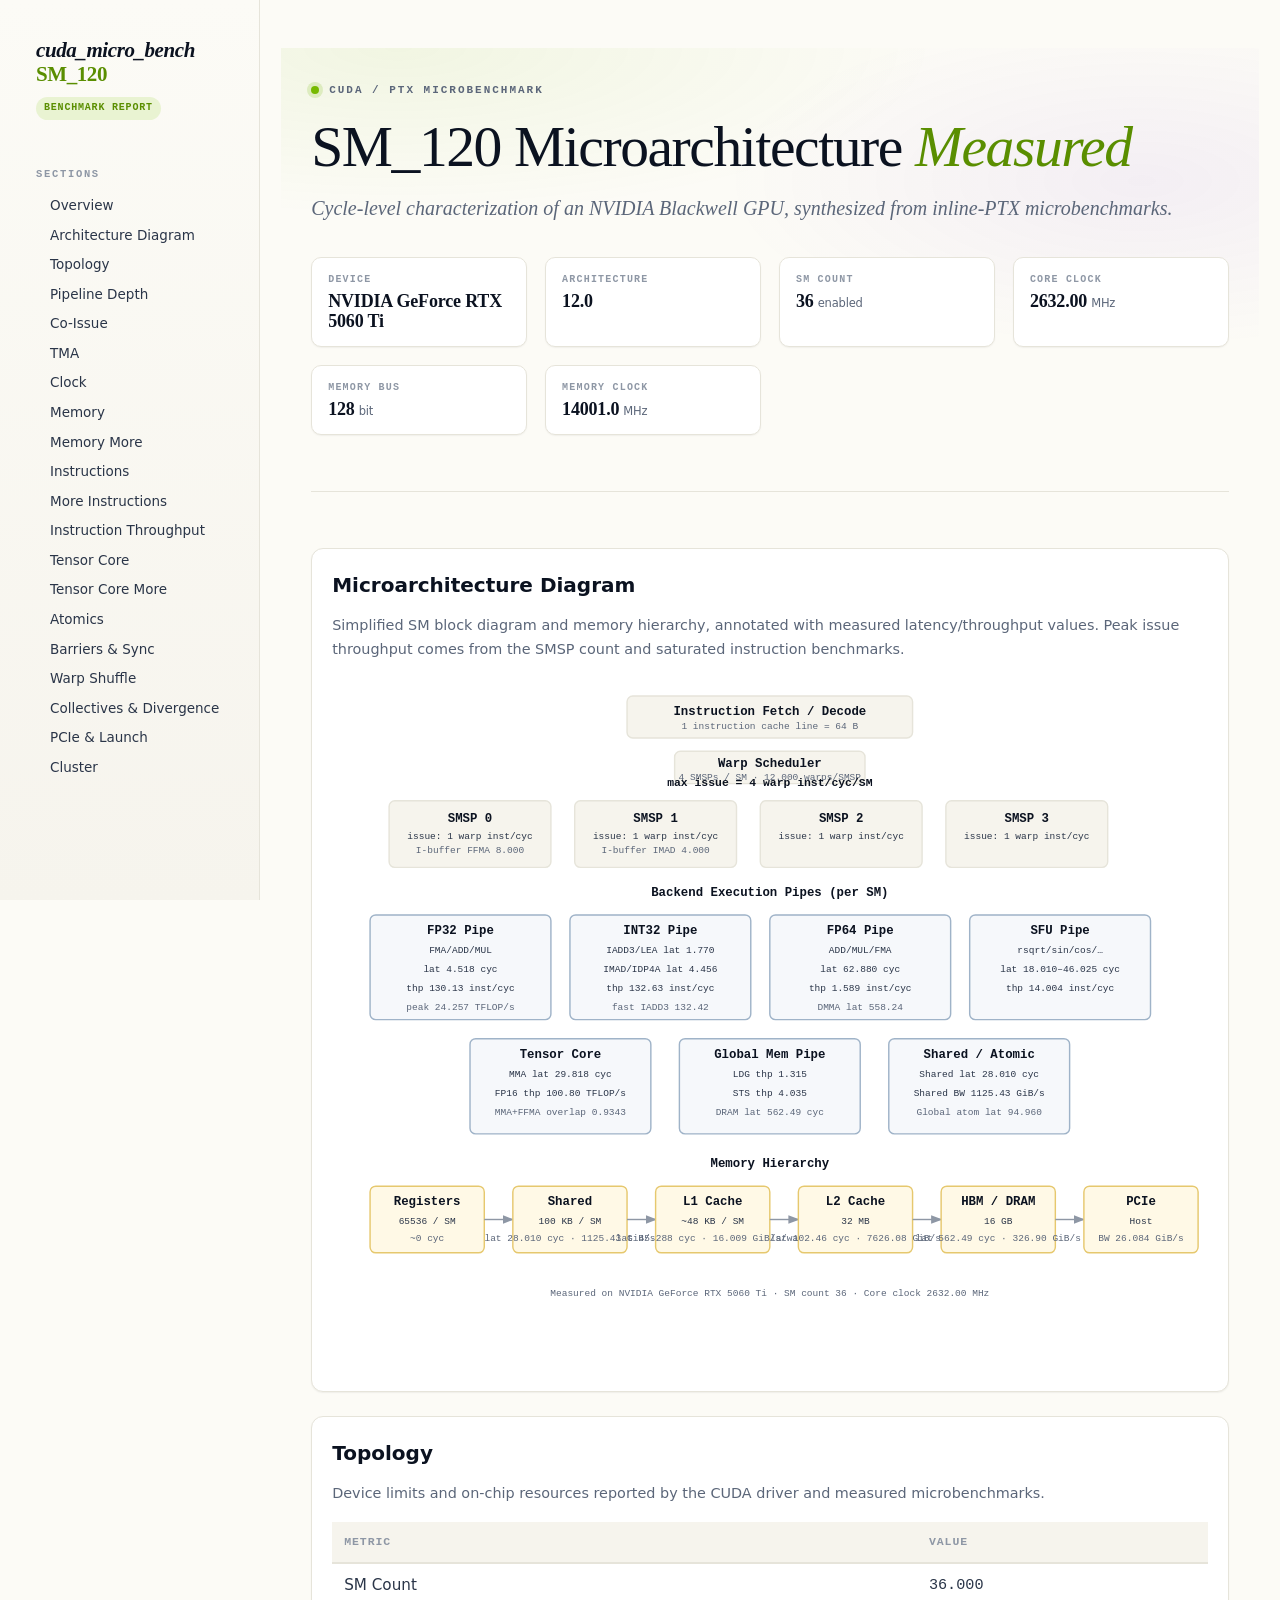
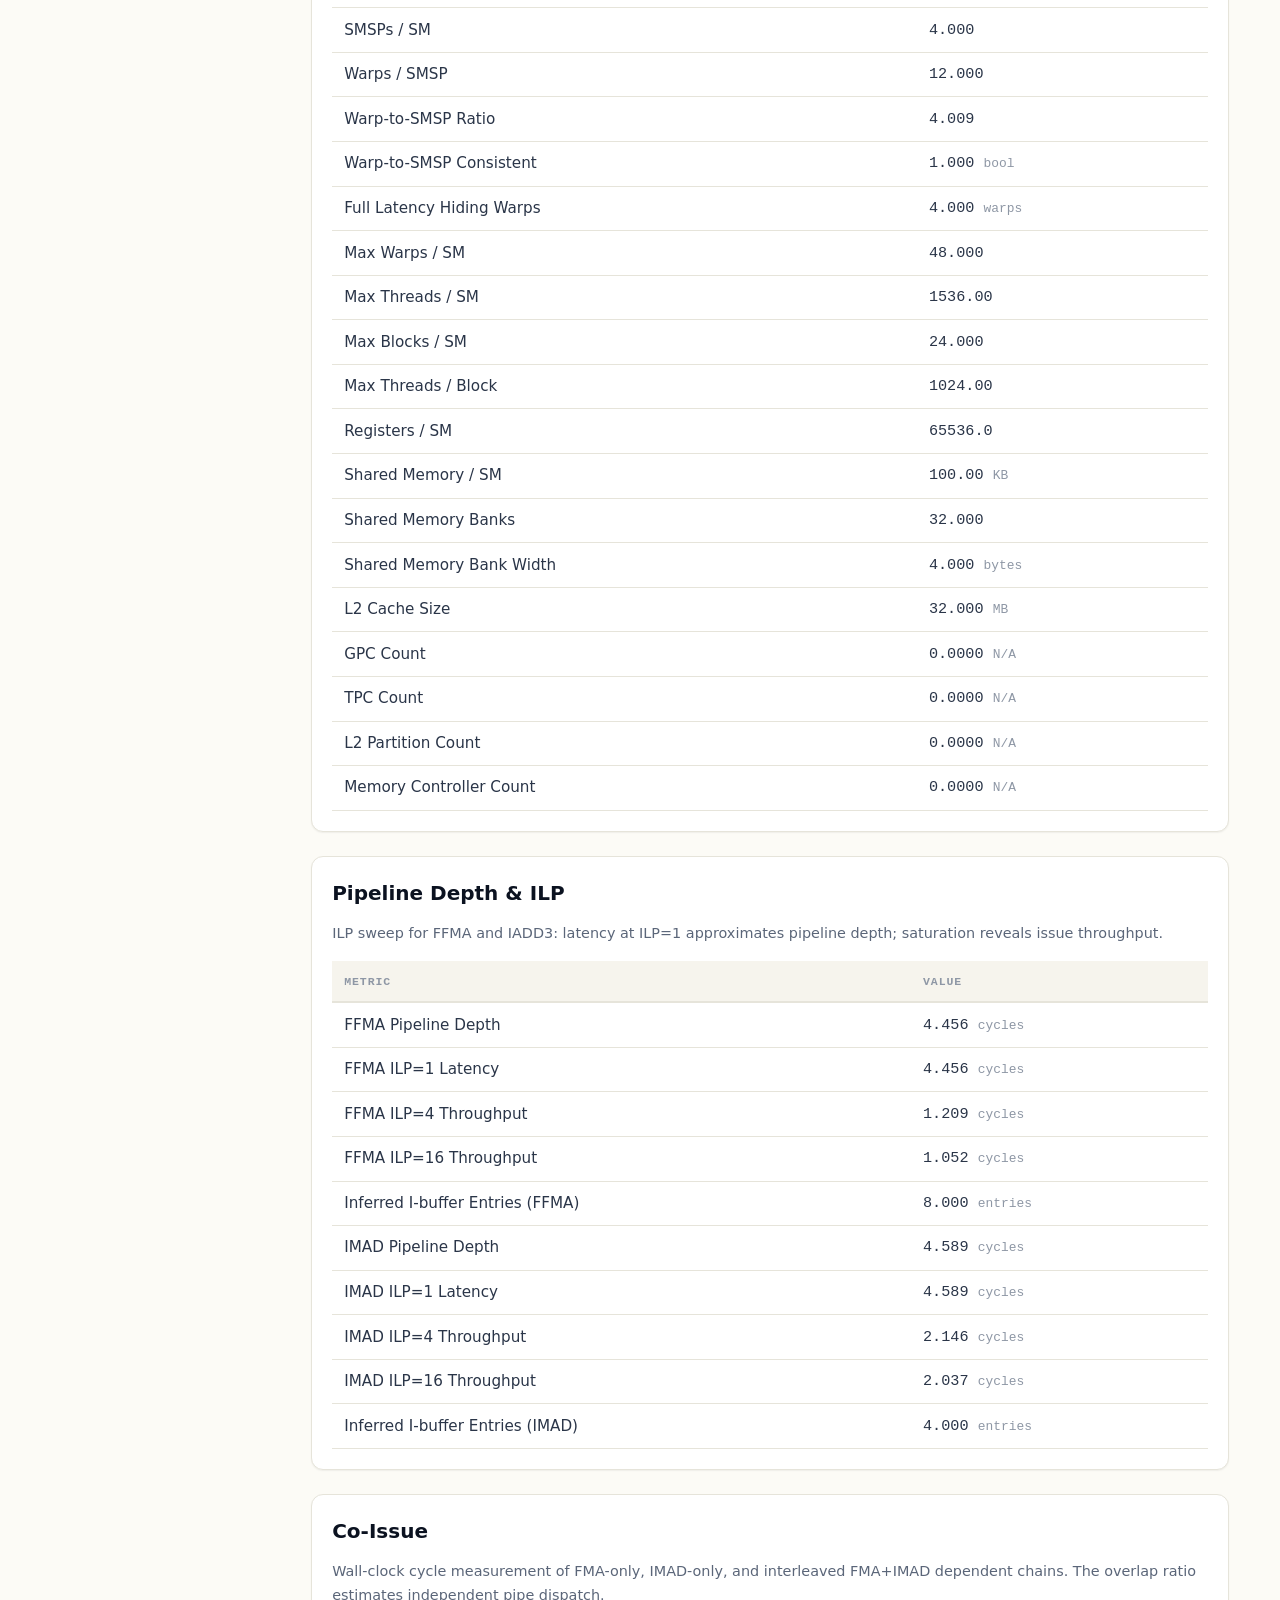
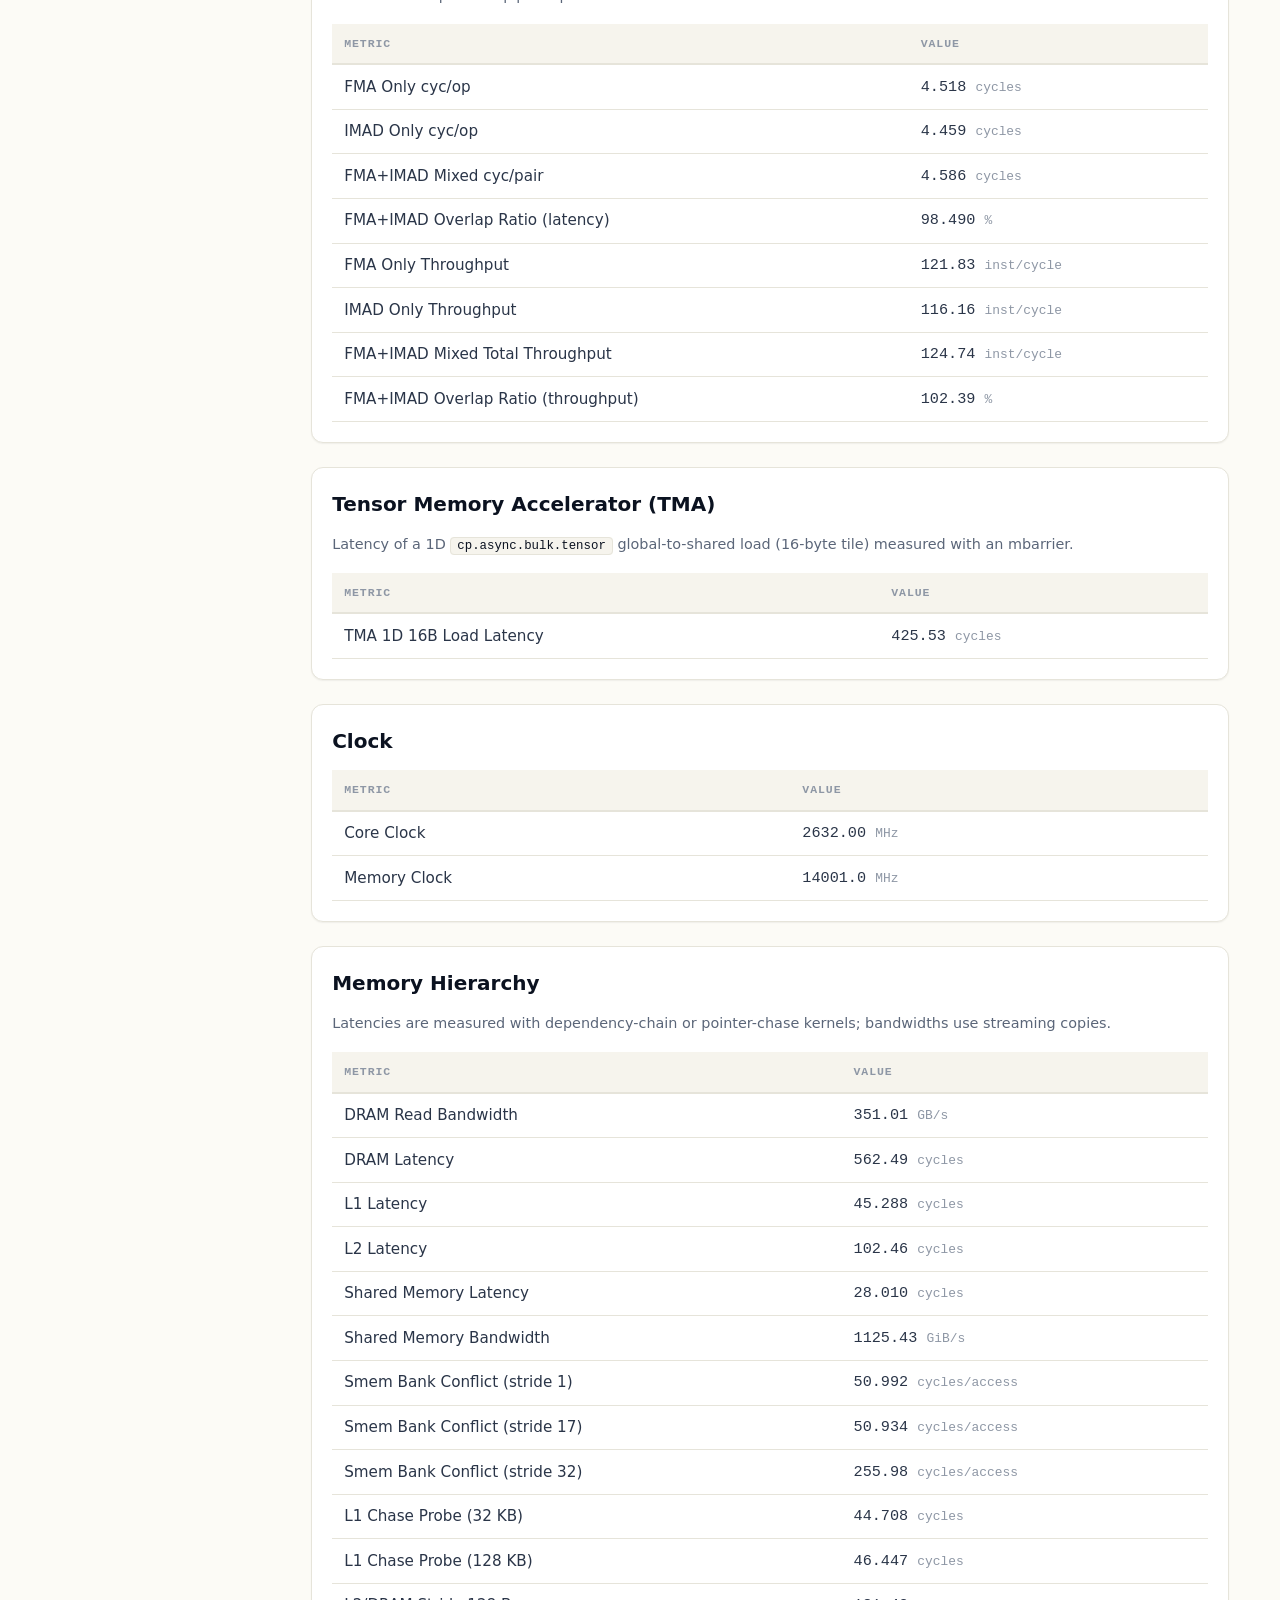
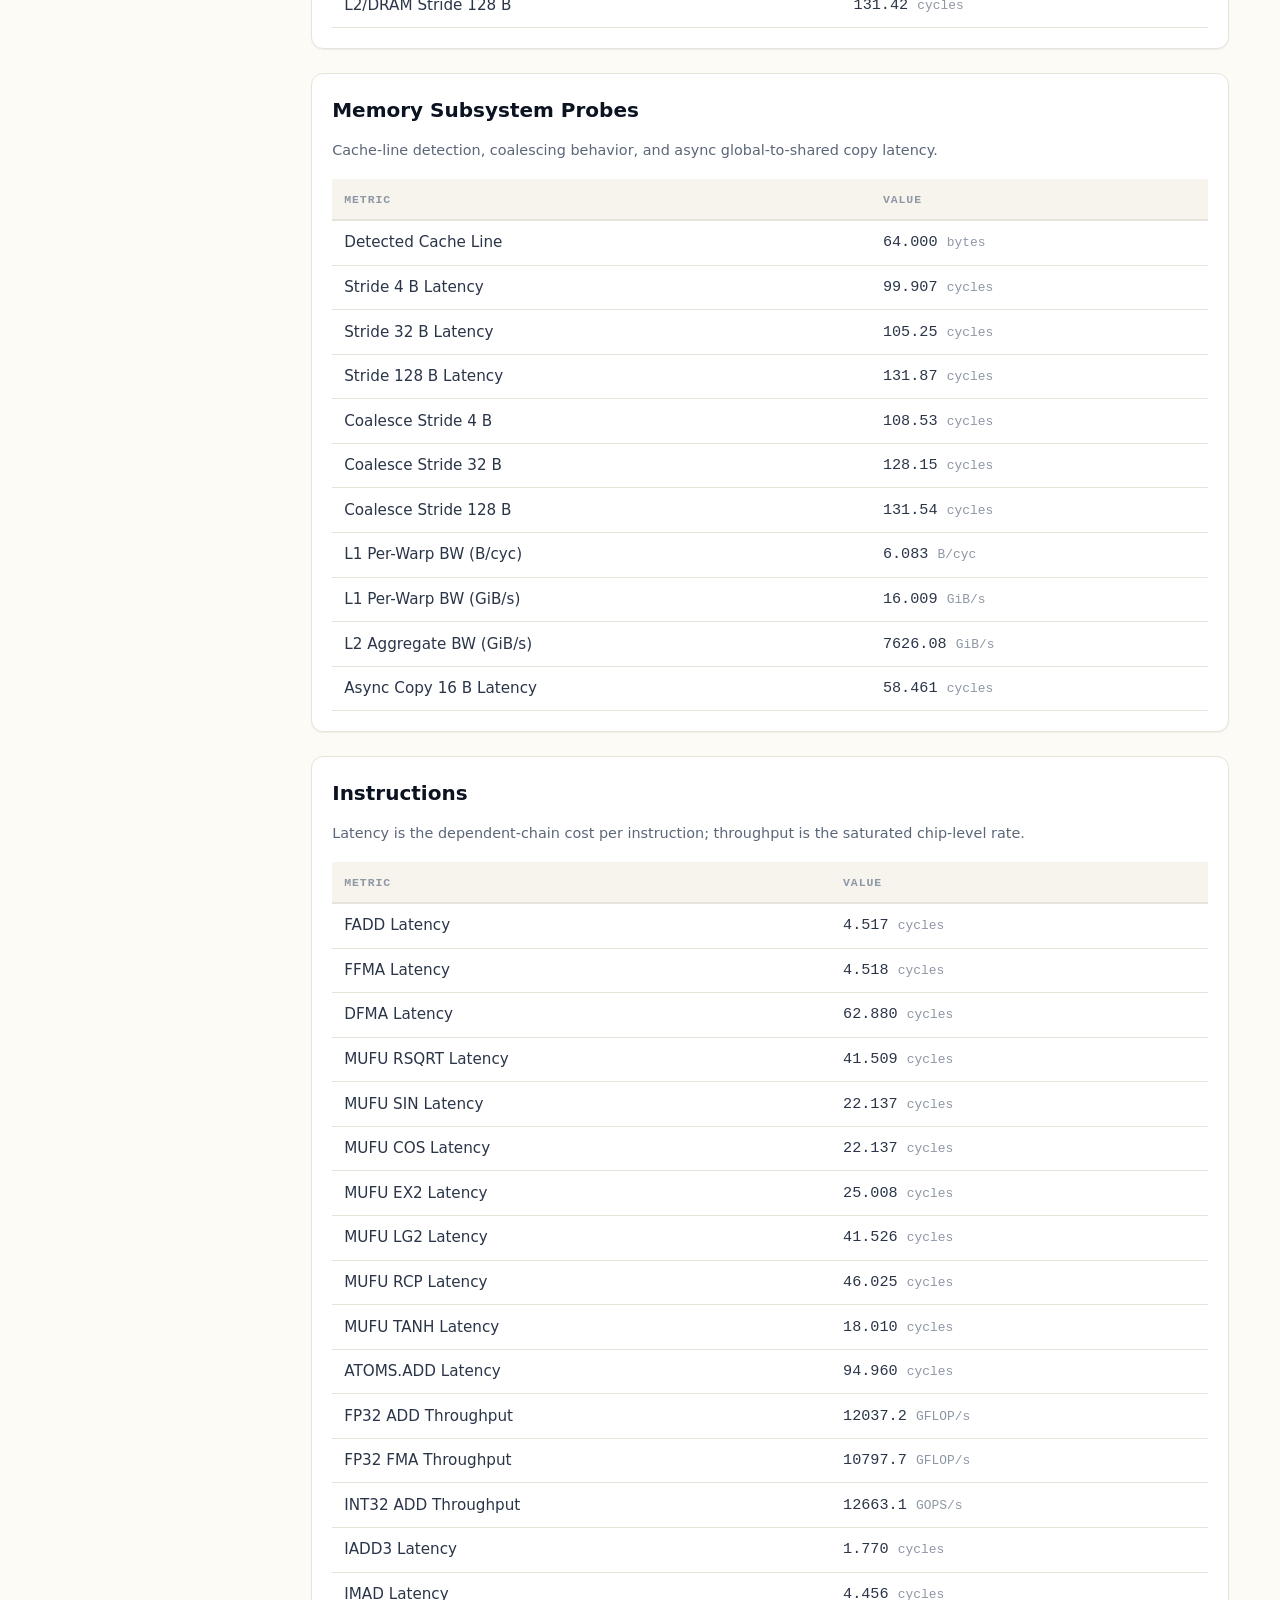
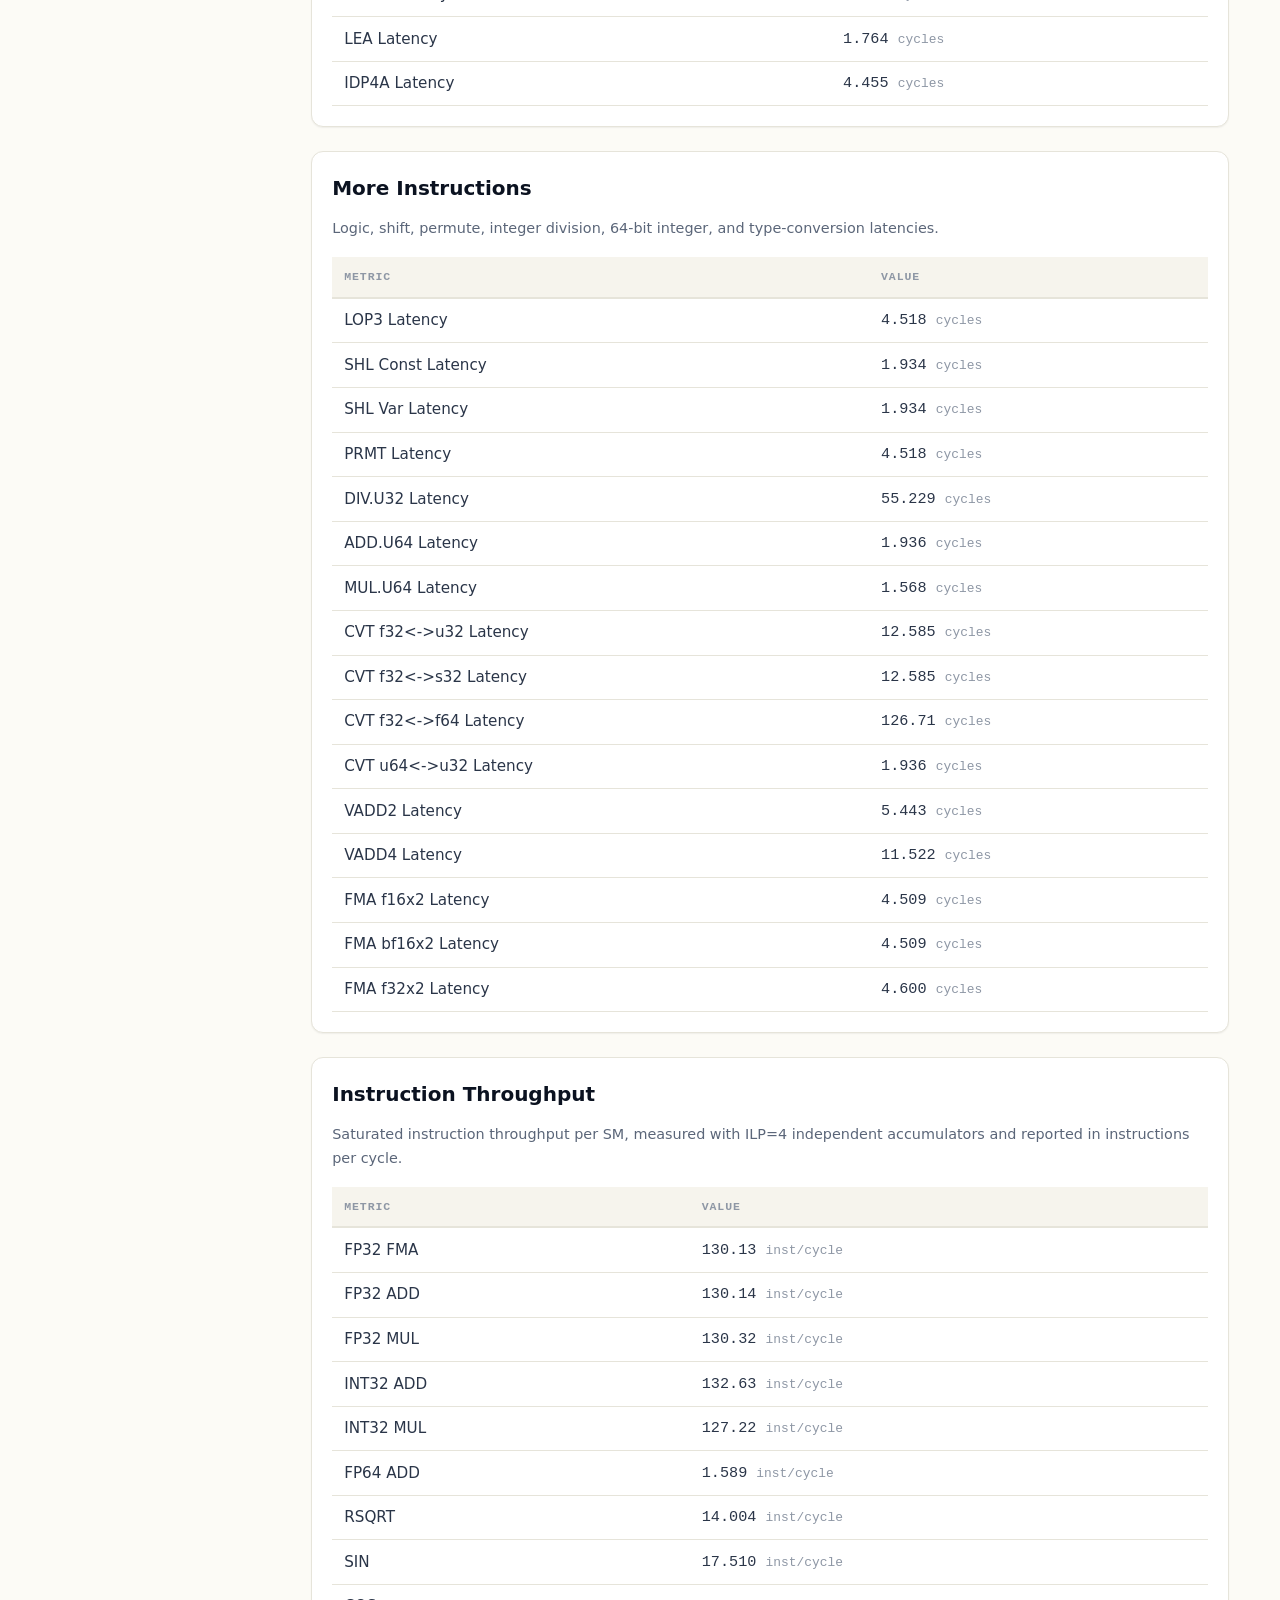
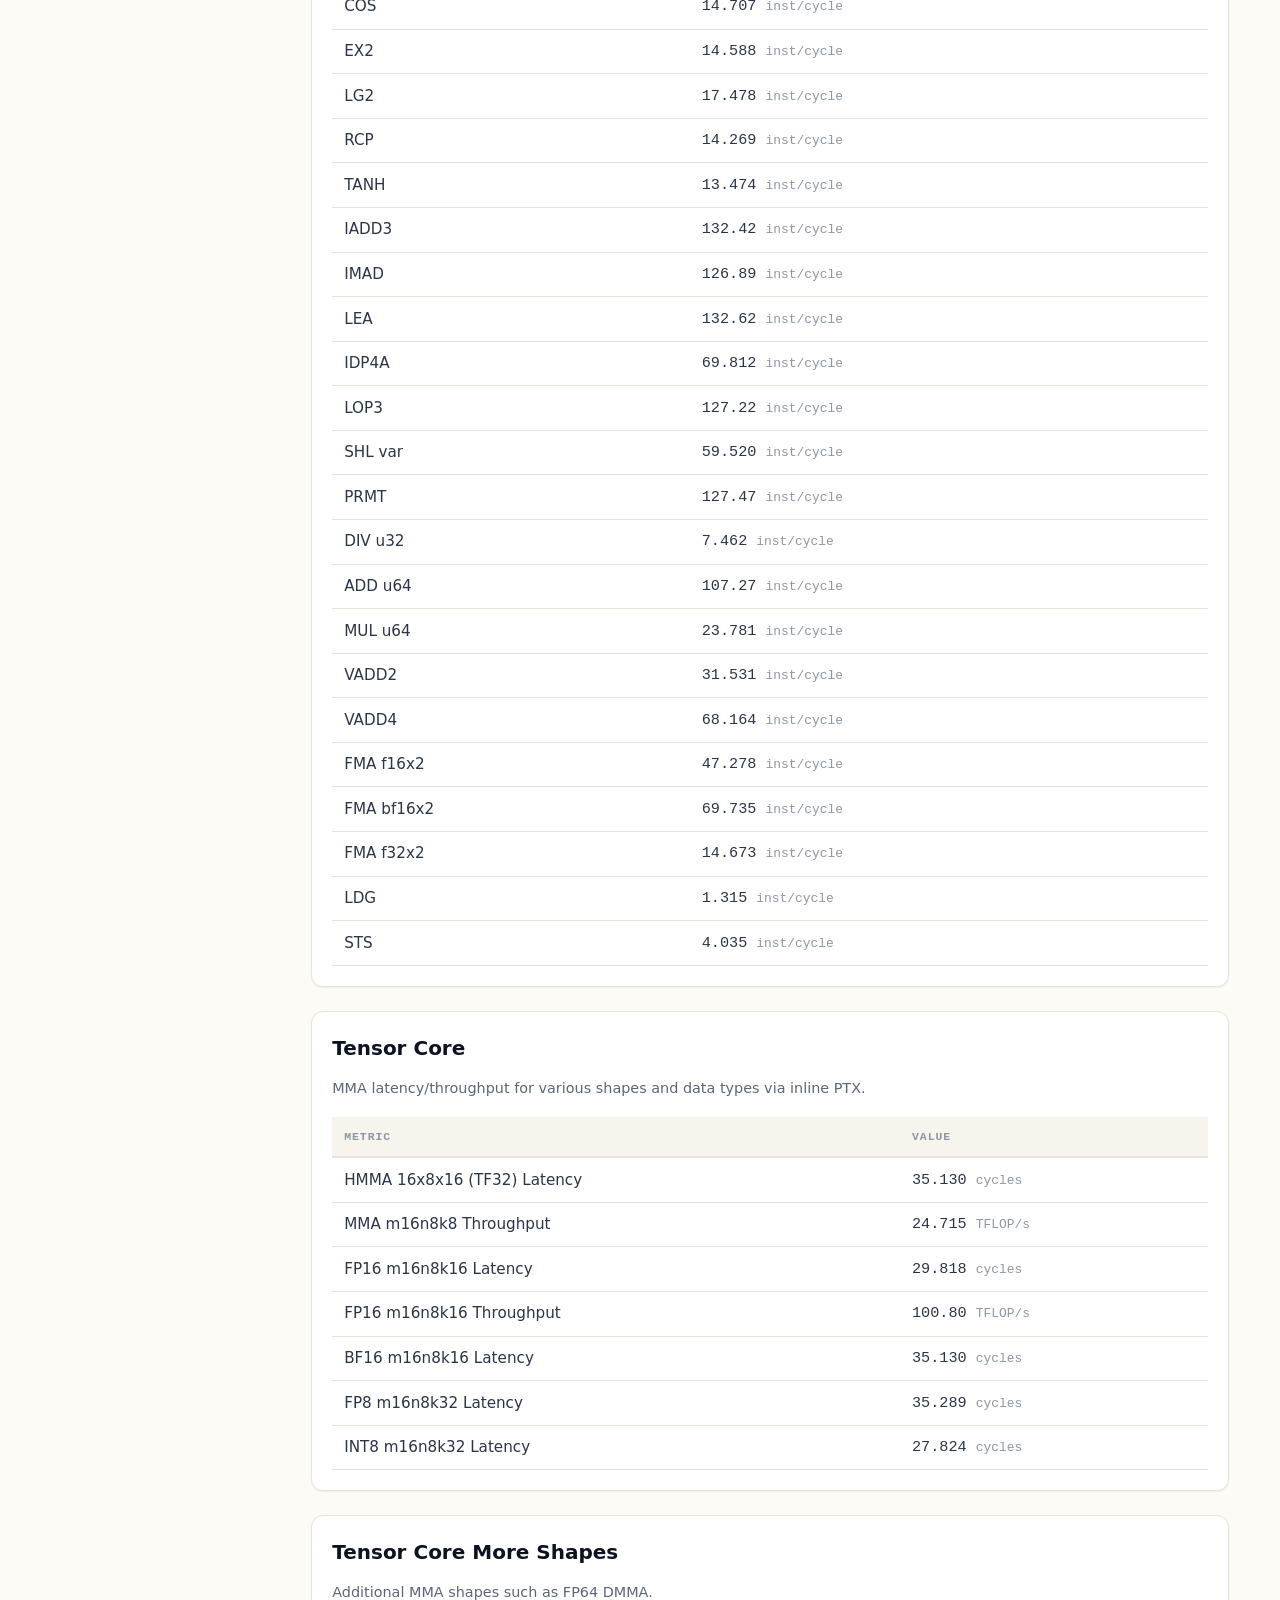
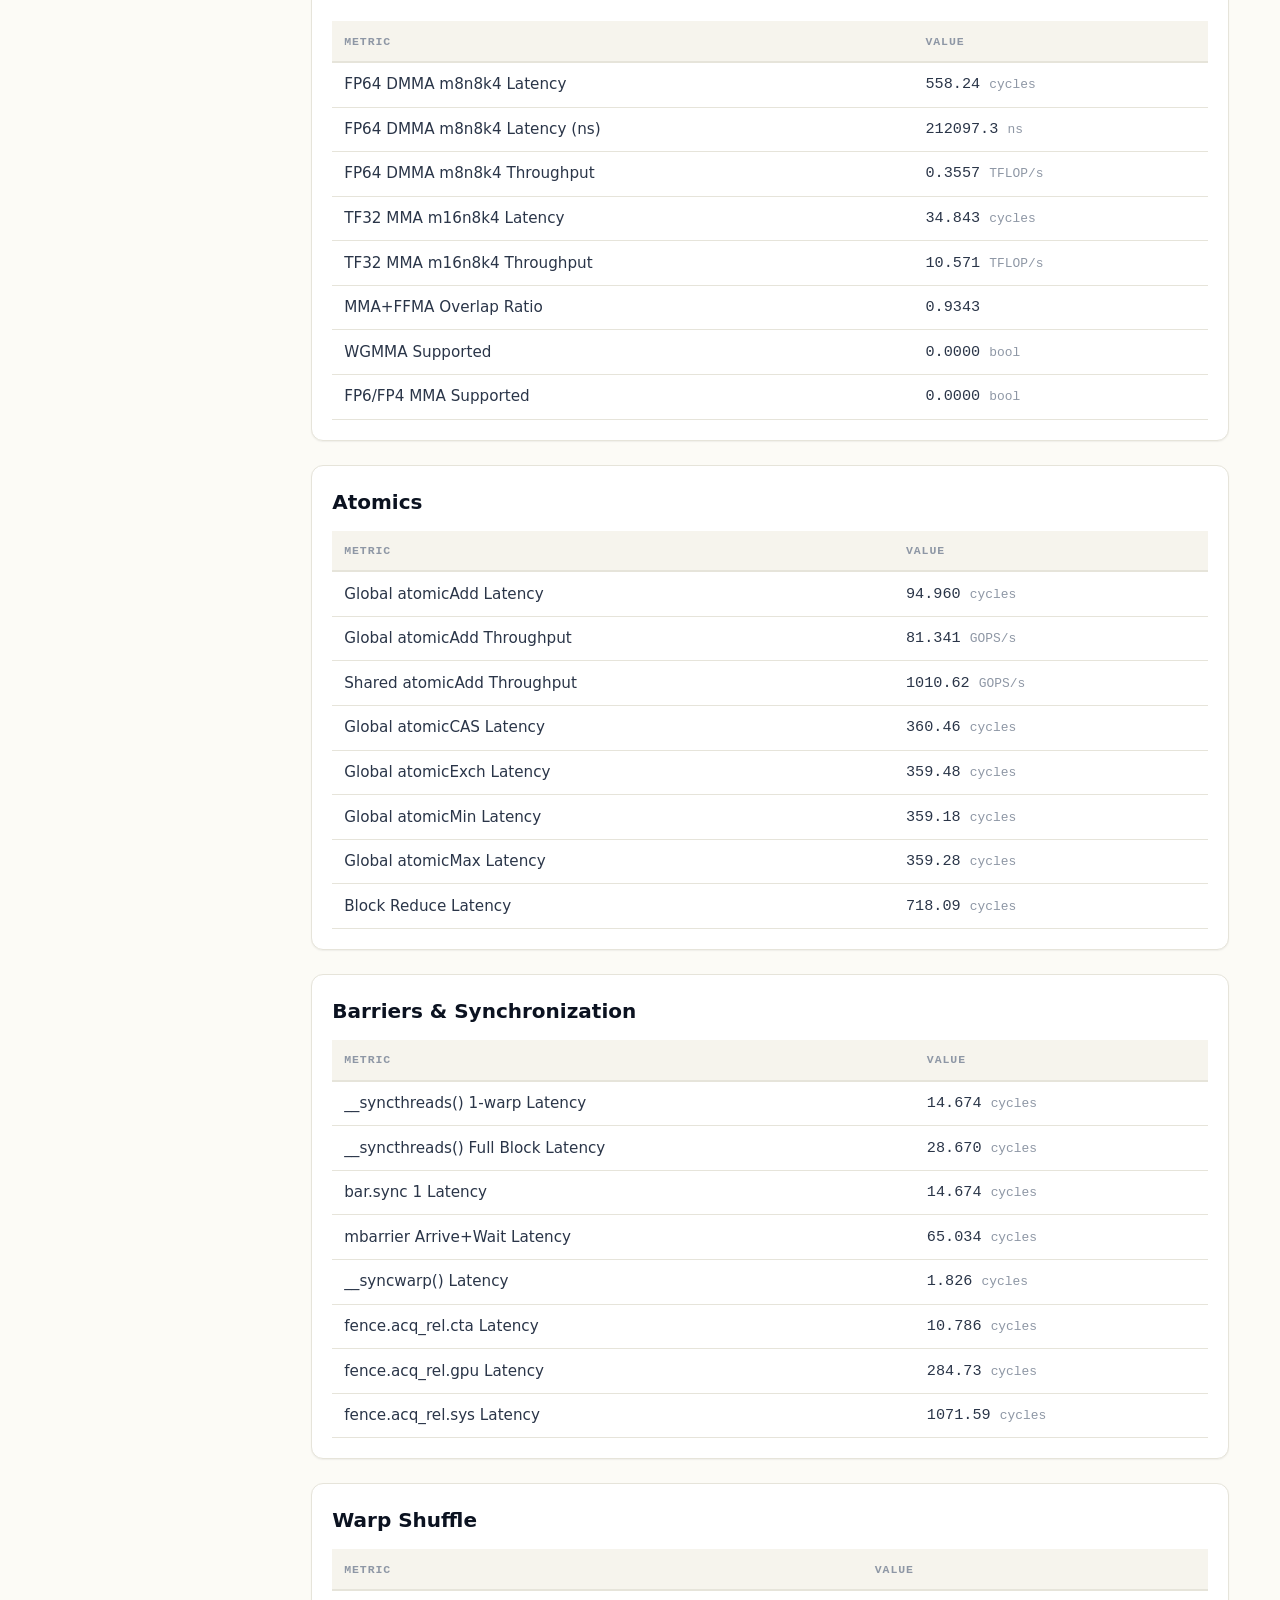
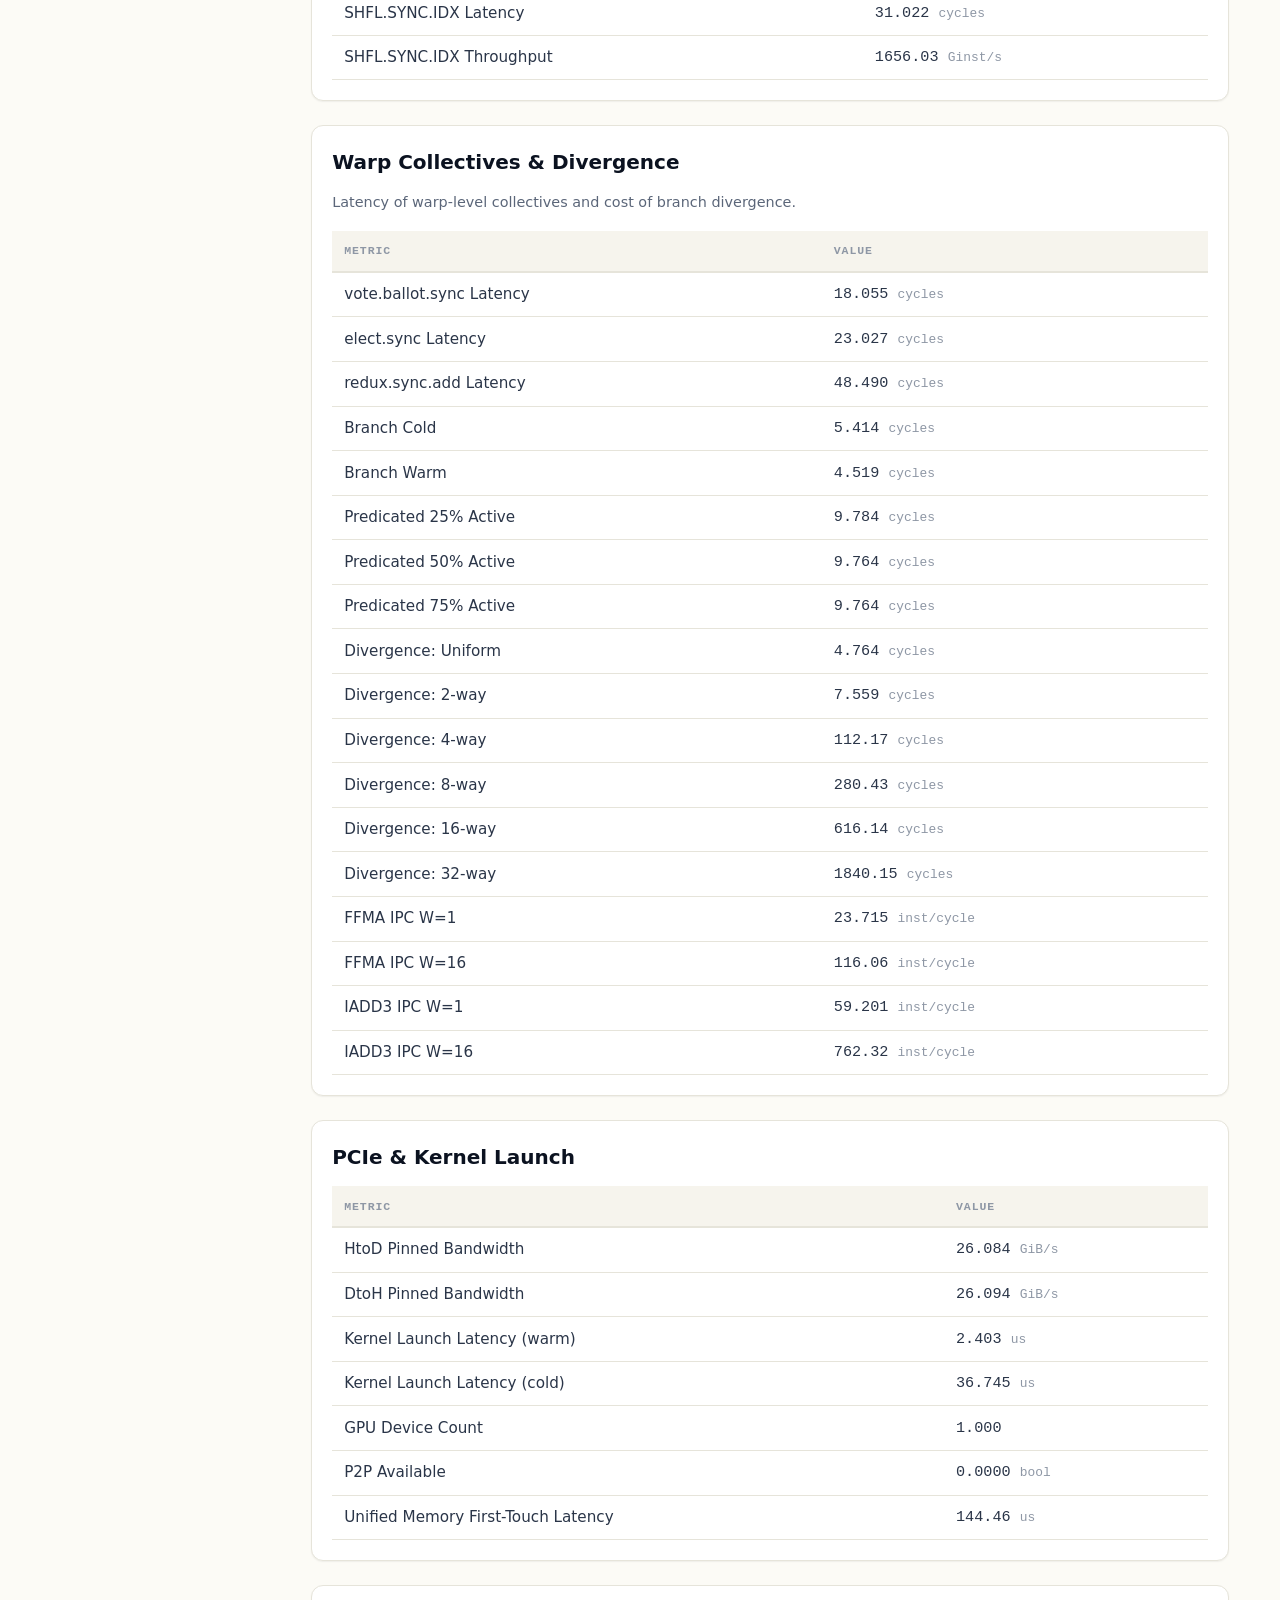
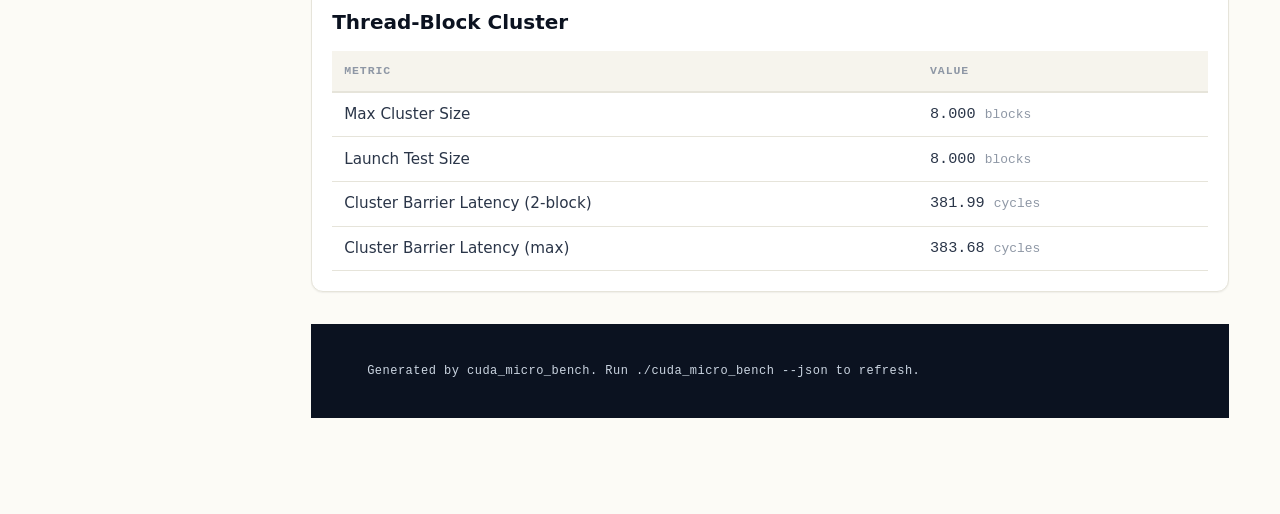
==== docs/index.html @ 26fd05ee "Add docs/ for GitHub Pages" ====
<!DOCTYPE html>
<html lang="en">
<head>
  <meta charset="UTF-8" />
  <meta name="viewport" content="width=device-width, initial-scale=1.0" />
  <title>CUDA Micro-benchmark Report · cuda_micro_bench</title>
  <link rel="stylesheet" href="assets/css/style.css" />
  <style>
    .metric-table { width: 100%; border-collapse: collapse; font-size: 0.95rem; }
    .metric-table th, .metric-table td { padding: 0.65rem 0.75rem; border-bottom: 1px solid var(--rule); }
    .metric-table th { text-align: left; color: var(--ink-4); font-weight: 600; text-transform: uppercase; font-size: 0.72rem; letter-spacing: 0.08em; }
    .metric-table td { color: var(--ink-2); }
    .metric-table tr:hover { background: var(--bg-2); }
    .metric-name { font-weight: 500; color: var(--ink); }
    .unit { color: var(--ink-4); font-size: 0.85em; }
    .value-mono { font-family: var(--mono); font-variant-numeric: tabular-nums; }
    .section-card { background: var(--paper); border: 1px solid var(--rule); border-radius: 12px; padding: 1.25rem; margin-bottom: 1.5rem; box-shadow: var(--shadow-sm); }
    .section-card h2 { margin: 0 0 0.75rem; font-size: 1.25rem; color: var(--ink); }
    .section-card p.note { margin: 0 0 1rem; color: var(--ink-3); font-size: 0.9rem; }
    #status .error { background: var(--rose-soft); color: var(--rose); padding: 1rem; border-radius: 8px; margin-bottom: 1rem; }
    .arch-svg { width: 100%; height: auto; font-family: var(--mono); }
    .arch-box { fill: var(--bg-2); stroke: var(--rule); stroke-width: 1.5; }
    .arch-pipe { fill: #f6f8fb; stroke: #9fb3c8; stroke-width: 1.5; }
    .arch-mem { fill: #fff9e6; stroke: #e6c86e; stroke-width: 1.5; }
    .arch-label { font-size: 12px; fill: var(--ink); font-weight: 600; }
    .arch-sub { font-size: 10px; fill: var(--ink-3); }
    .arch-value { font-size: 10px; fill: var(--ink-2); }
    .arch-title { font-size: 13px; fill: var(--ink); font-weight: 700; }
    .arch-arrow { stroke: var(--ink-4); stroke-width: 1.5; fill: none; marker-end: url(#arrowhead); }
    .arch-line { stroke: var(--rule); stroke-width: 1.5; }
  </style>
</head>
<body>
  <div class="shell">
    <aside class="toc">
      <div class="toc-brand">cuda_micro_bench <span class="accent">SM_120</span></div>
      <span class="toc-tag">BENCHMARK REPORT</span>
      <h4>Sections</h4>
      <a href="#hero">Overview</a>
      <a href="#arch-diagram">Architecture Diagram</a>
      <a href="#topology">Topology</a>
      <a href="#pipeline">Pipeline Depth</a>
      <a href="#coissue">Co-Issue</a>
      <a href="#tma">TMA</a>
      <a href="#clock">Clock</a>
      <a href="#memory">Memory</a>
      <a href="#memory-more">Memory More</a>
      <a href="#instructions">Instructions</a>
      <a href="#more-instructions">More Instructions</a>
      <a href="#instruction-throughput">Instruction Throughput</a>
      <a href="#tensor">Tensor Core</a>
      <a href="#tensor-more">Tensor Core More</a>
      <a href="#atomics">Atomics</a>
      <a href="#barriers">Barriers &amp; Sync</a>
      <a href="#shuffle">Warp Shuffle</a>
      <a href="#collectives">Collectives &amp; Divergence</a>
      <a href="#pcie">PCIe &amp; Launch</a>
      <a href="#cluster">Cluster</a>
    </aside>

    <main class="content">
      <header class="hero" id="hero">
        <div class="hero-eyebrow"><span class="pulse"></span>CUDA / PTX Microbenchmark</div>
        <h1 class="hero-title">SM_120 Microarchitecture <em>Measured</em></h1>
        <p class="hero-sub">Cycle-level characterization of an NVIDIA Blackwell GPU, synthesized from inline-PTX microbenchmarks.</p>
        <div class="hero-meta" id="hero-meta"></div>
      </header>

      <div id="status"></div>

      <section class="section-card" id="arch-diagram">
        <h2>Microarchitecture Diagram</h2>
        <p class="note">Simplified SM block diagram and memory hierarchy, annotated with measured latency/throughput values. Peak issue throughput comes from the SMSP count and saturated instruction benchmarks.</p>
        <svg class="arch-svg" viewBox="0 0 920 720" xmlns="http://www.w3.org/2000/svg">
          <defs>
            <marker id="arrowhead" markerWidth="8" markerHeight="6" refX="7" refY="3" orient="auto">
              <polygon points="0 0, 8 3, 0 6" fill="var(--ink-4)" />
            </marker>
          </defs>

          <!-- Front end -->
          <rect x="310" y="20" width="300" height="44" rx="6" class="arch-box" />
          <text x="460" y="40" text-anchor="middle" class="arch-title">Instruction Fetch / Decode</text>
          <text x="460" y="55" text-anchor="middle" class="arch-sub">1 instruction cache line = 64 B</text>

          <rect x="360" y="78" width="200" height="34" rx="6" class="arch-box" />
          <text x="460" y="95" text-anchor="middle" class="arch-title">Warp Scheduler</text>
          <text x="460" y="108" text-anchor="middle" class="arch-sub">4 SMSPs / SM · <tspan id="arch-warps-per-smsp">12</tspan> warps/SMSP</text>

          <!-- SMSPs -->
          <g id="smsp-group">
            <rect x="60" y="130" width="170" height="70" rx="6" class="arch-box" />
            <text x="145" y="152" text-anchor="middle" class="arch-title">SMSP 0</text>
            <text x="145" y="170" text-anchor="middle" class="arch-value">issue: 1 warp inst/cyc</text>
            <text x="145" y="185" text-anchor="middle" class="arch-sub">I-buffer FFMA <tspan id="arch-ibuffer-ffma">8</tspan></text>

            <rect x="255" y="130" width="170" height="70" rx="6" class="arch-box" />
            <text x="340" y="152" text-anchor="middle" class="arch-title">SMSP 1</text>
            <text x="340" y="170" text-anchor="middle" class="arch-value">issue: 1 warp inst/cyc</text>
            <text x="340" y="185" text-anchor="middle" class="arch-sub">I-buffer IMAD <tspan id="arch-ibuffer-imad">4</tspan></text>

            <rect x="450" y="130" width="170" height="70" rx="6" class="arch-box" />
            <text x="535" y="152" text-anchor="middle" class="arch-title">SMSP 2</text>
            <text x="535" y="170" text-anchor="middle" class="arch-value">issue: 1 warp inst/cyc</text>

            <rect x="645" y="130" width="170" height="70" rx="6" class="arch-box" />
            <text x="730" y="152" text-anchor="middle" class="arch-title">SMSP 3</text>
            <text x="730" y="170" text-anchor="middle" class="arch-value">issue: 1 warp inst/cyc</text>
          </g>

          <text x="460" y="115" text-anchor="middle" class="arch-label" fill="var(--ink-3)">max issue = 4 warp inst/cyc/SM</text>

          <!-- Backend execution pipes -->
          <text x="460" y="230" text-anchor="middle" class="arch-title">Backend Execution Pipes (per SM)</text>

          <rect x="40" y="250" width="190" height="110" rx="6" class="arch-pipe" />
          <text x="135" y="270" text-anchor="middle" class="arch-title">FP32 Pipe</text>
          <text x="135" y="290" text-anchor="middle" class="arch-value">FMA/ADD/MUL</text>
          <text x="135" y="310" text-anchor="middle" class="arch-value">lat <tspan id="arch-fp32-lat">4.5</tspan> cyc</text>
          <text x="135" y="330" text-anchor="middle" class="arch-value">thp <tspan id="arch-fp32-thp">—</tspan> inst/cyc</text>
          <text x="135" y="350" text-anchor="middle" class="arch-sub">peak <tspan id="arch-fp32-peak">—</tspan> TFLOP/s</text>

          <rect x="250" y="250" width="190" height="110" rx="6" class="arch-pipe" />
          <text x="345" y="270" text-anchor="middle" class="arch-title">INT32 Pipe</text>
          <text x="345" y="290" text-anchor="middle" class="arch-value">IADD3/LEA lat <tspan id="arch-int32-fast-lat">1.8</tspan></text>
          <text x="345" y="310" text-anchor="middle" class="arch-value">IMAD/IDP4A lat <tspan id="arch-int32-slow-lat">4.5</tspan></text>
          <text x="345" y="330" text-anchor="middle" class="arch-value">thp <tspan id="arch-int32-thp">—</tspan> inst/cyc</text>
          <text x="345" y="350" text-anchor="middle" class="arch-sub">fast IADD3 <tspan id="arch-iadd3-thp">—</tspan></text>

          <rect x="460" y="250" width="190" height="110" rx="6" class="arch-pipe" />
          <text x="555" y="270" text-anchor="middle" class="arch-title">FP64 Pipe</text>
          <text x="555" y="290" text-anchor="middle" class="arch-value">ADD/MUL/FMA</text>
          <text x="555" y="310" text-anchor="middle" class="arch-value">lat <tspan id="arch-fp64-lat">62.9</tspan> cyc</text>
          <text x="555" y="330" text-anchor="middle" class="arch-value">thp <tspan id="arch-fp64-thp">—</tspan> inst/cyc</text>
          <text x="555" y="350" text-anchor="middle" class="arch-sub">DMMA lat <tspan id="arch-dmma-lat">558</tspan></text>

          <rect x="670" y="250" width="190" height="110" rx="6" class="arch-pipe" />
          <text x="765" y="270" text-anchor="middle" class="arch-title">SFU Pipe</text>
          <text x="765" y="290" text-anchor="middle" class="arch-value">rsqrt/sin/cos/…</text>
          <text x="765" y="310" text-anchor="middle" class="arch-value">lat <tspan id="arch-sfu-lat">18–46</tspan> cyc</text>
          <text x="765" y="330" text-anchor="middle" class="arch-value">thp <tspan id="arch-sfu-thp">—</tspan> inst/cyc</text>

          <rect x="145" y="380" width="190" height="100" rx="6" class="arch-pipe" />
          <text x="240" y="400" text-anchor="middle" class="arch-title">Tensor Core</text>
          <text x="240" y="420" text-anchor="middle" class="arch-value">MMA lat <tspan id="arch-tensor-lat">—</tspan> cyc</text>
          <text x="240" y="440" text-anchor="middle" class="arch-value">FP16 thp <tspan id="arch-tensor-thp">—</tspan> TFLOP/s</text>
          <text x="240" y="460" text-anchor="middle" class="arch-sub">MMA+FFMA overlap <tspan id="arch-tensor-overlap">—</tspan></text>

          <rect x="365" y="380" width="190" height="100" rx="6" class="arch-pipe" />
          <text x="460" y="400" text-anchor="middle" class="arch-title">Global Mem Pipe</text>
          <text x="460" y="420" text-anchor="middle" class="arch-value">LDG thp <tspan id="arch-ldg-thp">—</tspan></text>
          <text x="460" y="440" text-anchor="middle" class="arch-value">STS thp <tspan id="arch-sts-thp">—</tspan></text>
          <text x="460" y="460" text-anchor="middle" class="arch-sub">DRAM lat <tspan id="arch-dram-lat">—</tspan> cyc</text>

          <rect x="585" y="380" width="190" height="100" rx="6" class="arch-pipe" />
          <text x="680" y="400" text-anchor="middle" class="arch-title">Shared / Atomic</text>
          <text x="680" y="420" text-anchor="middle" class="arch-value">Shared lat <tspan id="arch-shared-lat">—</tspan> cyc</text>
          <text x="680" y="440" text-anchor="middle" class="arch-value">Shared BW <tspan id="arch-shared-bw">—</tspan></text>
          <text x="680" y="460" text-anchor="middle" class="arch-sub">Global atom lat <tspan id="arch-atom-lat">—</tspan></text>

          <!-- Memory hierarchy -->
          <text x="460" y="515" text-anchor="middle" class="arch-title">Memory Hierarchy</text>

          <rect x="40" y="535" width="120" height="70" rx="6" class="arch-mem" />
          <text x="100" y="555" text-anchor="middle" class="arch-title">Registers</text>
          <text x="100" y="575" text-anchor="middle" class="arch-value">65536 / SM</text>
          <text x="100" y="593" text-anchor="middle" class="arch-sub">~0 cyc</text>

          <line x1="160" y1="570" x2="190" y2="570" class="arch-arrow" />
          <rect x="190" y="535" width="120" height="70" rx="6" class="arch-mem" />
          <text x="250" y="555" text-anchor="middle" class="arch-title">Shared</text>
          <text x="250" y="575" text-anchor="middle" class="arch-value">100 KB / SM</text>
          <text x="250" y="593" text-anchor="middle" class="arch-sub" id="arch-shared-box">lat — · BW —</text>

          <line x1="310" y1="570" x2="340" y2="570" class="arch-arrow" />
          <rect x="340" y="535" width="120" height="70" rx="6" class="arch-mem" />
          <text x="400" y="555" text-anchor="middle" class="arch-title">L1 Cache</text>
          <text x="400" y="575" text-anchor="middle" class="arch-value">~48 KB / SM</text>
          <text x="400" y="593" text-anchor="middle" class="arch-sub" id="arch-l1-box">lat — · BW —</text>

          <line x1="460" y1="570" x2="490" y2="570" class="arch-arrow" />
          <rect x="490" y="535" width="120" height="70" rx="6" class="arch-mem" />
          <text x="550" y="555" text-anchor="middle" class="arch-title">L2 Cache</text>
          <text x="550" y="575" text-anchor="middle" class="arch-value">32 MB</text>
          <text x="550" y="593" text-anchor="middle" class="arch-sub" id="arch-l2-box">lat — · BW —</text>

          <line x1="610" y1="570" x2="640" y2="570" class="arch-arrow" />
          <rect x="640" y="535" width="120" height="70" rx="6" class="arch-mem" />
          <text x="700" y="555" text-anchor="middle" class="arch-title">HBM / DRAM</text>
          <text x="700" y="575" text-anchor="middle" class="arch-value">16 GB</text>
          <text x="700" y="593" text-anchor="middle" class="arch-sub" id="arch-hbm-box">lat — · BW —</text>

          <line x1="760" y1="570" x2="790" y2="570" class="arch-arrow" />
          <rect x="790" y="535" width="120" height="70" rx="6" class="arch-mem" />
          <text x="850" y="555" text-anchor="middle" class="arch-title">PCIe</text>
          <text x="850" y="575" text-anchor="middle" class="arch-value">Host</text>
          <text x="850" y="593" text-anchor="middle" class="arch-sub" id="arch-pcie-box">BW —</text>

          <!-- Footnote -->
          <text x="460" y="650" text-anchor="middle" class="arch-sub">Measured on <tspan id="arch-device">—</tspan> · SM count <tspan id="arch-sm-count">—</tspan> · Core clock <tspan id="arch-clock">—</tspan> MHz</text>
        </svg>
      </section>

      <section class="section-card" id="topology">
        <h2>Topology</h2>
        <p class="note">Device limits and on-chip resources reported by the CUDA driver and measured microbenchmarks.</p>
        <table class="metric-table" id="topology-table"></table>
      </section>

      <section class="section-card" id="pipeline">
        <h2>Pipeline Depth &amp; ILP</h2>
        <p class="note">ILP sweep for FFMA and IADD3: latency at ILP=1 approximates pipeline depth; saturation reveals issue throughput.</p>
        <table class="metric-table" id="pipeline-table"></table>
      </section>

      <section class="section-card" id="coissue">
        <h2>Co-Issue</h2>
        <p class="note">Wall-clock cycle measurement of FMA-only, IMAD-only, and interleaved FMA+IMAD dependent chains. The overlap ratio estimates independent pipe dispatch.</p>
        <table class="metric-table" id="coissue-table"></table>
      </section>

      <section class="section-card" id="tma">
        <h2>Tensor Memory Accelerator (TMA)</h2>
        <p class="note">Latency of a 1D <code>cp.async.bulk.tensor</code> global-to-shared load (16-byte tile) measured with an mbarrier.</p>
        <table class="metric-table" id="tma-table"></table>
      </section>

      <section class="section-card" id="clock">
        <h2>Clock</h2>
        <table class="metric-table" id="clock-table"></table>
      </section>

      <section class="section-card" id="memory">
        <h2>Memory Hierarchy</h2>
        <p class="note">Latencies are measured with dependency-chain or pointer-chase kernels; bandwidths use streaming copies.</p>
        <table class="metric-table" id="memory-table"></table>
      </section>

      <section class="section-card" id="memory-more">
        <h2>Memory Subsystem Probes</h2>
        <p class="note">Cache-line detection, coalescing behavior, and async global-to-shared copy latency.</p>
        <table class="metric-table" id="memory-more-table"></table>
      </section>

      <section class="section-card" id="instructions">
        <h2>Instructions</h2>
        <p class="note">Latency is the dependent-chain cost per instruction; throughput is the saturated chip-level rate.</p>
        <table class="metric-table" id="instructions-table"></table>
      </section>

      <section class="section-card" id="more-instructions">
        <h2>More Instructions</h2>
        <p class="note">Logic, shift, permute, integer division, 64-bit integer, and type-conversion latencies.</p>
        <table class="metric-table" id="more-instructions-table"></table>
      </section>

      <section class="section-card" id="instruction-throughput">
        <h2>Instruction Throughput</h2>
        <p class="note">Saturated instruction throughput per SM, measured with ILP=4 independent accumulators and reported in instructions per cycle.</p>
        <table class="metric-table" id="instruction-throughput-table"></table>
      </section>

      <section class="section-card" id="tensor">
        <h2>Tensor Core</h2>
        <p class="note">MMA latency/throughput for various shapes and data types via inline PTX.</p>
        <table class="metric-table" id="tensor-table"></table>
      </section>

      <section class="section-card" id="tensor-more">
        <h2>Tensor Core More Shapes</h2>
        <p class="note">Additional MMA shapes such as FP64 DMMA.</p>
        <table class="metric-table" id="tensor-more-table"></table>
      </section>

      <section class="section-card" id="atomics">
        <h2>Atomics</h2>
        <table class="metric-table" id="atomics-table"></table>
      </section>

      <section class="section-card" id="barriers">
        <h2>Barriers &amp; Synchronization</h2>
        <table class="metric-table" id="barriers-table"></table>
      </section>

      <section class="section-card" id="shuffle">
        <h2>Warp Shuffle</h2>
        <table class="metric-table" id="shuffle-table"></table>
      </section>

      <section class="section-card" id="collectives">
        <h2>Warp Collectives &amp; Divergence</h2>
        <p class="note">Latency of warp-level collectives and cost of branch divergence.</p>
        <table class="metric-table" id="collectives-table"></table>
      </section>

      <section class="section-card" id="pcie">
        <h2>PCIe &amp; Kernel Launch</h2>
        <table class="metric-table" id="pcie-table"></table>
      </section>

      <section class="section-card" id="cluster">
        <h2>Thread-Block Cluster</h2>
        <table class="metric-table" id="cluster-table"></table>
      </section>

      <footer class="page-footer" style="margin-top: 2rem;">
        Generated by <code>cuda_micro_bench</code>. Run <code>./cuda_micro_bench --json</code> to refresh.
      </footer>
    </main>
  </div>

  <script>
    const SECTIONS = {
      topology: [
        { key: ['results','topology','sm_count'], name: 'SM Count' },
        { key: ['results','topology','smsps_per_sm'], name: 'SMSPs / SM' },
        { key: ['results','topology','warps_per_smsp'], name: 'Warps / SMSP' },
        { key: ['results','topology','warp_to_smsp_round_robin_ratio'], name: 'Warp-to-SMSP Ratio' },
        { key: ['results','topology','warp_to_smsp_consistent'], name: 'Warp-to-SMSP Consistent' },
        { key: ['results','topology','full_latency_hiding_warps'], name: 'Full Latency Hiding Warps' },
        { key: ['results','topology','max_warps_per_sm'], name: 'Max Warps / SM' },
        { key: ['results','topology','max_threads_per_sm'], name: 'Max Threads / SM' },
        { key: ['results','topology','max_blocks_per_sm'], name: 'Max Blocks / SM' },
        { key: ['results','topology','max_threads_per_block'], name: 'Max Threads / Block' },
        { key: ['results','topology','registers_per_sm'], name: 'Registers / SM' },
        { key: ['results','topology','shared_memory_per_sm_kb'], name: 'Shared Memory / SM' },
        { key: ['results','topology','shared_memory_banks'], name: 'Shared Memory Banks' },
        { key: ['results','topology','shared_memory_bank_width_bytes'], name: 'Shared Memory Bank Width' },
        { key: ['results','topology','l2_cache_size_mb'], name: 'L2 Cache Size' },
        { key: ['results','topology','gpc_count'], name: 'GPC Count' },
        { key: ['results','topology','tpc_count'], name: 'TPC Count' },
        { key: ['results','topology','l2_partition_count'], name: 'L2 Partition Count' },
        { key: ['results','topology','memory_controller_count'], name: 'Memory Controller Count' },
      ],
      pipeline: [
        { key: ['results','pipeline_depth','ffma_pipeline_depth_cycles'], name: 'FFMA Pipeline Depth' },
        { key: ['results','pipeline_depth','ffma_ilp1_cyc_per_op'], name: 'FFMA ILP=1 Latency' },
        { key: ['results','pipeline_depth','ffma_ilp4_cyc_per_op'], name: 'FFMA ILP=4 Throughput' },
        { key: ['results','pipeline_depth','ffma_ilp16_cyc_per_op'], name: 'FFMA ILP=16 Throughput' },
        { key: ['results','pipeline_depth','inferred_ibuffer_entries_ffma'], name: 'Inferred I-buffer Entries (FFMA)' },
        { key: ['results','pipeline_depth','imad_pipeline_depth_cycles'], name: 'IMAD Pipeline Depth' },
        { key: ['results','pipeline_depth','imad_ilp1_cyc_per_op'], name: 'IMAD ILP=1 Latency' },
        { key: ['results','pipeline_depth','imad_ilp4_cyc_per_op'], name: 'IMAD ILP=4 Throughput' },
        { key: ['results','pipeline_depth','imad_ilp16_cyc_per_op'], name: 'IMAD ILP=16 Throughput' },
        { key: ['results','pipeline_depth','inferred_ibuffer_entries_imad'], name: 'Inferred I-buffer Entries (IMAD)' },
      ],
      coissue: [
        { key: ['results','coissue','fma_only_cyc_per_op'], name: 'FMA Only cyc/op' },
        { key: ['results','coissue','imad_only_cyc_per_op'], name: 'IMAD Only cyc/op' },
        { key: ['results','coissue','fma_imad_mixed_cyc_per_pair'], name: 'FMA+IMAD Mixed cyc/pair' },
        { key: ['results','coissue','fma_imad_overlap_ratio'], name: 'FMA+IMAD Overlap Ratio (latency)' },
        { key: ['results','coissue','fma_only_throughput_ipc'], name: 'FMA Only Throughput' },
        { key: ['results','coissue','imad_only_throughput_ipc'], name: 'IMAD Only Throughput' },
        { key: ['results','coissue','fma_imad_mixed_total_throughput_ipc'], name: 'FMA+IMAD Mixed Total Throughput' },
        { key: ['results','coissue','fma_imad_throughput_overlap_ratio'], name: 'FMA+IMAD Overlap Ratio (throughput)' },
      ],
      tma: [
        { key: ['results','tma','tma_1d_load_latency_cyc'], name: 'TMA 1D 16B Load Latency' },
      ],
      clock: [
        { key: ['results','clock','core_clock_mhz'], name: 'Core Clock' },
        { key: ['results','clock','memory_clock_mhz'], name: 'Memory Clock' },
      ],
      memory: [
        { key: ['results','memory','dram_read_bw_gbps'], name: 'DRAM Read Bandwidth' },
        { key: ['results','memory','dram_latency_cyc'], name: 'DRAM Latency' },
        { key: ['results','memory','l1_latency_cyc'], name: 'L1 Latency' },
        { key: ['results','memory','l2_latency_cyc'], name: 'L2 Latency' },
        { key: ['results','memory','shared_memory_latency_cyc'], name: 'Shared Memory Latency' },
        { key: ['results','memory_shared','bandwidth_gibps'], name: 'Shared Memory Bandwidth' },
        { key: ['results','memory_shared','bank_conflict_stride_1_cycles'], name: 'Smem Bank Conflict (stride 1)' },
        { key: ['results','memory_shared','bank_conflict_stride_17_cycles'], name: 'Smem Bank Conflict (stride 17)' },
        { key: ['results','memory_shared','bank_conflict_stride_32_cycles'], name: 'Smem Bank Conflict (stride 32)' },
        { key: ['results','memory_cache','l1_chase_32_kb_cycles'], name: 'L1 Chase Probe (32 KB)' },
        { key: ['results','memory_cache','l1_chase_128_kb_cycles'], name: 'L1 Chase Probe (128 KB)' },
        { key: ['results','memory_cache','stride_128_bytes_cycles'], name: 'L2/DRAM Stride 128 B' },
      ],
      'memory-more': [
        { key: ['results','memory_more','detected_cache_line_bytes'], name: 'Detected Cache Line' },
        { key: ['results','memory_more','stride_latency_4_bytes_cyc'], name: 'Stride 4 B Latency' },
        { key: ['results','memory_more','stride_latency_32_bytes_cyc'], name: 'Stride 32 B Latency' },
        { key: ['results','memory_more','stride_latency_128_bytes_cyc'], name: 'Stride 128 B Latency' },
        { key: ['results','memory_more','coalesce_stride_4_bytes_cyc'], name: 'Coalesce Stride 4 B' },
        { key: ['results','memory_more','coalesce_stride_32_bytes_cyc'], name: 'Coalesce Stride 32 B' },
        { key: ['results','memory_more','coalesce_stride_128_bytes_cyc'], name: 'Coalesce Stride 128 B' },
        { key: ['results','memory_more','l1_per_warp_bw_bytes_per_cyc'], name: 'L1 Per-Warp BW (B/cyc)' },
        { key: ['results','memory_more','l1_per_warp_bw_gibps'], name: 'L1 Per-Warp BW (GiB/s)' },
        { key: ['results','memory_more','l2_aggregate_bw_gibps'], name: 'L2 Aggregate BW (GiB/s)' },
        { key: ['results','memory_more','async_copy_16b_latency_cyc'], name: 'Async Copy 16 B Latency' },
      ],
      instructions: [
        { key: ['results','instructions','fadd_latency_cyc'], name: 'FADD Latency' },
        { key: ['results','instructions','ffma_latency_cyc'], name: 'FFMA Latency' },
        { key: ['results','instructions','dfma_latency_cyc'], name: 'DFMA Latency' },
        { key: ['results','instructions','mufu_rsq_latency_cyc'], name: 'MUFU RSQRT Latency' },
        { key: ['results','instructions','sin_latency_cyc'], name: 'MUFU SIN Latency' },
        { key: ['results','instructions','cos_latency_cyc'], name: 'MUFU COS Latency' },
        { key: ['results','instructions','ex2_latency_cyc'], name: 'MUFU EX2 Latency' },
        { key: ['results','instructions','lg2_latency_cyc'], name: 'MUFU LG2 Latency' },
        { key: ['results','instructions','rcp_latency_cyc'], name: 'MUFU RCP Latency' },
        { key: ['results','instructions','tanh_latency_cyc'], name: 'MUFU TANH Latency' },
        { key: ['results','instructions','atoms_add_latency_cyc'], name: 'ATOMS.ADD Latency' },
        { key: ['results','instructions','fp32_add_gflops'], name: 'FP32 ADD Throughput' },
        { key: ['results','instructions','fp32_fma_gflops'], name: 'FP32 FMA Throughput' },
        { key: ['results','instructions','int32_add_gops'], name: 'INT32 ADD Throughput' },
        { key: ['results','instructions_extended','iadd3_latency_cycles'], name: 'IADD3 Latency' },
        { key: ['results','instructions_extended','imad_latency_cycles'], name: 'IMAD Latency' },
        { key: ['results','instructions_extended','lea_latency_cycles'], name: 'LEA Latency' },
        { key: ['results','instructions_extended','idp4a_latency_cycles'], name: 'IDP4A Latency' },
      ],
      'more-instructions': [
        { key: ['results','instructions_more','lop3_latency_cyc'], name: 'LOP3 Latency' },
        { key: ['results','instructions_more','shl_const_latency_cyc'], name: 'SHL Const Latency' },
        { key: ['results','instructions_more','shl_var_latency_cyc'], name: 'SHL Var Latency' },
        { key: ['results','instructions_more','prmt_latency_cyc'], name: 'PRMT Latency' },
        { key: ['results','instructions_more','div_u32_latency_cyc'], name: 'DIV.U32 Latency' },
        { key: ['results','instructions_more','add_u64_latency_cyc'], name: 'ADD.U64 Latency' },
        { key: ['results','instructions_more','mul_u64_latency_cyc'], name: 'MUL.U64 Latency' },
        { key: ['results','instructions_more','cvt_f32_u32_latency_cyc'], name: 'CVT f32<->u32 Latency' },
        { key: ['results','instructions_more','cvt_f32_s32_latency_cyc'], name: 'CVT f32<->s32 Latency' },
        { key: ['results','instructions_more','cvt_f32_f64_latency_cyc'], name: 'CVT f32<->f64 Latency' },
        { key: ['results','instructions_more','cvt_u64_u32_latency_cyc'], name: 'CVT u64<->u32 Latency' },
        { key: ['results','instructions_more','vadd2_latency_cyc'], name: 'VADD2 Latency' },
        { key: ['results','instructions_more','vadd4_latency_cyc'], name: 'VADD4 Latency' },
        { key: ['results','instructions_more','fma_f16x2_latency_cyc'], name: 'FMA f16x2 Latency' },
        { key: ['results','instructions_more','fma_bf16x2_latency_cyc'], name: 'FMA bf16x2 Latency' },
        { key: ['results','instructions_more','fma_f32x2_latency_cyc'], name: 'FMA f32x2 Latency' },
      ],
      'instruction-throughput': [
        { key: ['results','instructions','fp32_fma_throughput_ipc'], name: 'FP32 FMA' },
        { key: ['results','instructions','fp32_add_throughput_ipc'], name: 'FP32 ADD' },
        { key: ['results','instructions','fp32_mul_throughput_ipc'], name: 'FP32 MUL' },
        { key: ['results','instructions','int32_add_throughput_ipc'], name: 'INT32 ADD' },
        { key: ['results','instructions','int32_mul_throughput_ipc'], name: 'INT32 MUL' },
        { key: ['results','instructions','fp64_add_throughput_ipc'], name: 'FP64 ADD' },
        { key: ['results','instructions','rsqrt_throughput_ipc'], name: 'RSQRT' },
        { key: ['results','instructions','sin_throughput_ipc'], name: 'SIN' },
        { key: ['results','instructions','cos_throughput_ipc'], name: 'COS' },
        { key: ['results','instructions','ex2_throughput_ipc'], name: 'EX2' },
        { key: ['results','instructions','lg2_throughput_ipc'], name: 'LG2' },
        { key: ['results','instructions','rcp_throughput_ipc'], name: 'RCP' },
        { key: ['results','instructions','tanh_throughput_ipc'], name: 'TANH' },
        { key: ['results','instructions','iadd3_throughput_ipc'], name: 'IADD3' },
        { key: ['results','instructions','imad_throughput_ipc'], name: 'IMAD' },
        { key: ['results','instructions','lea_throughput_ipc'], name: 'LEA' },
        { key: ['results','instructions','idp4a_throughput_ipc'], name: 'IDP4A' },
        { key: ['results','instructions','lop3_throughput_ipc'], name: 'LOP3' },
        { key: ['results','instructions','shl_var_throughput_ipc'], name: 'SHL var' },
        { key: ['results','instructions','prmt_throughput_ipc'], name: 'PRMT' },
        { key: ['results','instructions','div_u32_throughput_ipc'], name: 'DIV u32' },
        { key: ['results','instructions','add_u64_throughput_ipc'], name: 'ADD u64' },
        { key: ['results','instructions','mul_u64_throughput_ipc'], name: 'MUL u64' },
        { key: ['results','instructions','vadd2_throughput_ipc'], name: 'VADD2' },
        { key: ['results','instructions','vadd4_throughput_ipc'], name: 'VADD4' },
        { key: ['results','instructions','fma_f16x2_throughput_ipc'], name: 'FMA f16x2' },
        { key: ['results','instructions','fma_bf16x2_throughput_ipc'], name: 'FMA bf16x2' },
        { key: ['results','instructions','fma_f32x2_throughput_ipc'], name: 'FMA f32x2' },
        { key: ['results','instructions','ldg_throughput_ipc'], name: 'LDG' },
        { key: ['results','instructions','sts_throughput_ipc'], name: 'STS' },
      ],
      tensor: [
        { key: ['results','instructions','hmma_16816_latency_cyc'], name: 'HMMA 16x8x16 (TF32) Latency' },
        { key: ['results','tensor_core','mma_m16n8k8_throughput_tflops'], name: 'MMA m16n8k8 Throughput' },
        { key: ['results','tensor_core_extended','fp16_m16n8k16_latency_cycles'], name: 'FP16 m16n8k16 Latency' },
        { key: ['results','tensor_core_extended','fp16_m16n8k16_throughput_TFs'], name: 'FP16 m16n8k16 Throughput' },
        { key: ['results','tensor_core_extended','bf16_m16n8k16_latency_cycles'], name: 'BF16 m16n8k16 Latency' },
        { key: ['results','tensor_core_extended','fp8_m16n8k32_latency_cycles'], name: 'FP8 m16n8k32 Latency' },
        { key: ['results','tensor_core_extended','int8_m16n8k32_latency_cycles'], name: 'INT8 m16n8k32 Latency' },
      ],
      'tensor-more': [
        { key: ['results','tensor_core_more','dmma_m8n8k4_latency_cyc'], name: 'FP64 DMMA m8n8k4 Latency' },
        { key: ['results','tensor_core_more','dmma_m8n8k4_latency_ns'], name: 'FP64 DMMA m8n8k4 Latency (ns)' },
        { key: ['results','tensor_core_more','dmma_m8n8k4_throughput_tflops'], name: 'FP64 DMMA m8n8k4 Throughput' },
        { key: ['results','tensor_core_more','mma_m16n8k4_tf32_latency_cyc'], name: 'TF32 MMA m16n8k4 Latency' },
        { key: ['results','tensor_core_more','mma_m16n8k4_tf32_throughput_tflops'], name: 'TF32 MMA m16n8k4 Throughput' },
        { key: ['results','tensor_core_more','mma_ffma_overlap_ratio'], name: 'MMA+FFMA Overlap Ratio' },
        { key: ['results','tensor_core_more','wgmma_supported'], name: 'WGMMA Supported' },
        { key: ['results','tensor_core_more','fp6_fp4_mma_supported'], name: 'FP6/FP4 MMA Supported' },
      ],
      atomics: [
        { key: ['results','atomics','global_atomic_add_latency_cyc'], name: 'Global atomicAdd Latency' },
        { key: ['results','atomics','global_atomic_add_gops'], name: 'Global atomicAdd Throughput' },
        { key: ['results','atomics','shared_atomic_add_gops'], name: 'Shared atomicAdd Throughput' },
        { key: ['results','atomics','global_atomic_cas_latency_cyc'], name: 'Global atomicCAS Latency' },
        { key: ['results','atomics','global_atomic_exch_latency_cyc'], name: 'Global atomicExch Latency' },
        { key: ['results','atomics','global_atomic_min_latency_cyc'], name: 'Global atomicMin Latency' },
        { key: ['results','atomics','global_atomic_max_latency_cyc'], name: 'Global atomicMax Latency' },
        { key: ['results','atomics','block_reduce_latency_cyc'], name: 'Block Reduce Latency' },
      ],
      barriers: [
        { key: ['results','barriers','syncthreads_1warp_cycles'], name: '__syncthreads() 1-warp Latency' },
        { key: ['results','barriers','syncthreads_full_cycles'], name: '__syncthreads() Full Block Latency' },
        { key: ['results','barriers','named_barrier_cycles'], name: 'bar.sync 1 Latency' },
        { key: ['results','barriers','mbarrier_cycles'], name: 'mbarrier Arrive+Wait Latency' },
        { key: ['results','barriers','syncwarp_cycles'], name: '__syncwarp() Latency' },
        { key: ['results','barriers','fence_cta_cycles'], name: 'fence.acq_rel.cta Latency' },
        { key: ['results','barriers','fence_gpu_cycles'], name: 'fence.acq_rel.gpu Latency' },
        { key: ['results','barriers','fence_sys_cycles'], name: 'fence.acq_rel.sys Latency' },
      ],
      shuffle: [
        { key: ['results','warp_shuffle','shfl_idx_latency_cycles'], name: 'SHFL.SYNC.IDX Latency' },
        { key: ['results','warp_shuffle','shfl_idx_throughput_Ginst_s'], name: 'SHFL.SYNC.IDX Throughput' },
      ],
      collectives: [
        { key: ['results','warp_collectives','vote_ballot_latency_cycles'], name: 'vote.ballot.sync Latency' },
        { key: ['results','warp_collectives','elect_sync_latency_cycles'], name: 'elect.sync Latency' },
        { key: ['results','warp_collectives','redux_add_latency_cycles'], name: 'redux.sync.add Latency' },
        { key: ['results','warp_collectives','branch_cold_cyc_per_iter'], name: 'Branch Cold' },
        { key: ['results','warp_collectives','branch_warm_cyc_per_iter'], name: 'Branch Warm' },
        { key: ['results','warp_collectives','pred_split_25_cyc_per_iter'], name: 'Predicated 25% Active' },
        { key: ['results','warp_collectives','pred_split_50_cyc_per_iter'], name: 'Predicated 50% Active' },
        { key: ['results','warp_collectives','pred_split_75_cyc_per_iter'], name: 'Predicated 75% Active' },
        { key: ['results','warp_collectives','divergence_uniform_cyc_per_iter'], name: 'Divergence: Uniform' },
        { key: ['results','warp_collectives','divergence_2way_cyc_per_iter'], name: 'Divergence: 2-way' },
        { key: ['results','warp_collectives','divergence_4way_cyc_per_iter'], name: 'Divergence: 4-way' },
        { key: ['results','warp_collectives','divergence_8way_cyc_per_iter'], name: 'Divergence: 8-way' },
        { key: ['results','warp_collectives','divergence_16way_cyc_per_iter'], name: 'Divergence: 16-way' },
        { key: ['results','warp_collectives','divergence_32way_cyc_per_iter'], name: 'Divergence: 32-way' },
        { key: ['results','warp_collectives','ffma_ipc_w1'], name: 'FFMA IPC W=1' },
        { key: ['results','warp_collectives','ffma_ipc_w16'], name: 'FFMA IPC W=16' },
        { key: ['results','warp_collectives','iadd3_ipc_w1'], name: 'IADD3 IPC W=1' },
        { key: ['results','warp_collectives','iadd3_ipc_w16'], name: 'IADD3 IPC W=16' },
      ],
      pcie: [
        { key: ['results','pcie','htod_bandwidth_GiB_s'], name: 'HtoD Pinned Bandwidth' },
        { key: ['results','pcie','dtoh_bandwidth_GiB_s'], name: 'DtoH Pinned Bandwidth' },
        { key: ['results','pcie','kernel_launch_warm_us'], name: 'Kernel Launch Latency (warm)' },
        { key: ['results','pcie','kernel_launch_cold_us'], name: 'Kernel Launch Latency (cold)' },
        { key: ['results','pcie','device_count'], name: 'GPU Device Count' },
        { key: ['results','pcie','p2p_available'], name: 'P2P Available' },
        { key: ['results','pcie','um_page_fault_latency_us'], name: 'Unified Memory First-Touch Latency' },
      ],
      cluster: [
        { key: ['results','cluster','max_cluster_size'], name: 'Max Cluster Size' },
        { key: ['results','cluster','launch_test_size'], name: 'Launch Test Size' },
        { key: ['results','cluster','cluster_barrier_2block_cyc'], name: 'Cluster Barrier Latency (2-block)' },
        { key: ['results','cluster','cluster_barrier_max_cyc'], name: 'Cluster Barrier Latency (max)' },
      ],
    };

    function getPath(obj, path) {
      let cur = obj;
      for (const p of path) {
        if (cur == null || typeof cur !== 'object') return undefined;
        cur = cur[p];
      }
      return cur;
    }

    function fmt(num) {
      if (num === undefined || num === null || Number.isNaN(num)) return '—';
      if (Math.abs(num) >= 10000) return num.toFixed(1);
      if (Math.abs(num) >= 100) return num.toFixed(2);
      if (Math.abs(num) >= 1) return num.toFixed(3);
      return num.toFixed(4);
    }

    function v(data, path) {
      const entry = getPath(data, path);
      return entry && typeof entry === 'object' ? entry.value : entry;
    }

    function setText(id, text) {
      const el = document.getElementById(id);
      if (el) el.textContent = text;
    }

    function renderArchDiagram(data) {
      setText('arch-device', data.device || 'Unknown');
      setText('arch-sm-count', data.sm_count || '?');
      setText('arch-clock', fmt((data.clock_khz || 0) / 1000));

      setText('arch-warps-per-smsp', fmt(v(data, ['results','topology','warps_per_smsp'])));
      setText('arch-ibuffer-ffma', fmt(v(data, ['results','pipeline_depth','inferred_ibuffer_entries_ffma'])));
      setText('arch-ibuffer-imad', fmt(v(data, ['results','pipeline_depth','inferred_ibuffer_entries_imad'])));

      setText('arch-fp32-lat', fmt(v(data, ['results','instructions','ffma_latency_cyc'])));
      setText('arch-fp32-thp', fmt(v(data, ['results','instructions','fp32_fma_throughput_ipc'])));
      setText('arch-fp32-peak', fmt(v(data, ['results','peak','fp32_tflops'])));

      setText('arch-int32-fast-lat', fmt(v(data, ['results','instructions_extended','iadd3_latency_cycles'])));
      setText('arch-int32-slow-lat', fmt(v(data, ['results','instructions_extended','imad_latency_cycles'])));
      setText('arch-int32-thp', fmt(v(data, ['results','instructions','int32_add_throughput_ipc'])));
      setText('arch-iadd3-thp', fmt(v(data, ['results','instructions','iadd3_throughput_ipc'])));

      setText('arch-fp64-lat', fmt(v(data, ['results','instructions','fp64_add_latency_cyc'])));
      setText('arch-fp64-thp', fmt(v(data, ['results','instructions','fp64_add_throughput_ipc'])));
      setText('arch-dmma-lat', fmt(v(data, ['results','tensor_core_more','dmma_m8n8k4_latency_cyc'])));

      const sfuLats = [
        v(data, ['results','instructions','rsqrt_latency_cyc']),
        v(data, ['results','instructions','sin_latency_cyc']),
        v(data, ['results','instructions','rcp_latency_cyc']),
        v(data, ['results','instructions','tanh_latency_cyc']),
      ].filter(x => x !== undefined && !Number.isNaN(x));
      if (sfuLats.length) {
        const mn = Math.min(...sfuLats), mx = Math.max(...sfuLats);
        setText('arch-sfu-lat', (mn === mx ? fmt(mn) : fmt(mn) + '–' + fmt(mx)));
      }
      setText('arch-sfu-thp', fmt(v(data, ['results','instructions','rsqrt_throughput_ipc'])));

      setText('arch-tensor-lat', fmt(v(data, ['results','tensor_core_extended','fp16_m16n8k16_latency_cycles'])));
      setText('arch-tensor-thp', fmt(v(data, ['results','tensor_core_extended','fp16_m16n8k16_throughput_TFs'])));
      setText('arch-tensor-overlap', fmt(v(data, ['results','tensor_core_more','mma_ffma_overlap_ratio'])));

      setText('arch-ldg-thp', fmt(v(data, ['results','instructions','ldg_throughput_ipc'])));
      setText('arch-sts-thp', fmt(v(data, ['results','instructions','sts_throughput_ipc'])));
      setText('arch-dram-lat', fmt(v(data, ['results','memory','dram_latency_cyc'])));

      const sharedLat = v(data, ['results','memory','shared_memory_latency_cyc']);
      const sharedBw = v(data, ['results','memory_shared','bandwidth_gibps']);
      setText('arch-shared-lat', fmt(sharedLat));
      setText('arch-shared-bw', fmt(sharedBw) + ' GiB/s');
      setText('arch-shared-box', 'lat ' + fmt(sharedLat) + ' cyc · ' + fmt(sharedBw) + ' GiB/s');

      const l1Lat = v(data, ['results','memory','l1_latency_cyc']);
      const l1Bw = v(data, ['results','memory_more','l1_per_warp_bw_gibps']);
      setText('arch-l1-box', 'lat ' + fmt(l1Lat) + ' cyc · ' + fmt(l1Bw) + ' GiB/s/warp');

      const l2Lat = v(data, ['results','memory','l2_latency_cyc']);
      const l2Bw = v(data, ['results','memory_more','l2_aggregate_bw_gibps']);
      setText('arch-l2-box', 'lat ' + fmt(l2Lat) + ' cyc · ' + fmt(l2Bw) + ' GiB/s');

      const dramLat = v(data, ['results','memory','dram_latency_cyc']);
      const dramBw = v(data, ['results','memory_dram','copy_max_bw_gibps']);
      setText('arch-hbm-box', 'lat ' + fmt(dramLat) + ' cyc · ' + fmt(dramBw) + ' GiB/s');

      const pcieBw = v(data, ['results','pcie','htod_bandwidth_GiB_s']);
      setText('arch-pcie-box', 'BW ' + fmt(pcieBw) + ' GiB/s');

      setText('arch-atom-lat', fmt(v(data, ['results','atomics','global_atomic_add_latency_cyc'])));
    }

    function renderHero(data) {
      const meta = document.getElementById('hero-meta');
      const items = [
        { lbl: 'Device', val: data.device || 'Unknown' },
        { lbl: 'Architecture', val: data.architecture || 'Unknown' },
        { lbl: 'SM Count', val: (data.sm_count || '?') + '<small>enabled</small>' },
        { lbl: 'Core Clock', val: fmt((data.clock_khz || 0) / 1000) + '<small>MHz</small>' },
        { lbl: 'Memory Bus', val: (data.memory_bus_width_bits || '?') + '<small>bit</small>' },
        { lbl: 'Memory Clock', val: fmt((data.memory_clock_khz || 0) / 1000) + '<small>MHz</small>' },
      ];
      meta.innerHTML = items.map(i => `
        <div class="meta-cell"><div class="lbl">${i.lbl}</div><div class="val">${i.val}</div></div>
      `).join('');
    }

    function renderTable(tableId, metrics, data) {
      const table = document.getElementById(tableId);
      let html = '<thead><tr><th>Metric</th><th>Value</th></tr></thead><tbody>';
      for (const m of metrics) {
        const entry = getPath(data, m.key);
        const val = entry && typeof entry === 'object' ? entry.value : entry;
        const unit = entry && typeof entry === 'object' ? entry.unit : '';
        html += `<tr>
          <td class="metric-name">${m.name}</td>
          <td class="value-mono">${fmt(val)} <span class="unit">${unit}</span></td>
        </tr>`;
      }
      html += '</tbody>';
      table.innerHTML = html;
    }

    async function load() {
      const status = document.getElementById('status');
      try {
        const res = await fetch('results.json');
        if (!res.ok) throw new Error(`Could not load results.json (${res.status})`);
        const data = await res.json();
        renderHero(data);
        renderArchDiagram(data);
        for (const [section, metrics] of Object.entries(SECTIONS)) {
          renderTable(section + '-table', metrics, data);
        }
      } catch (err) {
        status.innerHTML = `<div class="error">Error loading report data: ${err.message}</div>`;
        console.error(err);
      }
    }

    load();
  </script>
</body>
</html>
---- docs/assets/css/style.css ----
/* ==============================================================
   SM_120 Microbenchmark Final Reports — Shared Stylesheet
   Adapted from temp/sm120.html, scaled for 1800px viewport.
   ============================================================== */

/* AI-generated disclaimer banner */
.ai-disclaimer {
  background: #fffbeb;
  border-bottom: 1px solid #f59e0b;
  padding: 10px 24px;
  font-family: var(--sans);
  font-size: 13px;
  color: #92400e;
  text-align: center;
  letter-spacing: 0.01em;
  line-height: 1.5;
}


@import url("https://fonts.googleapis.com/css2?family=Fraunces:ital,opsz,wght@0,9..144,300..700;1,9..144,300..700&family=IBM+Plex+Sans:ital,wght@0,300..700;1,300..700&family=IBM+Plex+Mono:wght@400;500;600&family=JetBrains+Mono:wght@400..700&display=swap");

:root {
  --bg: #fcfbf6;
  --bg-2: #f6f4ed;
  --paper: #ffffff;
  --ink: #0b1220;
  --ink-2: #2a3548;
  --ink-3: #5b6679;
  --ink-4: #8e97a5;
  --rule: #e6e4da;
  --rule-2: #efeee6;
  --accent: #76b900;
  --accent-2: #5a8e00;
  --accent-soft: #e9f3d2;
  --violet: #6d28d9;
  --violet-soft: #ede7fb;
  --blue: #1e40af;
  --blue-soft: #e0e7ff;
  --orange: #ea580c;
  --orange-soft: #ffedd5;
  --rose: #e11d48;
  --rose-soft: #ffe4e6;
  --mint: #047857;
  --mint-soft: #d1fae5;
  --amber: #b45309;
  --amber-soft: #fef3c7;
  --shadow-sm:
    0 1px 2px rgba(11, 18, 32, 0.04), 0 1px 1px rgba(11, 18, 32, 0.02);
  --shadow:
    0 8px 24px -8px rgba(11, 18, 32, 0.1), 0 2px 6px -2px rgba(11, 18, 32, 0.05);
  --shadow-lg:
    0 24px 48px -12px rgba(11, 18, 32, 0.14),
    0 4px 8px -2px rgba(11, 18, 32, 0.06);
  --serif: "Fraunces", "Source Han Serif SC", "Noto Serif SC", Georgia, serif;
  --sans:
    "IBM Plex Sans", "PingFang SC", "Microsoft YaHei", -apple-system, system-ui,
    sans-serif;
  --mono: "JetBrains Mono", "IBM Plex Mono", "Menlo", "Consolas", monospace;
}

* {
  box-sizing: border-box;
  margin: 0;
  padding: 0;
}
html {
  scroll-behavior: smooth;
  font-size: 16px;
}
body {
  background: var(--bg);
  color: var(--ink);
  font-family: var(--sans);
  font-feature-settings: "ss01", "cv11", "liga", "calt";
  line-height: 1.65;
  -webkit-font-smoothing: antialiased;
  text-rendering: optimizeLegibility;
}

/* ====================== Layout shell (1800px content target) ====================== */
.shell {
  display: grid;
  grid-template-columns: 280px minmax(0, 1fr) 240px;
  max-width: 2200px;
  margin: 0 auto;
}
@media (max-width: 1400px) {
  .shell {
    grid-template-columns: 260px minmax(0, 1fr);
  }
  .toc-right {
    display: none !important;
  }
}
@media (max-width: 1100px) {
  .shell {
    grid-template-columns: 1fr;
  }
  .toc {
    display: none !important;
  }
  .toc-right {
    display: none !important;
  }
}

/* ====================== Sticky TOC ====================== */
.toc {
  position: sticky;
  top: 0;
  height: 100vh;
  overflow-y: auto;
  padding: 38px 24px 38px 36px;
  border-right: 1px solid var(--rule);
  background: linear-gradient(180deg, var(--bg) 0%, var(--bg-2) 100%);
}
.toc::-webkit-scrollbar {
  width: 6px;
}
.toc::-webkit-scrollbar-thumb {
  background: var(--rule);
  border-radius: 6px;
}
.toc-brand {
  font-family: var(--serif);
  font-weight: 600;
  font-style: italic;
  font-size: 21px;
  letter-spacing: -0.02em;
  color: var(--ink);
  line-height: 1.15;
  margin-bottom: 6px;
}
.toc-brand .accent {
  color: var(--accent-2);
  font-style: normal;
}
.toc-tag {
  display: inline-block;
  font-family: var(--mono);
  font-size: 10px;
  font-weight: 600;
  padding: 3px 8px;
  border-radius: 99px;
  background: var(--accent-soft);
  color: var(--accent-2);
  letter-spacing: 0.08em;
  margin-bottom: 24px;
}
.toc h4 {
  font-family: var(--mono);
  font-size: 10.5px;
  font-weight: 600;
  letter-spacing: 0.16em;
  text-transform: uppercase;
  color: var(--ink-4);
  margin: 22px 0 8px;
}
.toc a {
  display: block;
  font-size: 13.5px;
  color: var(--ink-2);
  text-decoration: none;
  padding: 5px 0 5px 12px;
  border-left: 2px solid transparent;
  transition: all 0.18s ease;
  line-height: 1.45;
}
.toc a:hover {
  color: var(--accent-2);
  border-left-color: var(--accent);
}
.toc a.active {
  color: var(--ink);
  border-left-color: var(--accent);
  font-weight: 600;
  background: linear-gradient(90deg, rgba(118, 185, 0, 0.08), transparent);
}
.toc a.sub {
  font-size: 12.5px;
  padding-left: 22px;
  color: var(--ink-3);
}
.toc a.sub:hover {
  color: var(--accent-2);
}
.toc-back {
  display: inline-flex;
  align-items: center;
  gap: 6px;
  font-family: var(--mono);
  font-size: 11px;
  letter-spacing: 0.08em;
  color: var(--ink-3);
  text-decoration: none;
  padding: 6px 10px;
  border: 1px solid var(--rule);
  border-radius: 8px;
  margin-bottom: 18px;
  transition: all 0.18s ease;
}
.toc-back:hover {
  border-color: var(--accent);
  color: var(--accent-2);
  background: var(--accent-soft);
}

/* ====================== Right TOC (Chapter Navigation) ====================== */
.toc-right {
  position: sticky;
  top: 0;
  height: 100vh;
  overflow-y: auto;
  padding: 38px 20px 38px 16px;
  border-left: 1px solid var(--rule);
  background: linear-gradient(180deg, var(--bg) 0%, var(--bg-2) 100%);
}
.toc-right::-webkit-scrollbar {
  width: 5px;
}
.toc-right::-webkit-scrollbar-thumb {
  background: var(--rule);
  border-radius: 6px;
}
.toc-right h4 {
  font-family: var(--mono);
  font-size: 10px;
  font-weight: 600;
  letter-spacing: 0.14em;
  text-transform: uppercase;
  color: var(--ink-4);
  margin: 0 0 10px;
}
.toc-right a {
  display: block;
  font-size: 12.5px;
  color: var(--ink-3);
  text-decoration: none;
  padding: 3px 0 3px 10px;
  border-left: 2px solid transparent;
  transition: all 0.18s ease;
  line-height: 1.4;
}
.toc-right a:hover {
  color: var(--accent-2);
  border-left-color: var(--accent);
}
.toc-right a.active {
  color: var(--ink);
  border-left-color: var(--accent);
  font-weight: 600;
}
.toc-right a.sub {
  font-size: 11.5px;
  padding-left: 18px;
  color: var(--ink-4);
}
.toc-right a.sub:hover {
  color: var(--accent-2);
}

/* ====================== Main content ====================== */
.content {
  padding: 48px clamp(28px, 4vw, 88px) 96px;
  max-width: 1800px;
}

/* ====================== Hero ====================== */
.hero {
  position: relative;
  padding: 28px 0 56px;
  border-bottom: 1px solid var(--rule);
  margin-bottom: 56px;
}
.hero::before {
  content: "";
  position: absolute;
  top: 0;
  left: -30px;
  right: -30px;
  bottom: 0;
  background:
    radial-gradient(
      900px 280px at 12% 0%,
      rgba(118, 185, 0, 0.08),
      transparent 60%
    ),
    radial-gradient(
      700px 280px at 88% 30%,
      rgba(109, 40, 217, 0.06),
      transparent 60%
    );
  pointer-events: none;
  z-index: 0;
}
.hero > * {
  position: relative;
  z-index: 1;
}
.hero-eyebrow {
  display: inline-flex;
  align-items: center;
  gap: 10px;
  font-family: var(--mono);
  font-size: 11px;
  font-weight: 600;
  letter-spacing: 0.18em;
  color: var(--ink-3);
  text-transform: uppercase;
  margin-bottom: 18px;
}
.hero-eyebrow .pulse {
  width: 8px;
  height: 8px;
  border-radius: 50%;
  background: var(--accent);
  box-shadow: 0 0 0 4px rgba(118, 185, 0, 0.18);
  animation: pulse 2.4s ease-in-out infinite;
}
@keyframes pulse {
  0%,
  100% {
    transform: scale(1);
    opacity: 1;
  }
  50% {
    transform: scale(1.3);
    opacity: 0.7;
  }
}
h1.hero-title {
  font-family: var(--serif);
  font-weight: 500;
  font-size: clamp(36px, 4.5vw, 60px);
  line-height: 1.05;
  letter-spacing: -0.025em;
  color: var(--ink);
  margin-bottom: 14px;
}
h1.hero-title em {
  font-style: italic;
  font-weight: 400;
  color: var(--accent-2);
}
.hero-sub {
  font-family: var(--serif);
  font-style: italic;
  font-weight: 300;
  font-size: 20px;
  color: var(--ink-3);
  max-width: 920px;
  margin-bottom: 32px;
}
.hero-meta {
  display: grid;
  grid-template-columns: repeat(4, minmax(0, 1fr));
  gap: 18px;
  margin-top: 24px;
}
@media (max-width: 980px) {
  .hero-meta {
    grid-template-columns: repeat(2, 1fr);
  }
}
.meta-cell {
  padding: 14px 16px;
  background: var(--paper);
  border: 1px solid var(--rule);
  border-radius: 10px;
  box-shadow: var(--shadow-sm);
}
.meta-cell .lbl {
  font-family: var(--mono);
  font-size: 10px;
  font-weight: 600;
  text-transform: uppercase;
  letter-spacing: 0.12em;
  color: var(--ink-4);
  margin-bottom: 4px;
}
.meta-cell .val {
  font-family: var(--serif);
  font-weight: 600;
  font-size: 18px;
  color: var(--ink);
  line-height: 1.1;
  letter-spacing: -0.01em;
}
.meta-cell .val small {
  font-family: var(--sans);
  font-weight: 500;
  font-size: 11.5px;
  color: var(--ink-3);
  margin-left: 4px;
}

/* ====================== Headings ====================== */
h2.ch-title {
  font-family: var(--serif);
  font-weight: 500;
  font-size: clamp(28px, 3vw, 38px);
  line-height: 1.1;
  letter-spacing: -0.02em;
  color: var(--ink);
  margin: 48px 0 20px;
  scroll-margin-top: 24px;
}
h2.ch-title em {
  font-style: italic;
  color: var(--accent-2);
  font-weight: 400;
}
h3.sub-title {
  font-family: var(--serif);
  font-weight: 600;
  font-size: 22px;
  letter-spacing: -0.015em;
  color: var(--ink);
  margin: 36px 0 14px;
  display: flex;
  align-items: baseline;
  gap: 12px;
  scroll-margin-top: 24px;
}
h3.sub-title::before {
  content: "";
  width: 6px;
  height: 6px;
  border-radius: 50%;
  background: var(--accent);
  display: inline-block;
  transform: translateY(-2px);
  flex-shrink: 0;
}
h4.minor {
  font-family: var(--sans);
  font-weight: 600;
  font-size: 14.5px;
  text-transform: uppercase;
  letter-spacing: 0.06em;
  color: var(--ink-2);
  margin: 22px 0 10px;
  scroll-margin-top: 24px;
}
h5,
h6 {
  font-family: var(--sans);
  font-weight: 600;
  font-size: 13.5px;
  color: var(--ink-2);
  margin: 18px 0 8px;
}

/* ====================== Body text ====================== */
p {
  font-size: 15px;
  color: var(--ink-2);
  margin-bottom: 14px;
}
p strong {
  color: var(--ink);
  font-weight: 600;
}
.lede {
  font-family: var(--serif);
  font-style: italic;
  font-weight: 300;
  font-size: 18.5px;
  color: var(--ink-3);
  border-left: 2px solid var(--accent);
  padding: 6px 0 6px 18px;
  margin: 8px 0 28px;
}
ul,
ol {
  margin: 8px 0 18px;
  padding-left: 22px;
}
ul li,
ol li {
  font-size: 14.5px;
  color: var(--ink-2);
  margin-bottom: 6px;
  line-height: 1.6;
}
ul li::marker {
  color: var(--accent-2);
}
blockquote {
  border-left: 3px solid var(--accent);
  background: var(--bg-2);
  padding: 12px 18px;
  margin: 14px 0 22px;
  border-radius: 0 8px 8px 0;
  color: var(--ink-2);
  font-size: 14.5px;
}
blockquote p {
  margin-bottom: 6px;
  max-width: none;
}
blockquote p:last-child {
  margin-bottom: 0;
}
hr {
  border: none;
  border-top: 1px solid var(--rule);
  margin: 32px 0;
}
a {
  color: var(--accent-2);
  text-decoration: none;
  transition: color 0.18s ease;
}
a:hover {
  color: var(--ink);
  text-decoration: underline;
  text-decoration-color: var(--accent);
}

/* ====================== Key points list ====================== */
.points {
  background: var(--paper);
  border: 1px solid var(--rule);
  border-left: 3px solid var(--accent);
  border-radius: 0 12px 12px 0;
  padding: 20px 24px;
  margin: 12px 0 28px;
  box-shadow: var(--shadow-sm);
  max-width: none;
}
.points-heading {
  display: flex;
  align-items: center;
  gap: 10px;
  font-family: var(--mono);
  font-size: 10.5px;
  font-weight: 600;
  text-transform: uppercase;
  letter-spacing: 0.14em;
  color: var(--accent-2);
  margin-bottom: 10px;
}
.points ol {
  padding-left: 0;
  list-style: none;
  counter-reset: pt;
  margin: 0;
}
.points li {
  counter-increment: pt;
  font-size: 14.5px;
  color: var(--ink-2);
  padding: 6px 0 6px 36px;
  position: relative;
  line-height: 1.55;
  margin-bottom: 0;
}
.points li::before {
  content: counter(pt, decimal-leading-zero);
  position: absolute;
  left: 0;
  top: 6px;
  font-family: var(--mono);
  font-weight: 600;
  font-size: 11px;
  color: var(--accent-2);
  background: var(--accent-soft);
  padding: 2px 7px;
  border-radius: 4px;
  letter-spacing: 0.04em;
}
.points li::marker {
  content: "";
}

/* ====================== Tables ====================== */
.table-wrap {
  overflow-x: auto;
  border: 1px solid var(--rule);
  border-radius: 10px;
  background: var(--paper);
  box-shadow: var(--shadow-sm);
  margin: 18px 0 28px;
}
table {
  width: 100%;
  border-collapse: collapse;
  font-size: 13.5px;
  text-align: left;
}
table thead {
  background: var(--bg-2);
  border-bottom: 2px solid var(--rule);
}
table th {
  font-family: var(--mono);
  font-weight: 600;
  font-size: 11px;
  text-transform: uppercase;
  letter-spacing: 0.08em;
  color: var(--ink-2);
  padding: 11px 14px;
  text-align: left;
  vertical-align: bottom;
  white-space: nowrap;
}
table td {
  padding: 10px 14px;
  border-top: 1px solid var(--rule-2);
  color: var(--ink-2);
  vertical-align: top;
  line-height: 1.5;
}
table tr:hover td {
  background: rgba(118, 185, 0, 0.025);
}
table td strong {
  color: var(--ink);
  font-weight: 600;
}
table code,
p code,
li code {
  font-family: var(--mono);
  font-size: 0.86em;
  background: var(--bg-2);
  color: var(--ink);
  padding: 1px 6px;
  border-radius: 4px;
  border: 1px solid var(--rule);
}

/* Inline citation tag for [SX/case_Y] references */
.cite {
  font-family: var(--mono);
  font-size: 0.84em;
  font-weight: 500;
  color: var(--violet);
  background: var(--violet-soft);
  padding: 1px 7px;
  border-radius: 99px;
  white-space: nowrap;
  letter-spacing: 0.01em;
  border: 1px solid rgba(109, 40, 217, 0.18);
}
.cite:hover {
  background: #ddd0fa;
  color: #4c1d95;
}

/* Table footnote — sits directly under a .table-wrap to annotate table content */
.table-note {
  margin: -22px 0 26px;
  padding: 10px 14px 11px;
  background: var(--bg-2);
  border-left: 3px solid var(--rule);
  border-radius: 0 6px 6px 0;
  font-size: 12.5px;
  color: var(--ink-2);
  line-height: 1.55;
}
.table-note .note-label {
  font-family: var(--mono);
  font-size: 10.5px;
  font-weight: 600;
  letter-spacing: 0.08em;
  text-transform: uppercase;
  color: var(--ink);
  margin-right: 6px;
}

/* ====================== Code block ====================== */
pre {
  background: #f8f7f2;
  color: var(--ink);
  font-family: var(--mono);
  font-size: 12.5px;
  line-height: 1.6;
  padding: 22px 22px 18px;
  border-radius: 10px;
  overflow-x: auto;
  border: 1px solid var(--rule);
  box-shadow: var(--shadow-sm);
  margin: 16px 0 26px;
  position: relative;
}
pre::before {
  content: "";
  position: absolute;
  top: 14px;
  left: 14px;
  width: 8px;
  height: 8px;
  border-radius: 50%;
  background: #76b900;
  box-shadow:
    14px 0 0 #fbbf24,
    28px 0 0 #ef4444;
  opacity: 0.5;
}
pre code {
  display: block;
  margin-top: 8px;
  padding-top: 0;
  background: transparent;
  border: none;
  color: inherit;
  font-size: inherit;
}
pre code.hljs {
  background: transparent;
  padding: 0;
}

/* highlight.js atom-one-light minimal overrides */
.hljs-comment,
.hljs-quote {
  color: #a0a1a7;
  font-style: italic;
}
.hljs-keyword,
.hljs-selector-tag,
.hljs-literal,
.hljs-section,
.hljs-link {
  color: #a626a4;
}
.hljs-string,
.hljs-attr {
  color: #50a14f;
}
.hljs-number,
.hljs-built_in,
.hljs-builtin-name,
.hljs-type {
  color: #986801;
}
.hljs-title,
.hljs-name {
  color: #4078f2;
  font-weight: 600;
}
.hljs-variable,
.hljs-template-variable,
.hljs-symbol {
  color: #e45649;
}
.hljs-meta {
  color: #a0a1a7;
}

/* ====================== ASCII art / preformatted (kept for fallback) ====================== */
pre.ascii-art {
  font-size: 11.5px;
  line-height: 1.4;
  background: var(--bg-2);
  color: var(--ink-2);
  border: 1px dashed var(--rule);
  white-space: pre;
}

/* ====================== Callouts ====================== */
.callout {
  display: block;
  padding: 14px 18px;
  border-radius: 10px;
  margin: 14px 0 22px;
  font-size: 14px;
  line-height: 1.65;
  border: 1px solid var(--rule);
  background: var(--paper);
}
.callout p {
  margin-bottom: 0;
  color: var(--ink-2);
  max-width: none;
}
.callout strong {
  color: var(--ink);
}
.callout-warn {
  border-color: #f4d88e;
  background: #fffcf1;
}
.callout-danger {
  border-color: #f8b4c0;
  background: #fff5f7;
}
.callout-info {
  border-color: #c4d2fb;
  background: #f8faff;
}
.callout-tip {
  border-color: #b7e0a5;
  background: #f4faec;
}

/* ====================== Stat / KPI cards ====================== */
.stat-grid {
  display: grid;
  gap: 16px;
  margin: 22px 0 30px;
}
.stat-grid.cols-3 {
  grid-template-columns: repeat(3, minmax(0, 1fr));
}
.stat-grid.cols-4 {
  grid-template-columns: repeat(4, minmax(0, 1fr));
}
.stat-grid.cols-5 {
  grid-template-columns: repeat(5, minmax(0, 1fr));
}
.stat-grid.cols-6 {
  grid-template-columns: repeat(6, minmax(0, 1fr));
}
@media (max-width: 1280px) {
  .stat-grid.cols-4,
  .stat-grid.cols-5,
  .stat-grid.cols-6 {
    grid-template-columns: repeat(3, 1fr);
  }
}
@media (max-width: 880px) {
  .stat-grid.cols-3,
  .stat-grid.cols-4,
  .stat-grid.cols-5,
  .stat-grid.cols-6 {
    grid-template-columns: repeat(2, 1fr);
  }
}
.stat {
  background: var(--paper);
  border: 1px solid var(--rule);
  border-radius: 12px;
  padding: 18px;
  box-shadow: var(--shadow-sm);
  position: relative;
  overflow: hidden;
}
.stat::after {
  content: "";
  position: absolute;
  top: 0;
  left: 0;
  right: 0;
  height: 2px;
  background: linear-gradient(90deg, var(--accent), var(--violet));
  opacity: 0.6;
}
.stat .lbl {
  font-family: var(--mono);
  font-size: 10px;
  font-weight: 600;
  text-transform: uppercase;
  letter-spacing: 0.12em;
  color: var(--ink-4);
  margin-bottom: 8px;
}
.stat .val {
  font-family: var(--serif);
  font-weight: 600;
  font-size: 30px;
  letter-spacing: -0.02em;
  color: var(--ink);
  line-height: 1;
}
.stat .val .unit {
  font-family: var(--sans);
  font-size: 14px;
  font-weight: 500;
  color: var(--ink-3);
  margin-left: 3px;
}
.stat .desc {
  font-size: 12.5px;
  color: var(--ink-3);
  margin-top: 8px;
  line-height: 1.45;
}

/* ====================== Figure container ====================== */
figure.diagram {
  margin: 22px 0 30px;
  background: var(--paper);
  border: 1px solid var(--rule);
  border-radius: 14px;
  padding: 22px 24px 18px;
  box-shadow: var(--shadow);
  position: relative;
  overflow: hidden;
}
figure.diagram::before {
  content: "";
  position: absolute;
  top: 0;
  left: 0;
  width: 100%;
  height: 100%;
  background:
    radial-gradient(
      600px 200px at 0% 0%,
      rgba(118, 185, 0, 0.025),
      transparent 50%
    ),
    radial-gradient(
      600px 200px at 100% 100%,
      rgba(109, 40, 217, 0.02),
      transparent 50%
    );
  pointer-events: none;
}
figure.diagram > * {
  position: relative;
}
figure.diagram svg,
figure.diagram object,
figure.diagram img {
  width: 100%;
  height: auto;
  display: block;
  max-width: 100%;
}
figure.diagram object {
  min-height: 200px;
}
figure.diagram figcaption {
  font-size: 12.5px;
  color: var(--ink-3);
  margin-top: 14px;
  padding-top: 12px;
  border-top: 1px dashed var(--rule);
  font-family: var(--serif);
  font-style: italic;
  line-height: 1.55;
}
figure.diagram figcaption .fig-num {
  font-family: var(--mono);
  font-style: normal;
  font-weight: 600;
  font-size: 10.5px;
  letter-spacing: 0.1em;
  color: var(--accent-2);
  text-transform: uppercase;
  margin-right: 8px;
}

/* ====================== Math (KaTeX) ====================== */
.math-display {
  margin: 16px 0 22px;
  padding: 12px 16px;
  background: var(--paper);
  border: 1px solid var(--rule-2);
  border-radius: 8px;
  overflow-x: auto;
  text-align: center;
}
.math-display .katex {
  font-size: 1.1em;
}
.math-inline .katex {
  font-size: 1em;
}
.katex {
  color: var(--ink);
}

/* ====================== Anchor offset ====================== */
[id] {
  scroll-margin-top: 24px;
}

/* ====================== Bullets variant ====================== */
ul.bullets {
  padding-left: 0;
  list-style: none;
  margin: 8px 0 18px;
}
ul.bullets li {
  font-size: 14.5px;
  color: var(--ink-2);
  padding: 4px 0 4px 22px;
  position: relative;
  line-height: 1.55;
}
ul.bullets li::before {
  content: "";
  position: absolute;
  left: 0;
  top: 13px;
  width: 8px;
  height: 1.5px;
  background: var(--accent);
}
ul.bullets li strong {
  color: var(--ink);
}

/* ====================== Index page (chapter cards grid) ====================== */
.ch-grid {
  display: grid;
  grid-template-columns: repeat(auto-fill, minmax(360px, 1fr));
  gap: 22px;
  margin: 28px 0 56px;
}
.ch-card {
  background: var(--paper);
  border: 1px solid var(--rule);
  border-radius: 14px;
  padding: 24px 22px 22px;
  text-decoration: none;
  color: var(--ink);
  position: relative;
  overflow: hidden;
  transition:
    transform 0.22s ease,
    box-shadow 0.22s ease,
    border-color 0.22s ease;
  box-shadow: var(--shadow-sm);
  display: block;
}
.ch-card::before {
  content: "";
  position: absolute;
  top: 0;
  left: 0;
  right: 0;
  height: 3px;
  background: linear-gradient(90deg, var(--accent) 0%, var(--violet) 100%);
  opacity: 0;
  transition: opacity 0.22s ease;
}
.ch-card:hover {
  transform: translateY(-3px);
  box-shadow: var(--shadow);
  border-color: var(--accent);
}
.ch-card:hover::before {
  opacity: 1;
}
.ch-card .ch-num {
  font-family: var(--mono);
  font-size: 11px;
  font-weight: 600;
  letter-spacing: 0.18em;
  color: var(--accent-2);
  margin-bottom: 8px;
  display: block;
  text-transform: uppercase;
}
.ch-card .ch-name {
  font-family: var(--serif);
  font-weight: 600;
  font-size: 21px;
  letter-spacing: -0.01em;
  color: var(--ink);
  line-height: 1.2;
  margin-bottom: 10px;
}
.ch-card .ch-desc {
  font-size: 13px;
  color: var(--ink-3);
  line-height: 1.55;
  margin-bottom: 14px;
}
.ch-card .ch-meta {
  display: flex;
  gap: 12px;
  font-family: var(--mono);
  font-size: 10.5px;
  color: var(--ink-4);
  letter-spacing: 0.06em;
  text-transform: uppercase;
}
.ch-card .ch-meta span {
  display: inline-flex;
  align-items: center;
  gap: 4px;
}
.ch-card .ch-meta .dot {
  display: inline-block;
  width: 6px;
  height: 6px;
  background: var(--accent);
  border-radius: 50%;
}
.ch-card.appendix::before {
  background: linear-gradient(90deg, var(--violet) 0%, var(--blue) 100%);
}
.ch-card.appendix .ch-num {
  color: var(--violet);
}

/* ====================== Footer ====================== */
.page-footer {
  margin-top: 80px;
  padding: 36px 56px;
  border-top: 2px solid var(--ink);
  background: var(--ink);
  color: #cbd5e1;
  font-family: var(--mono);
  font-size: 12px;
  letter-spacing: 0.04em;
}
.page-footer .foot-grid {
  display: grid;
  grid-template-columns: 1fr 1fr 1fr;
  gap: 24px;
  max-width: 1800px;
  margin: 0 auto;
}
.page-footer strong {
  color: #fff;
  font-family: var(--sans);
}
.page-footer .foot-accent {
  color: var(--accent);
  text-align: right;
}
.page-footer a {
  color: #cbd5e1;
}
.page-footer a:hover {
  color: #fff;
}
@media (max-width: 980px) {
  .page-footer .foot-grid {
    grid-template-columns: 1fr;
  }
  .page-footer .foot-accent {
    text-align: left;
  }
}

/* ====================== Misc ====================== */
mark {
  background: linear-gradient(
    180deg,
    transparent 60%,
    rgba(118, 185, 0, 0.28) 60%
  );
  color: inherit;
  padding: 0 2px;
}
.num {
  font-variant-numeric: tabular-nums;
  font-feature-settings: "tnum";
}
.kbd {
  font-family: var(--mono);
  font-size: 11px;
  padding: 2px 7px;
  border-radius: 5px;
  border: 1px solid var(--rule);
  background: var(--bg-2);
  color: var(--ink);
  box-shadow: inset 0 -1px 0 var(--rule);
}

/* SVG common labels */
.svg-text {
  font-family: var(--mono);
  font-size: 11px;
  fill: var(--ink-2);
}
.svg-text-sm {
  font-family: var(--mono);
  font-size: 9.5px;
  fill: var(--ink-3);
}
.svg-title {
  font-family: var(--serif);
  font-size: 14px;
  font-weight: 600;
  fill: var(--ink);
}
.svg-axis {
  stroke: var(--rule);
  stroke-width: 1;
}
.svg-grid {
  stroke: var(--rule-2);
  stroke-width: 1;
  stroke-dasharray: 2 3;
}
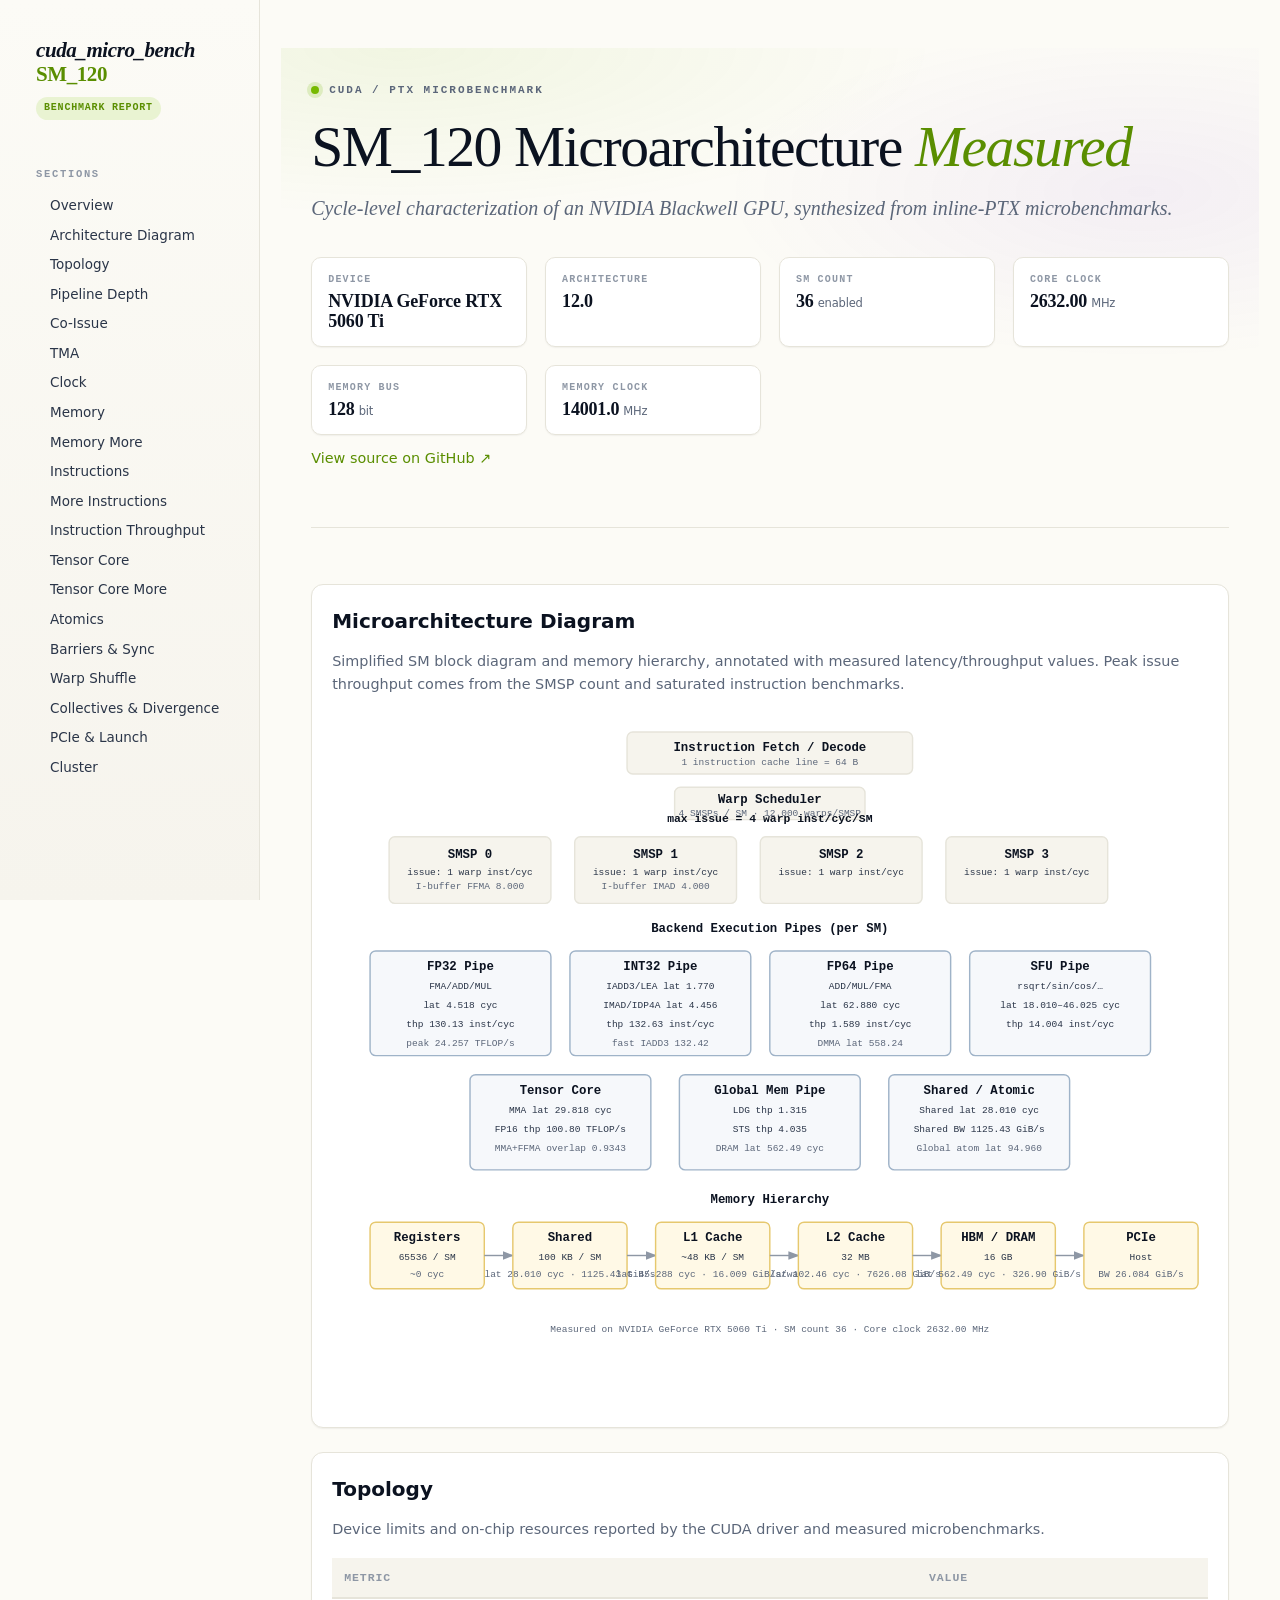
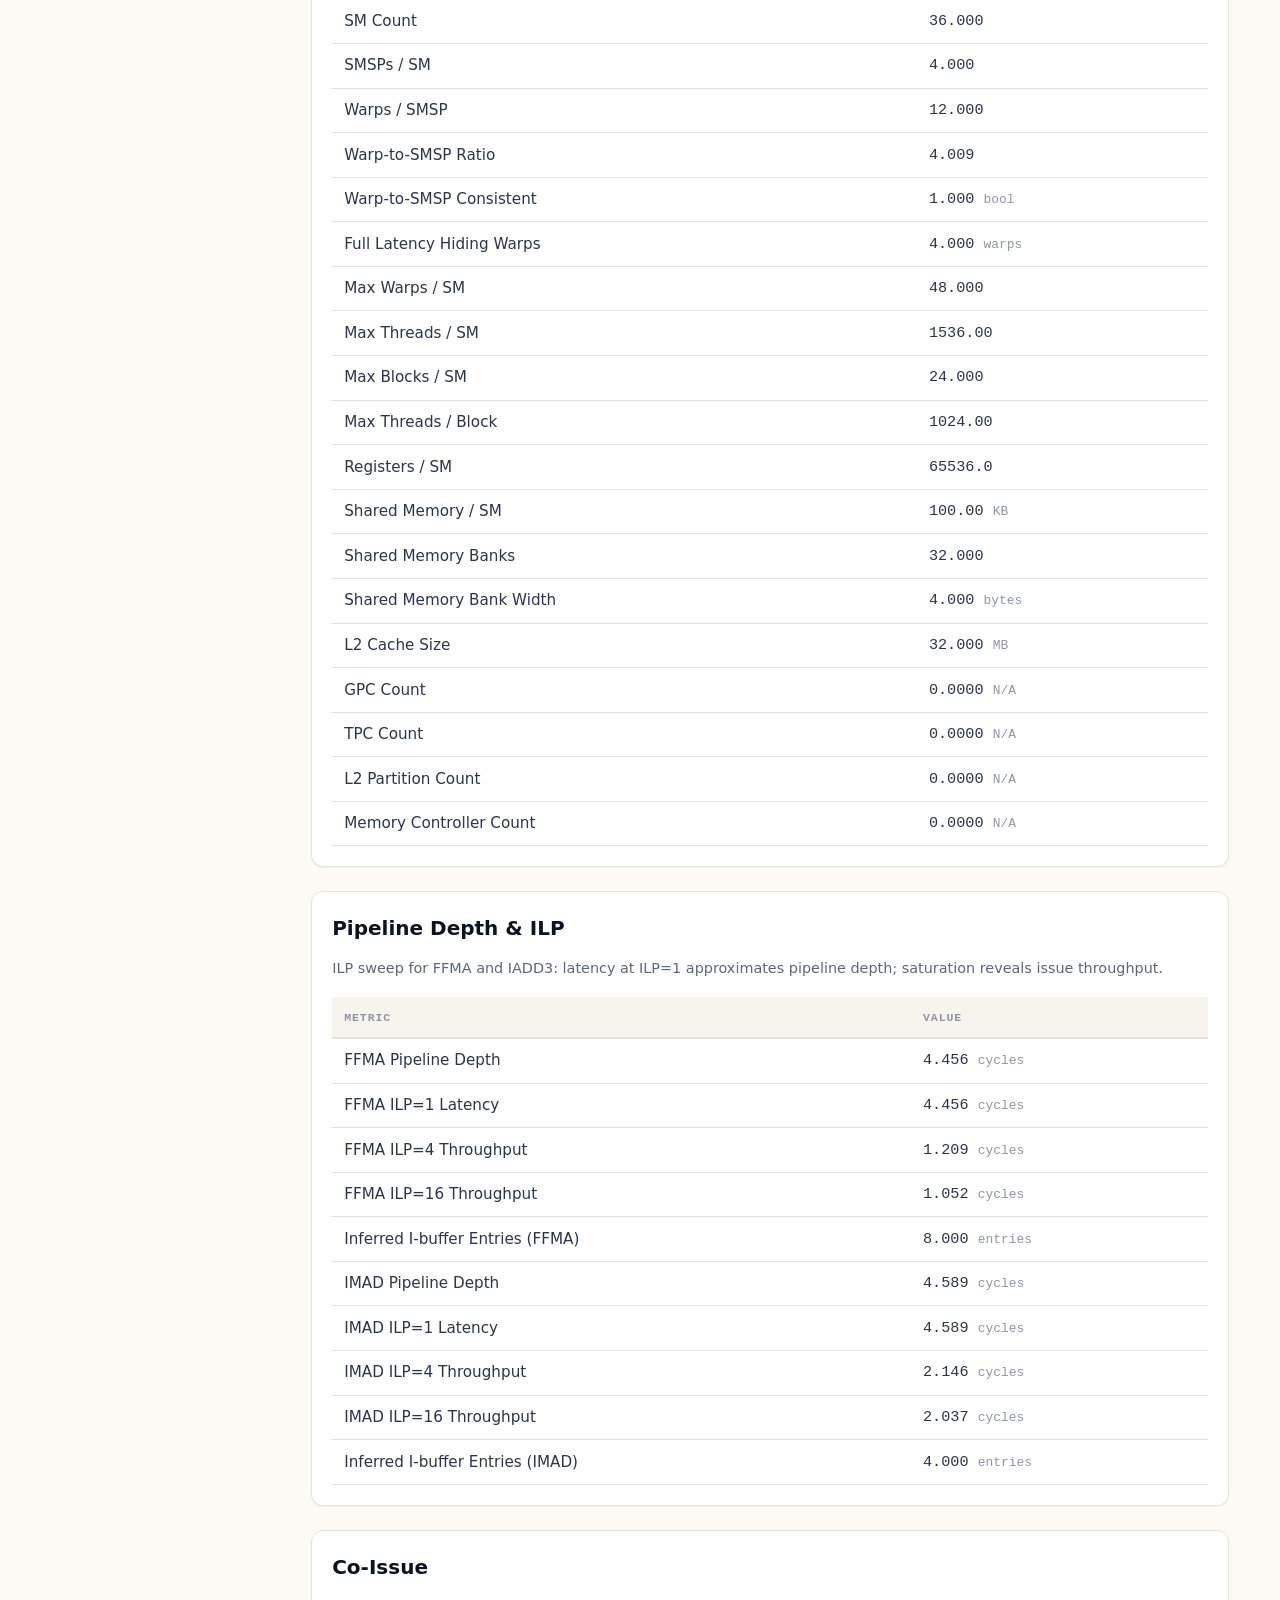
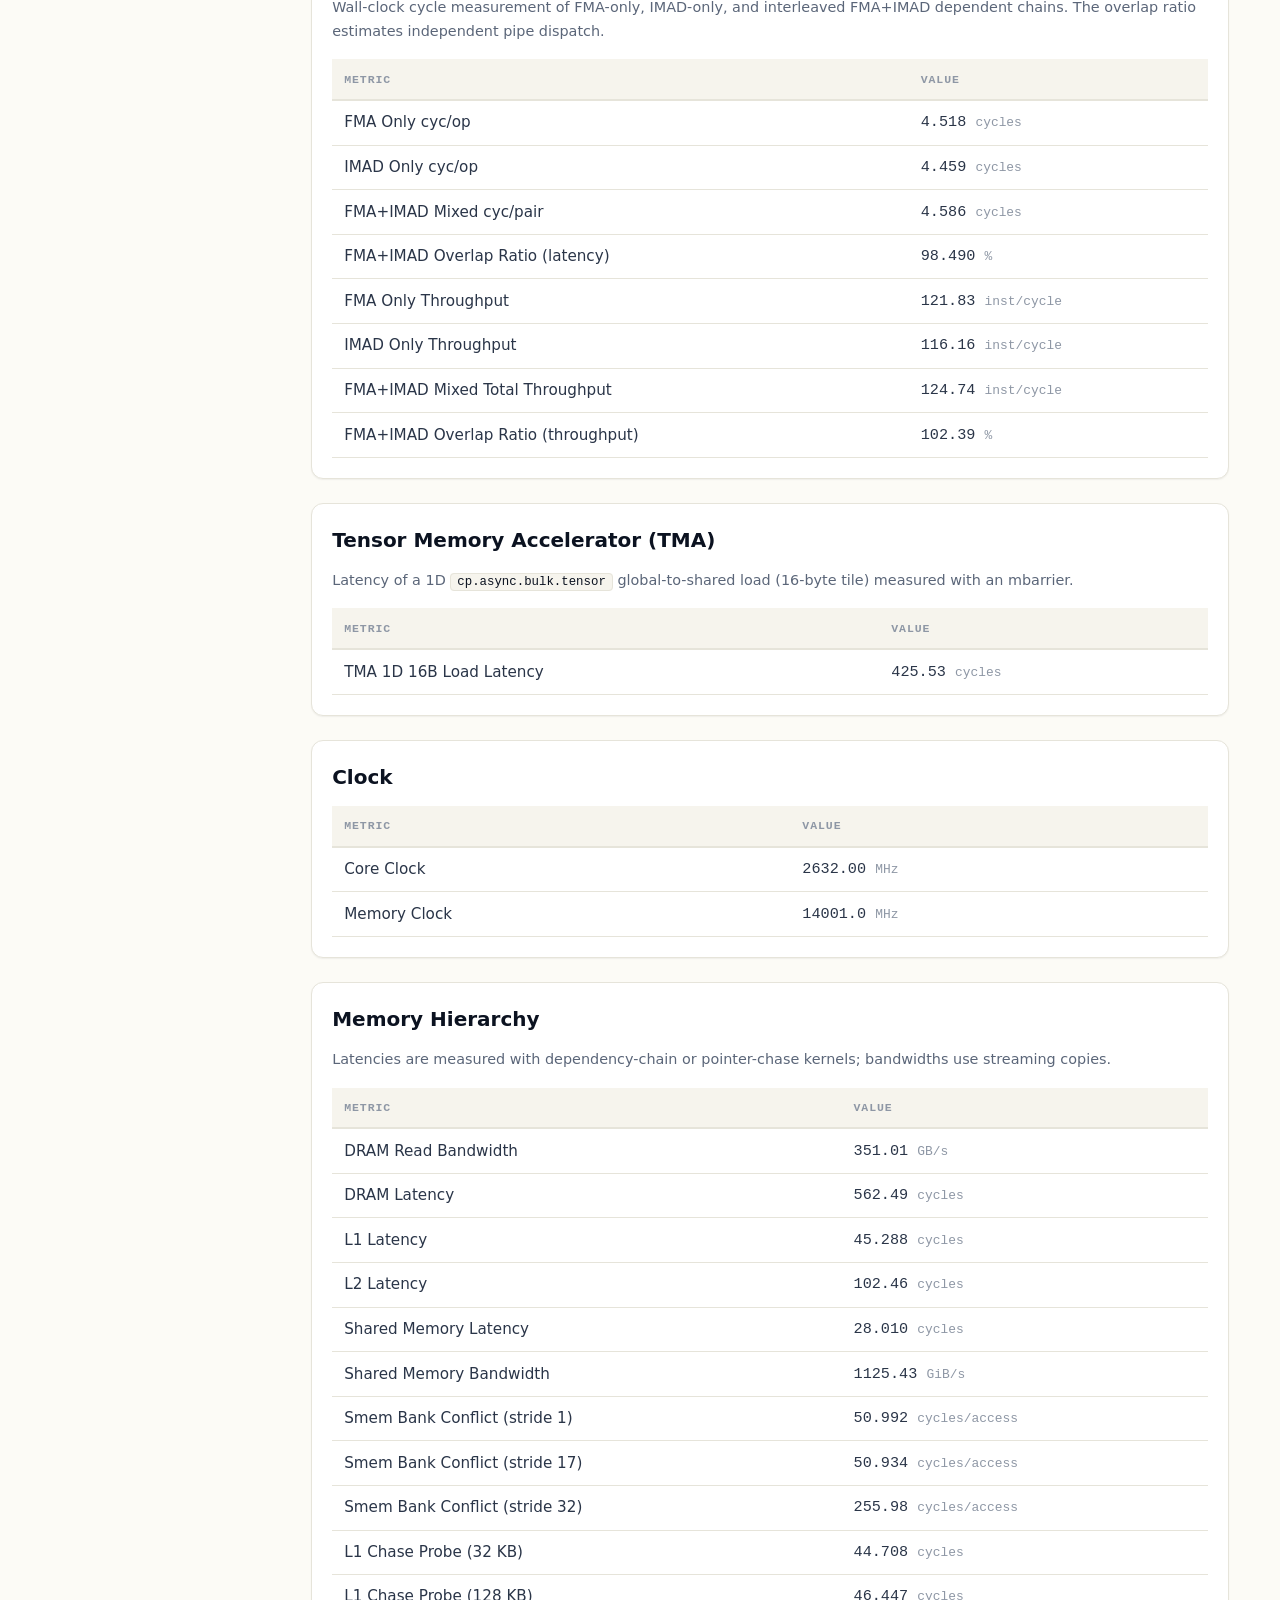
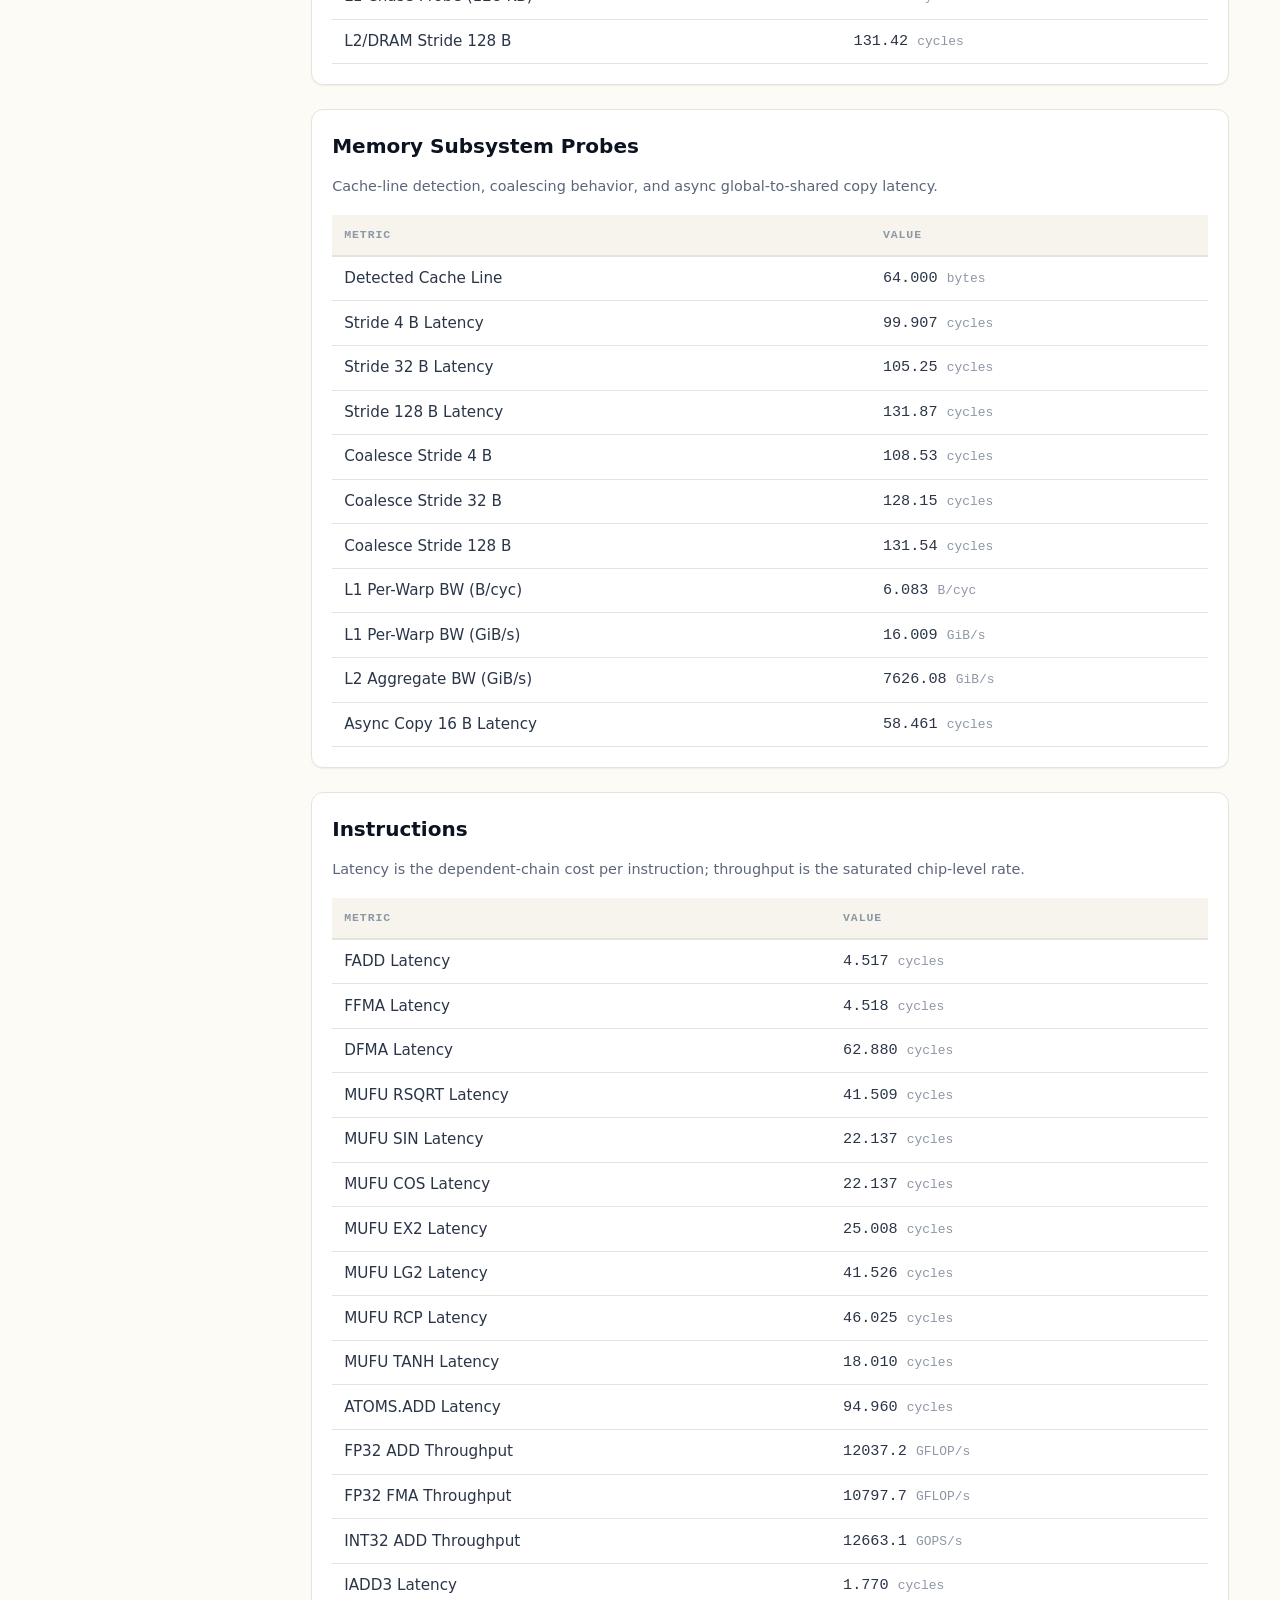
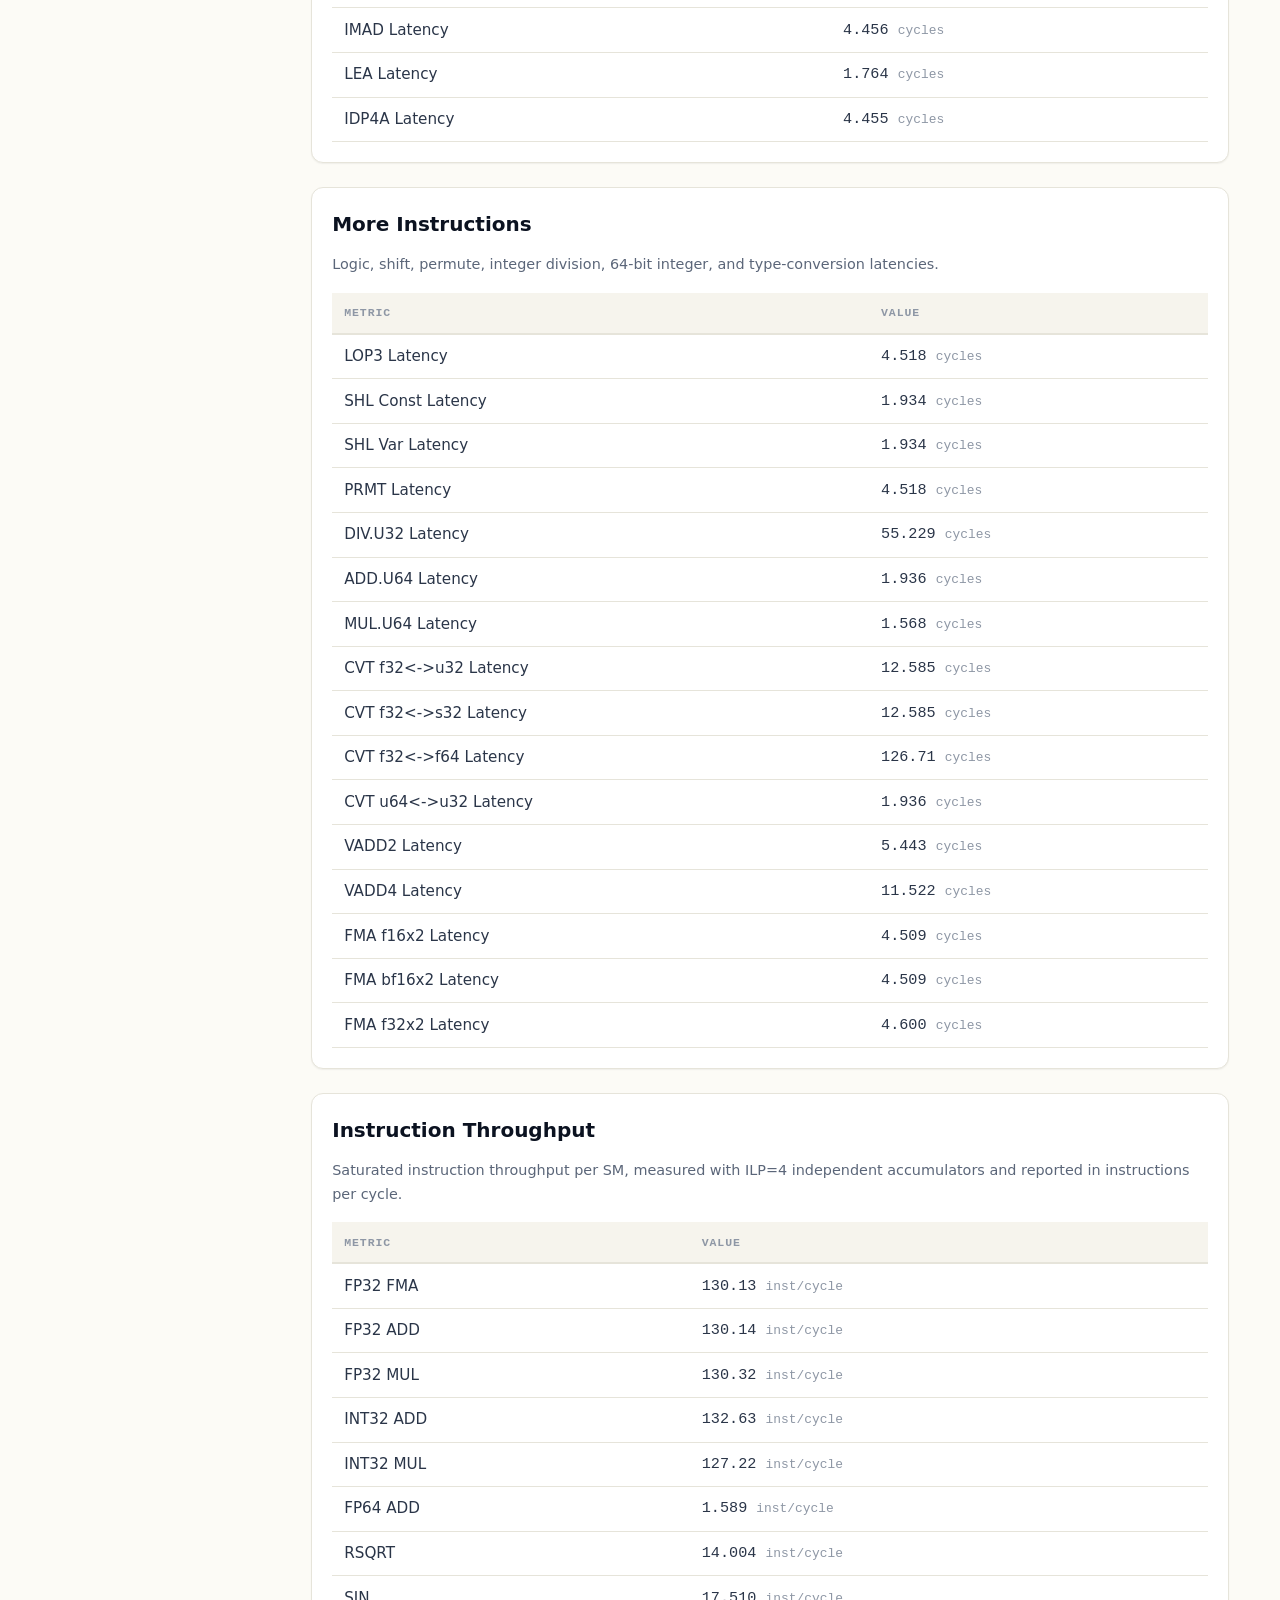
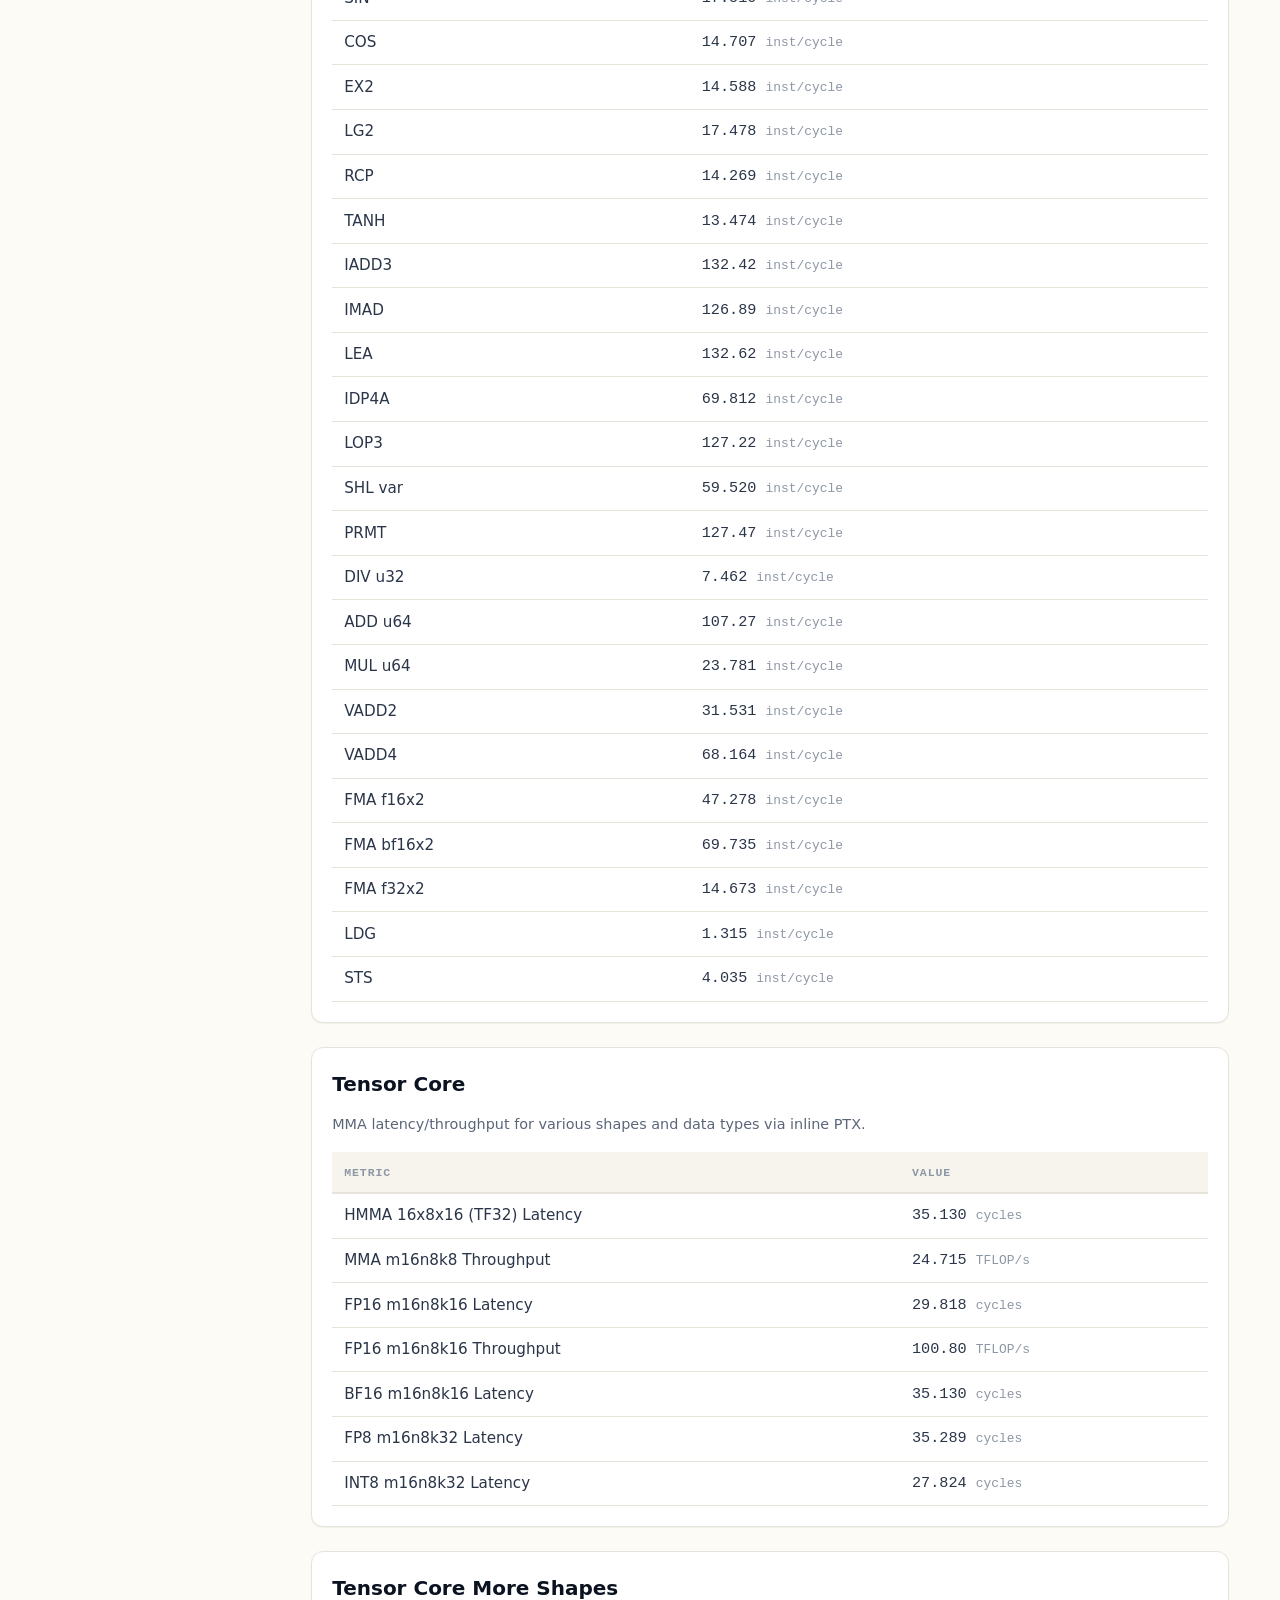
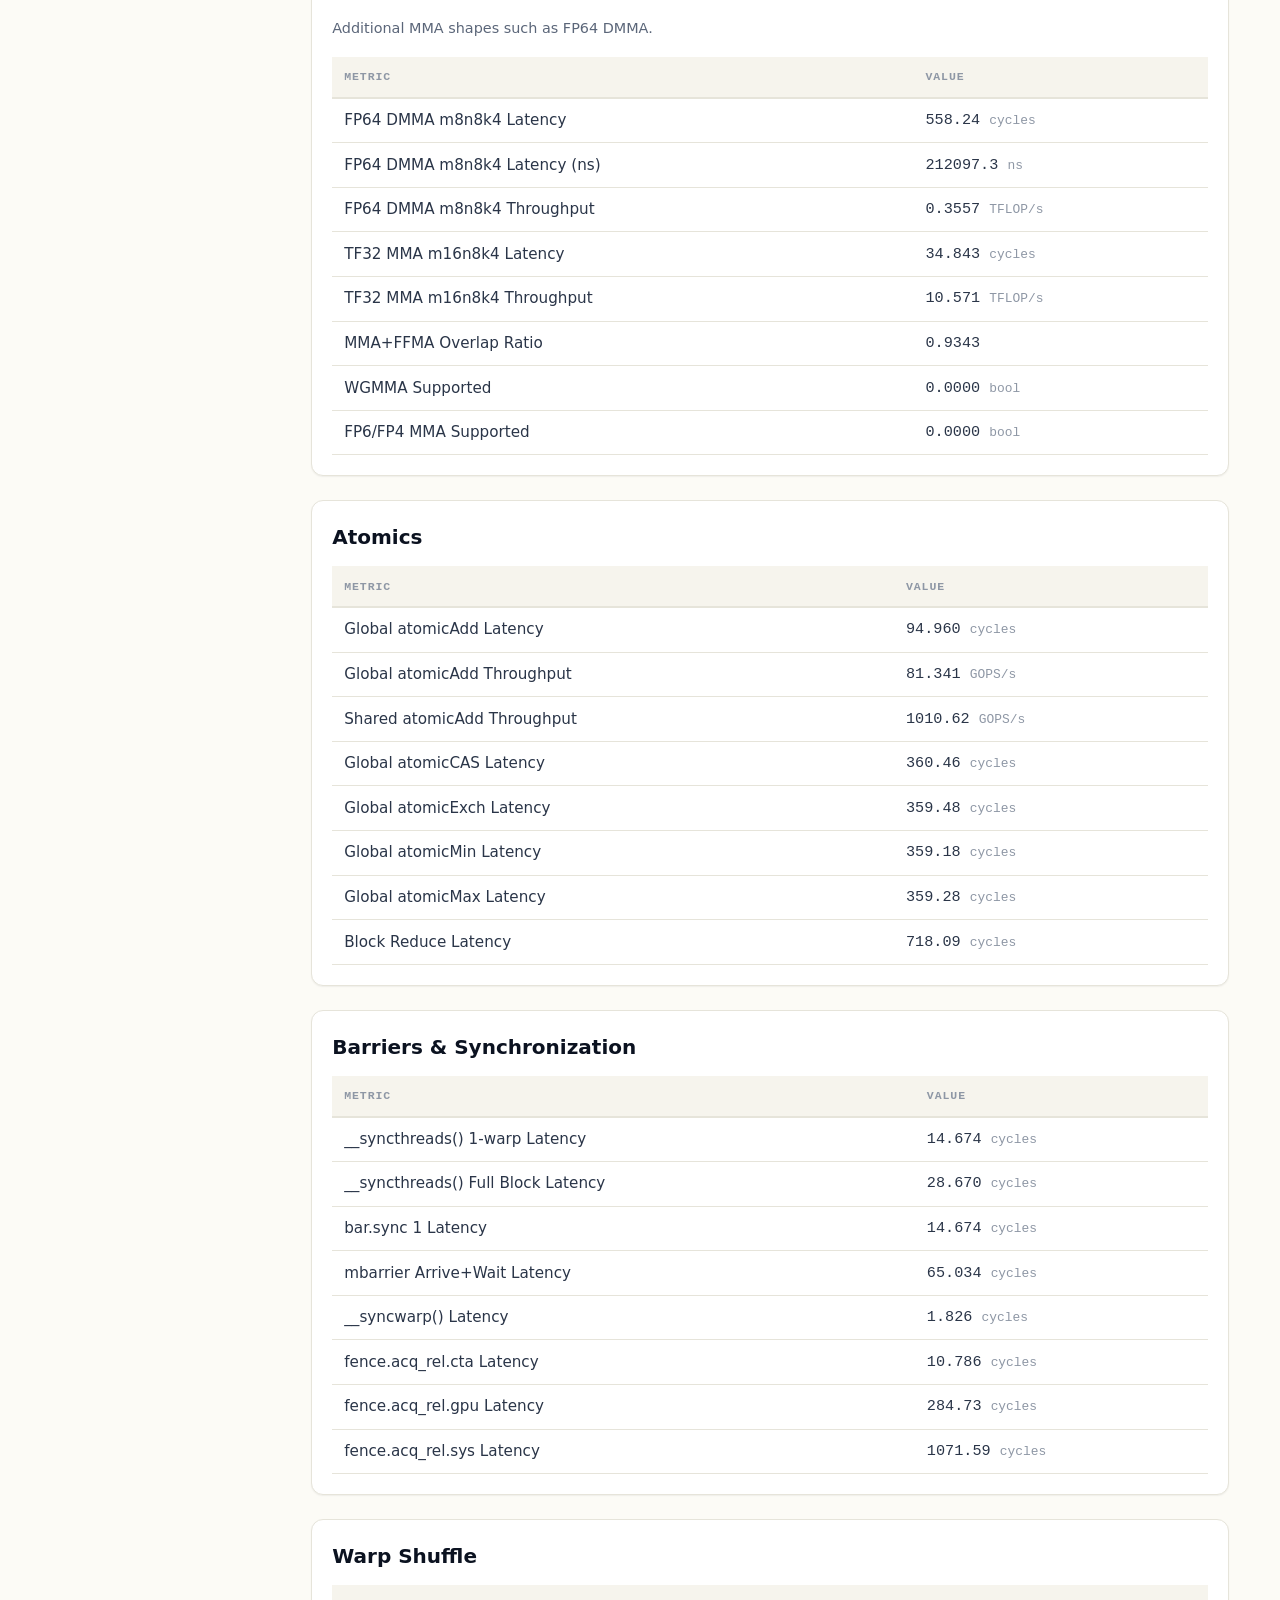
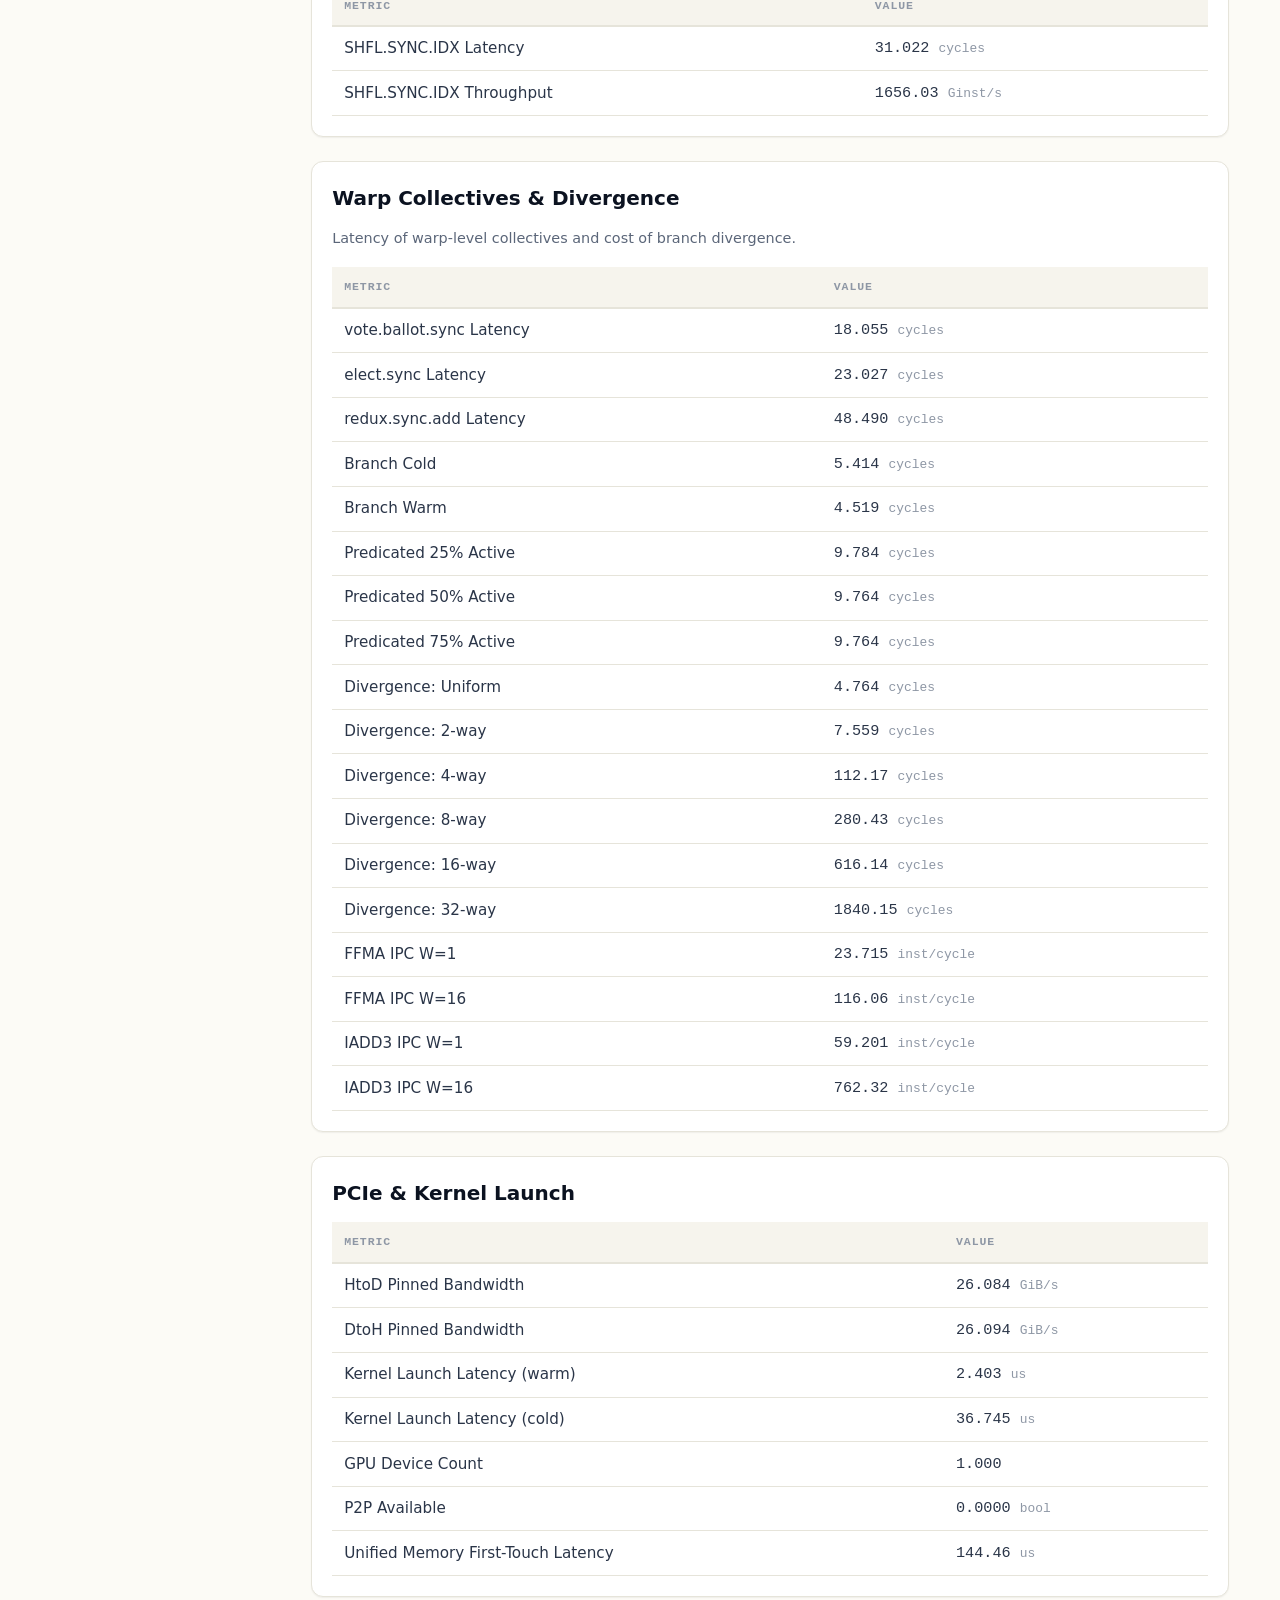
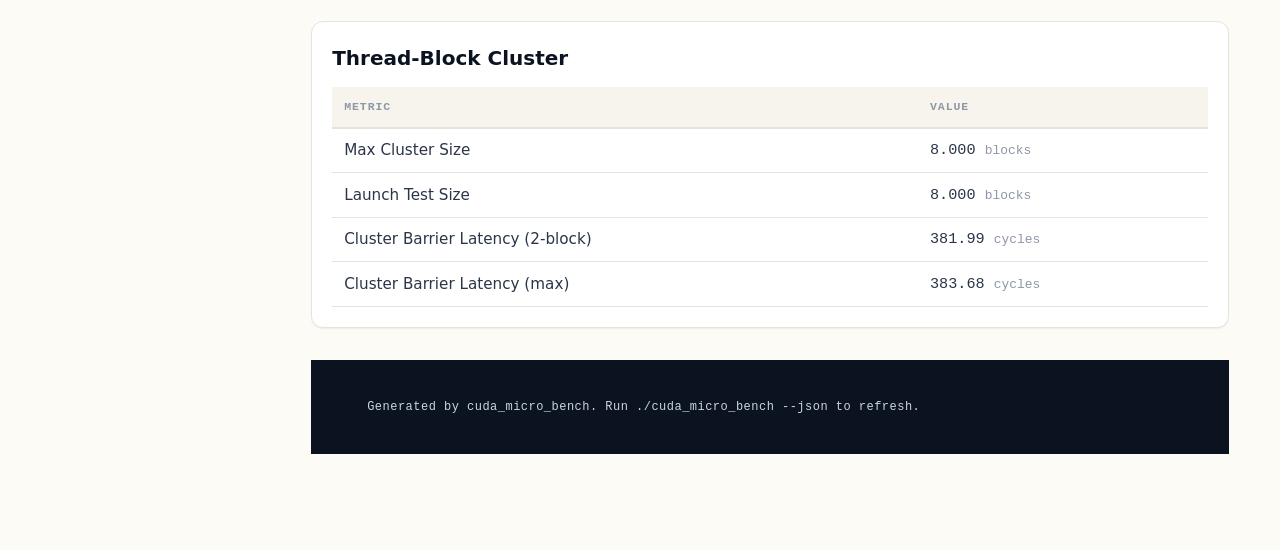
==== commit e42aba3b: "Add bidirectional links between GitHub source and GitHub Pages report" ====
--- a/docs/index.html
+++ b/docs/index.html
@@ -64,6 +64,9 @@
         <h1 class="hero-title">SM_120 Microarchitecture <em>Measured</em></h1>
         <p class="hero-sub">Cycle-level characterization of an NVIDIA Blackwell GPU, synthesized from inline-PTX microbenchmarks.</p>
         <div class="hero-meta" id="hero-meta"></div>
+        <div class="hero-links" style="margin-top:0.75rem; font-size:0.9rem;">
+          <a href="https://github.com/qq332982511/cuda_micro_bench" target="_blank" rel="noopener">View source on GitHub ↗</a>
+        </div>
       </header>
 
       <div id="status"></div>
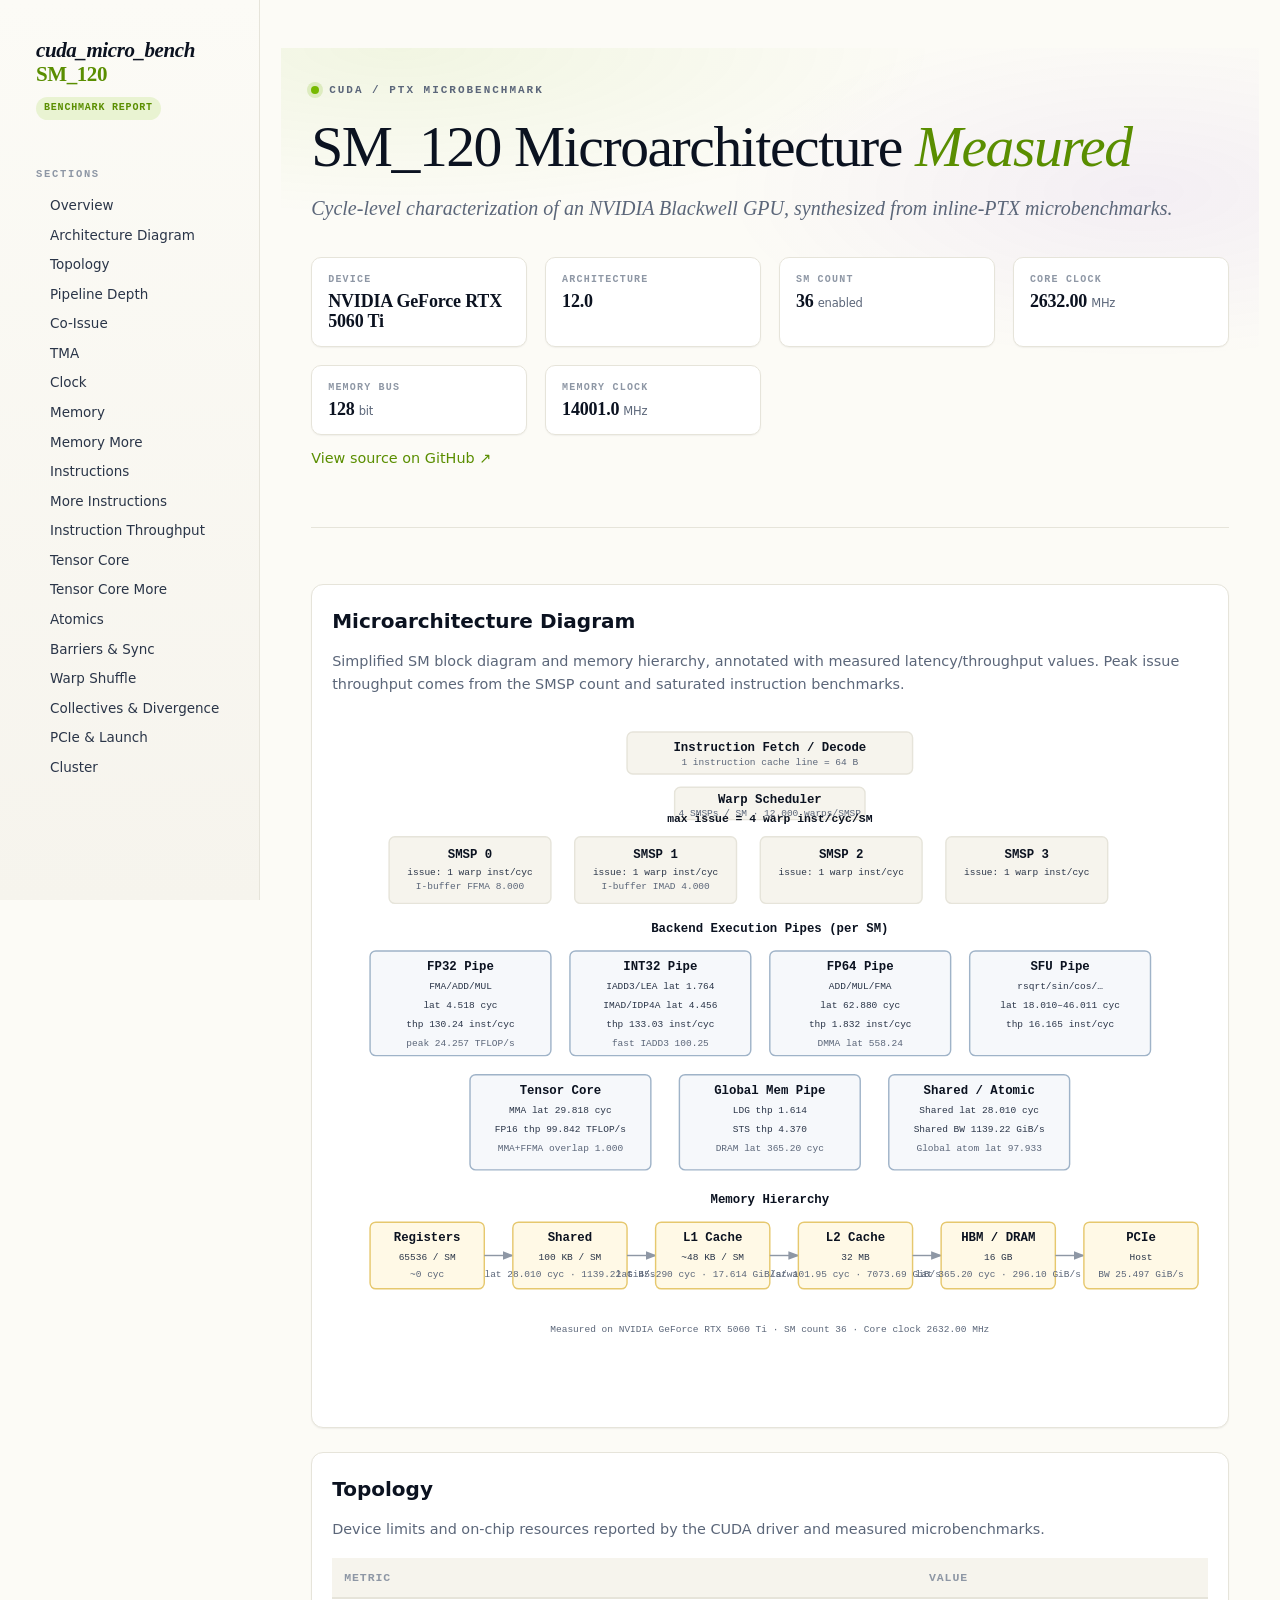
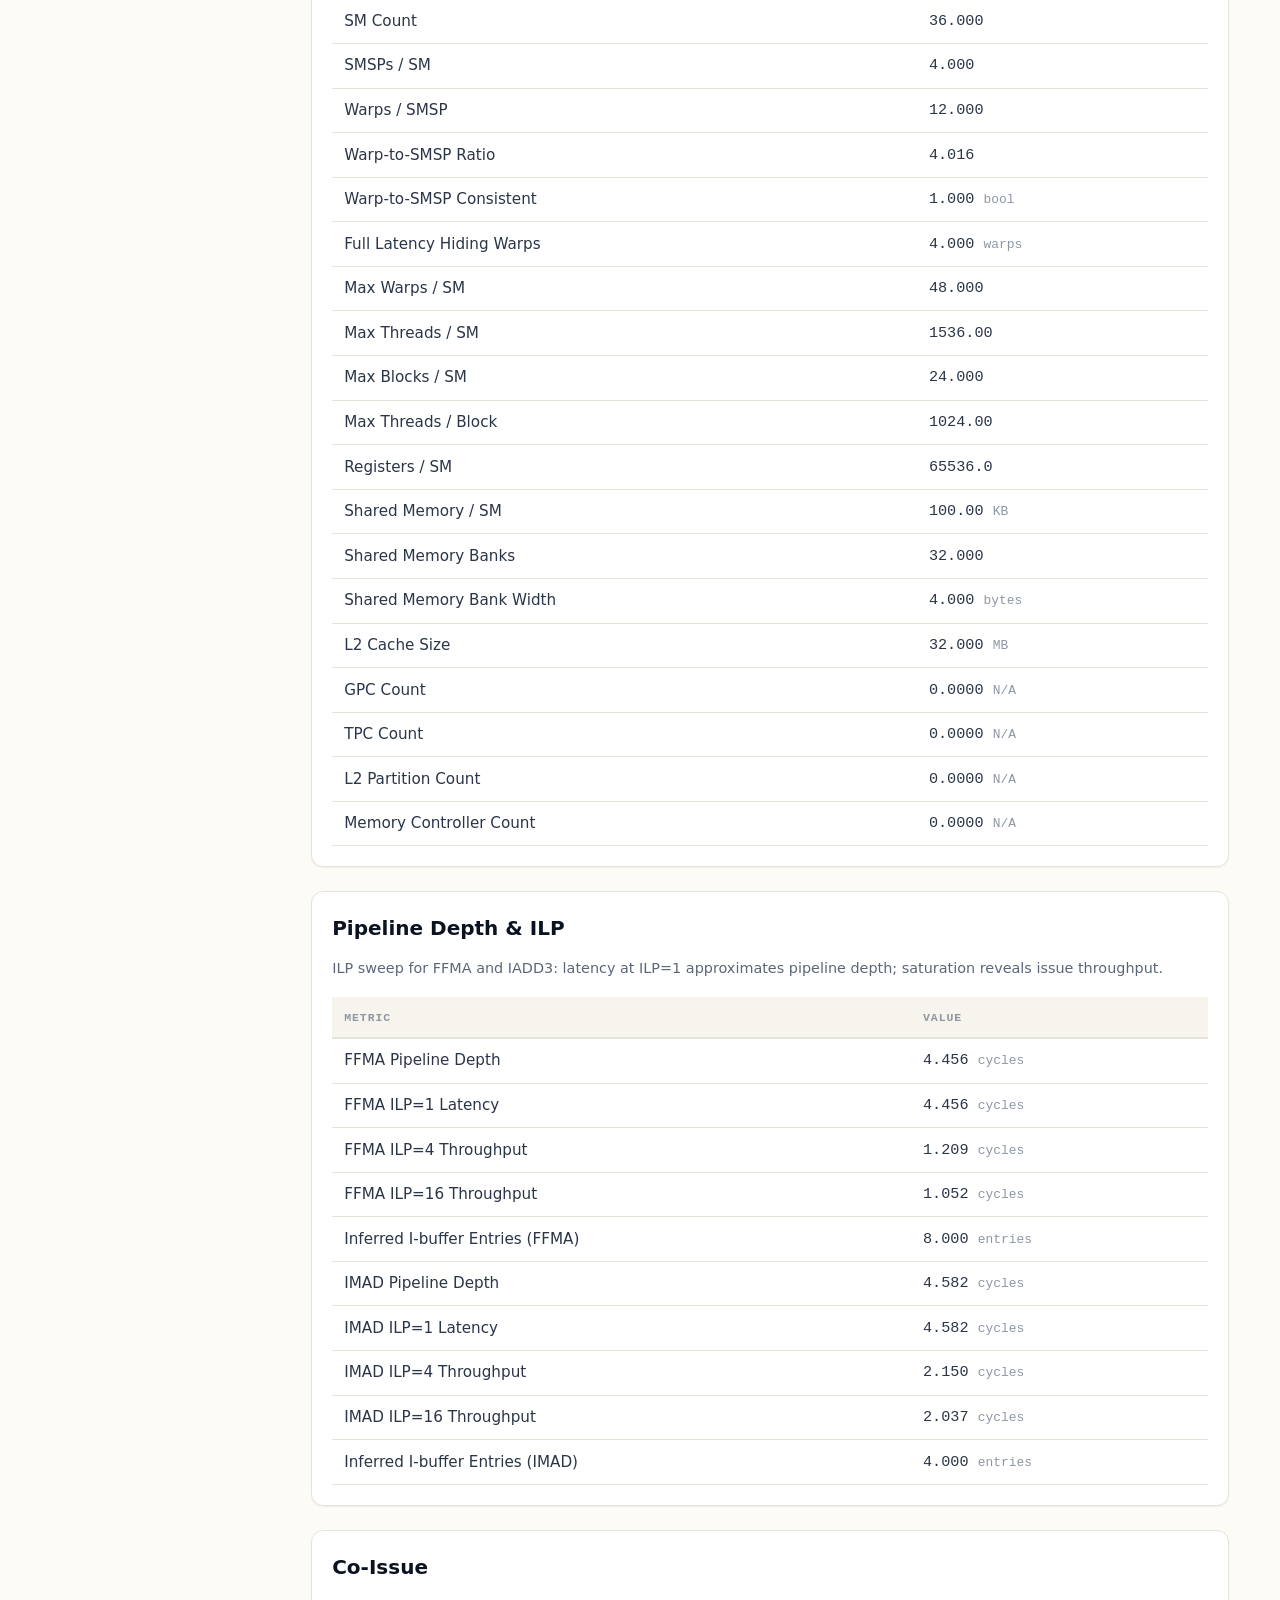
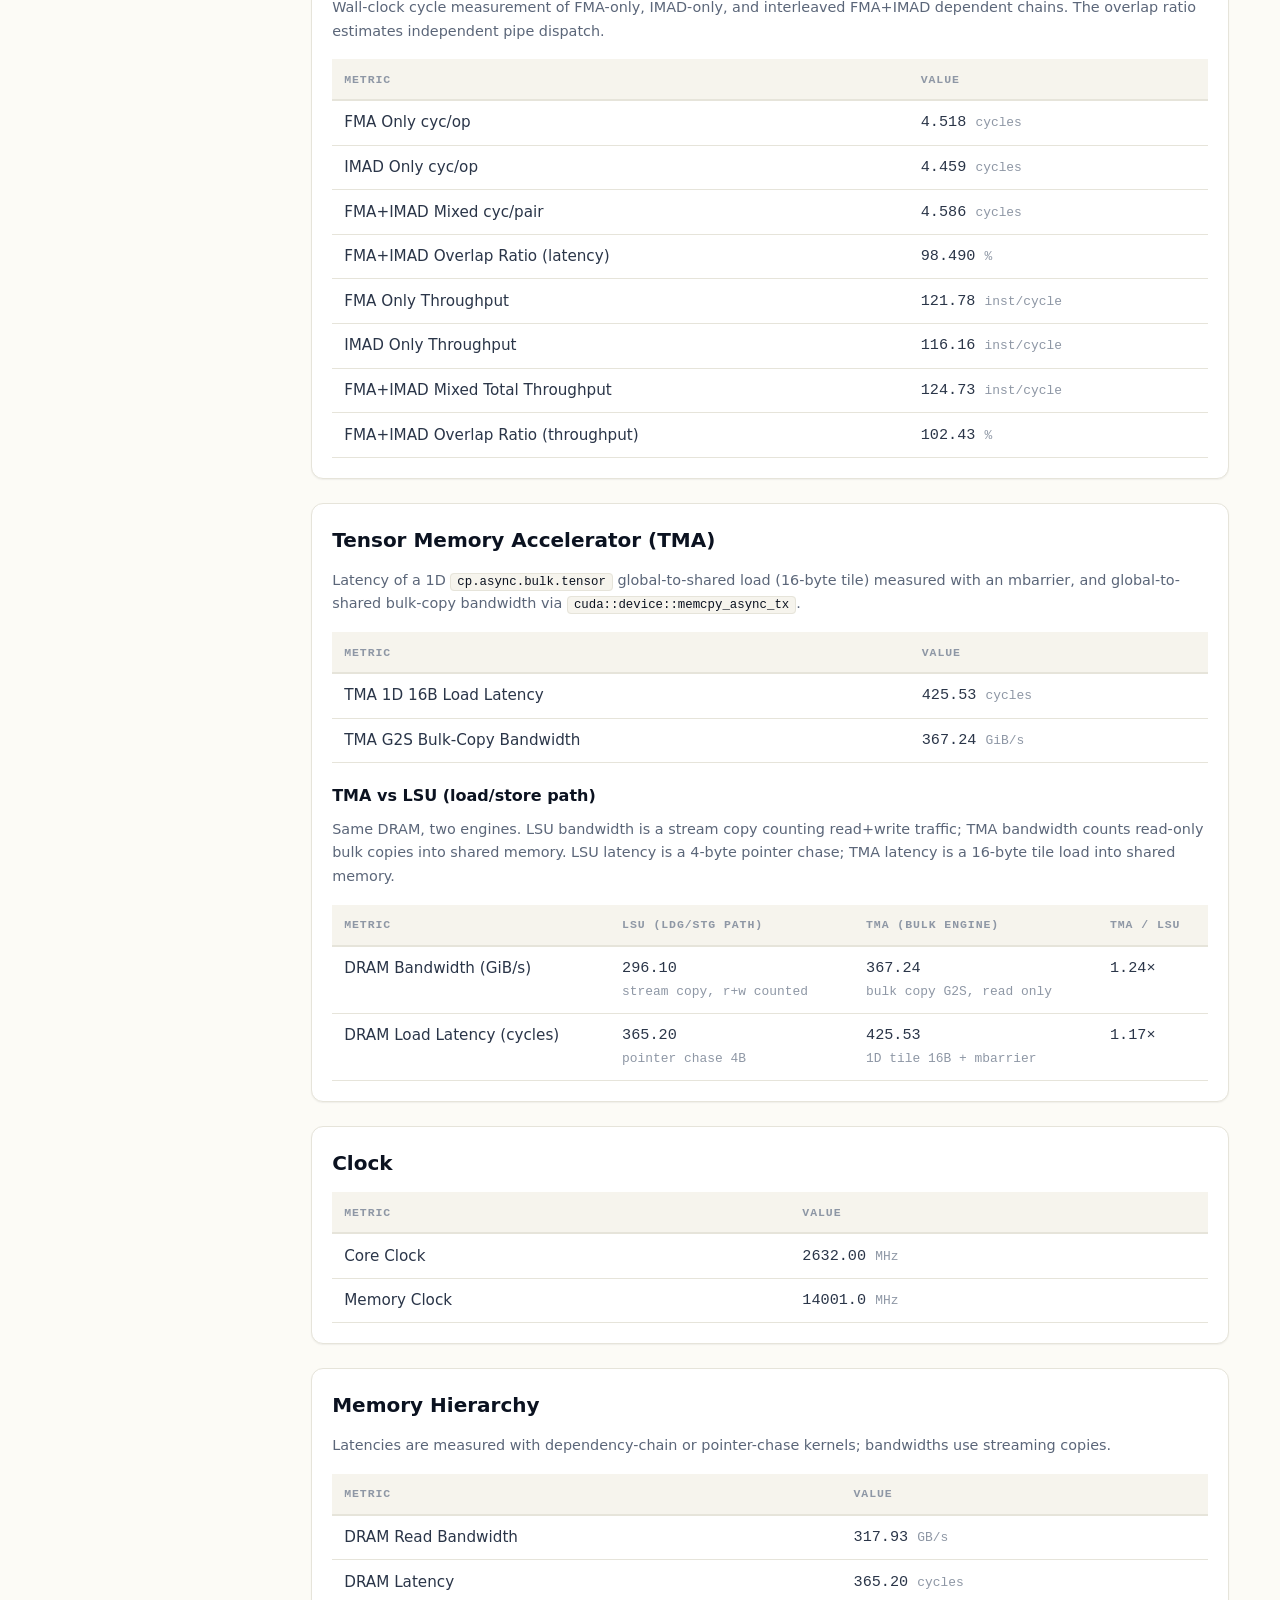
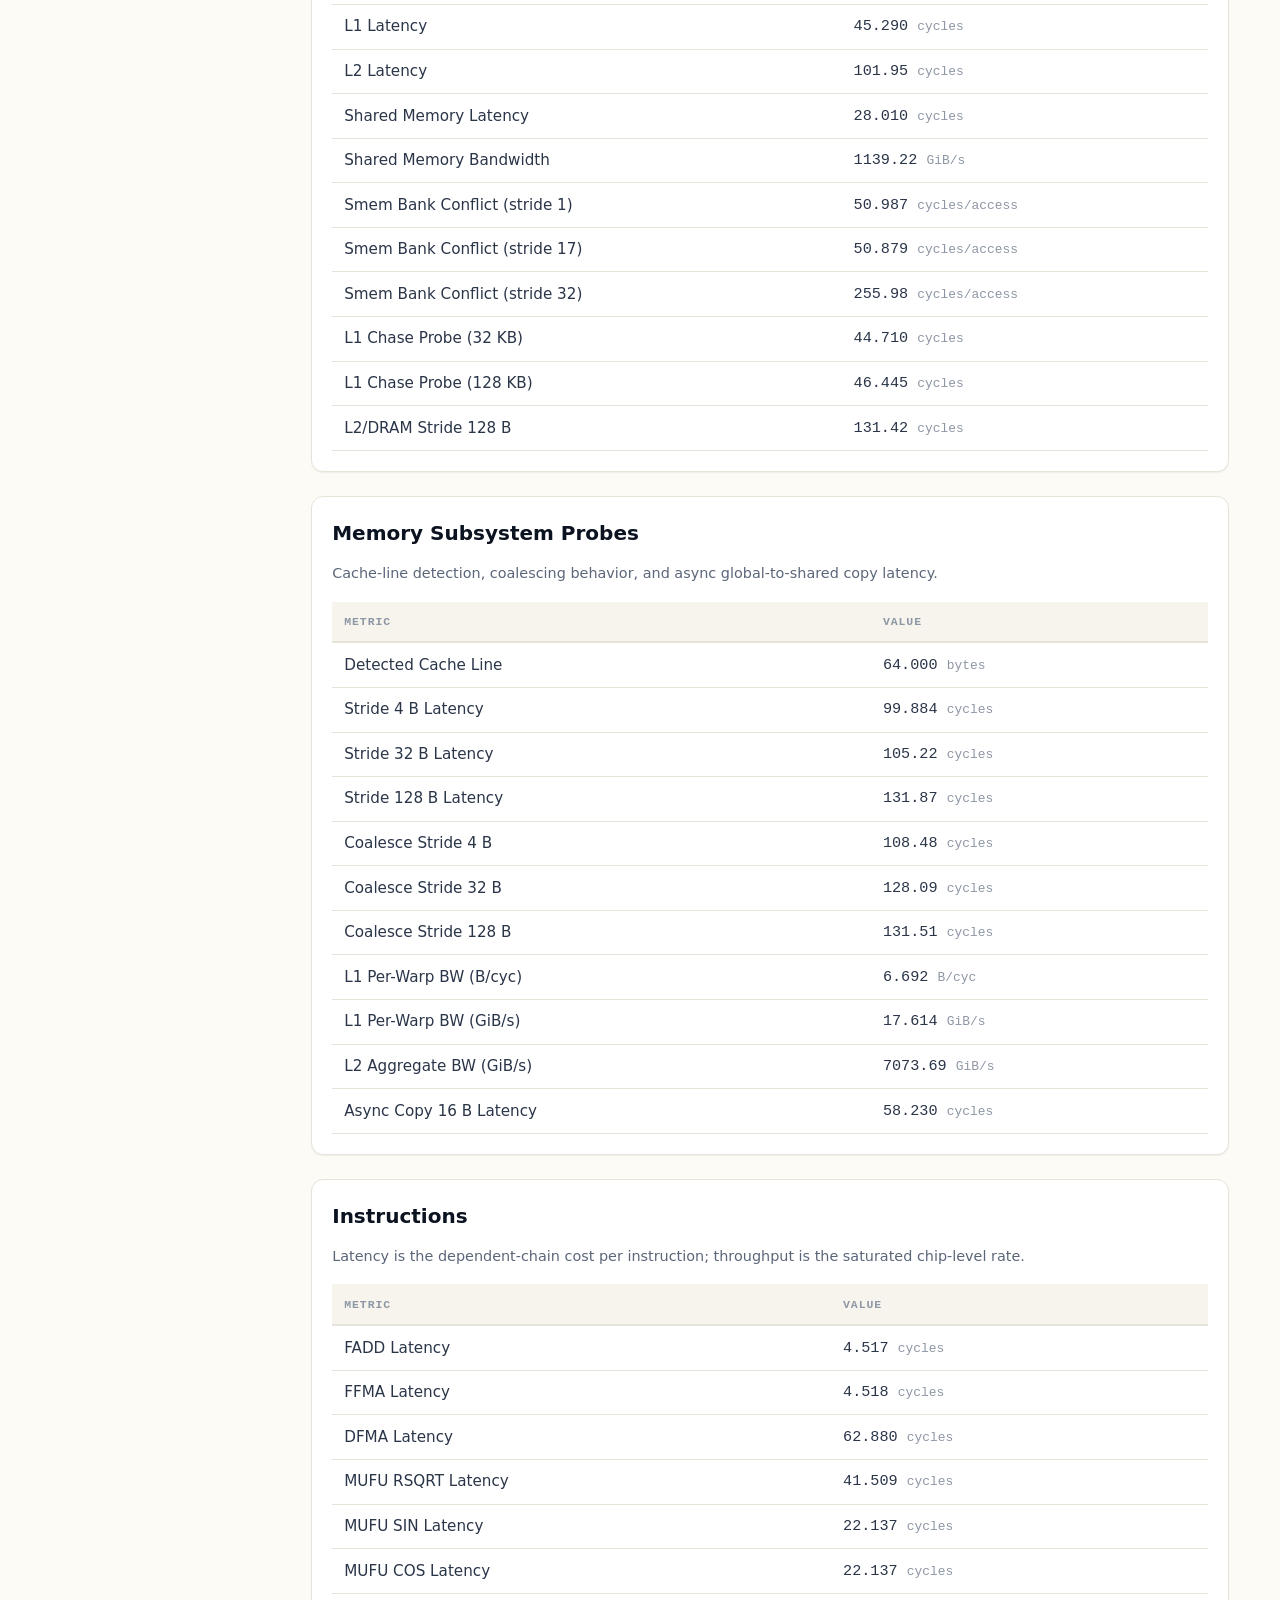
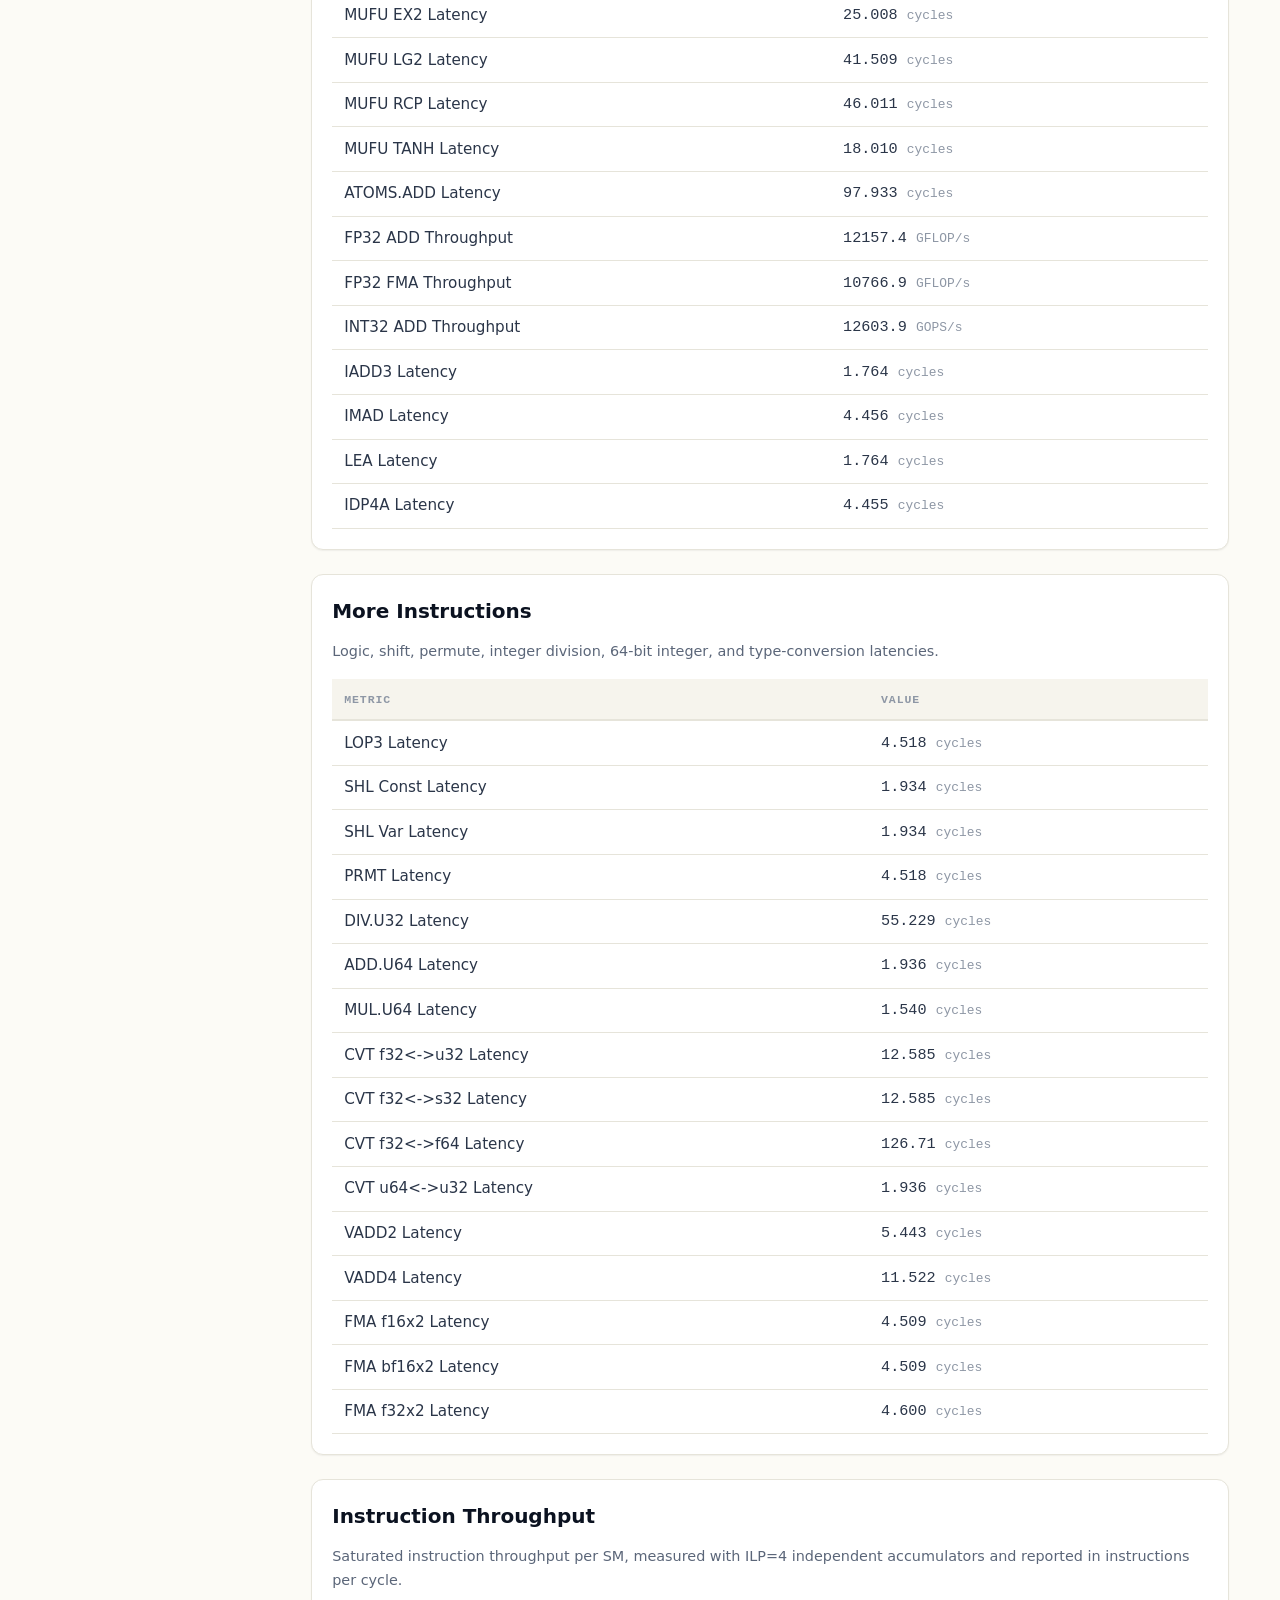
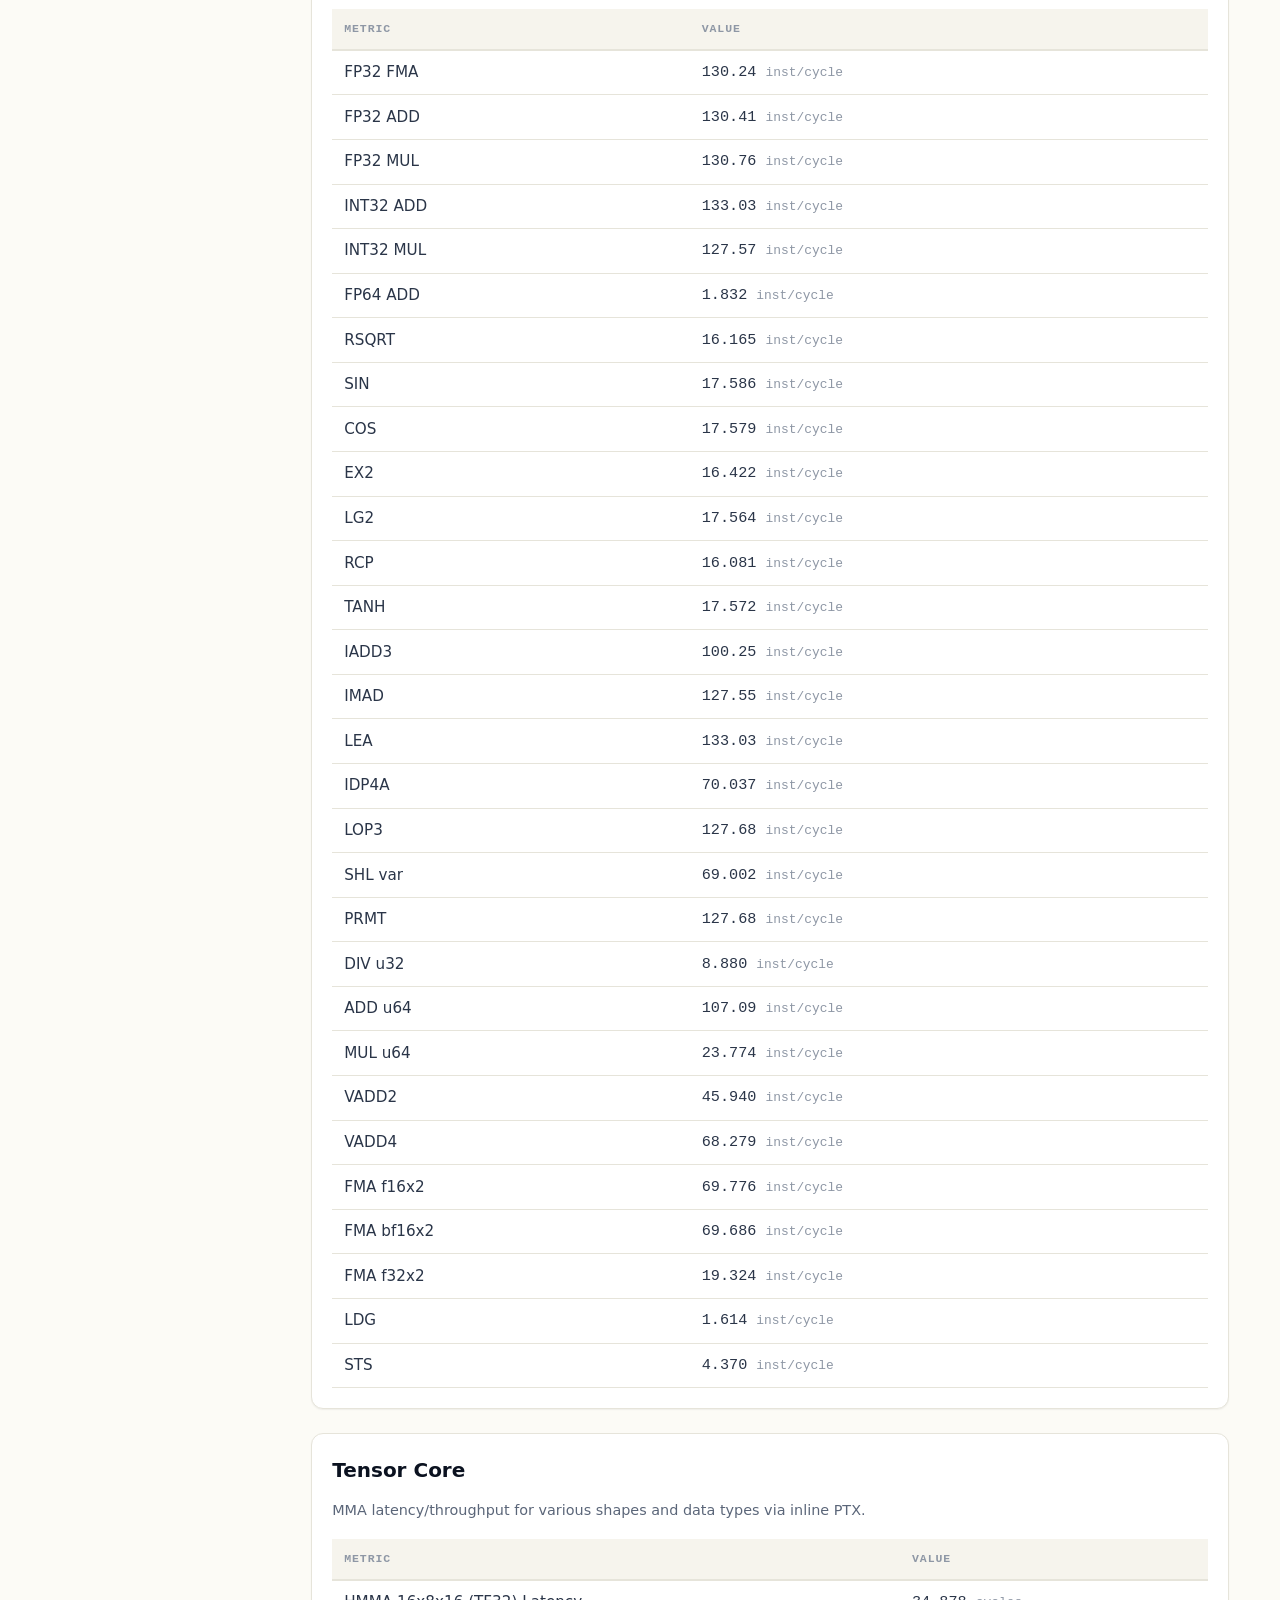
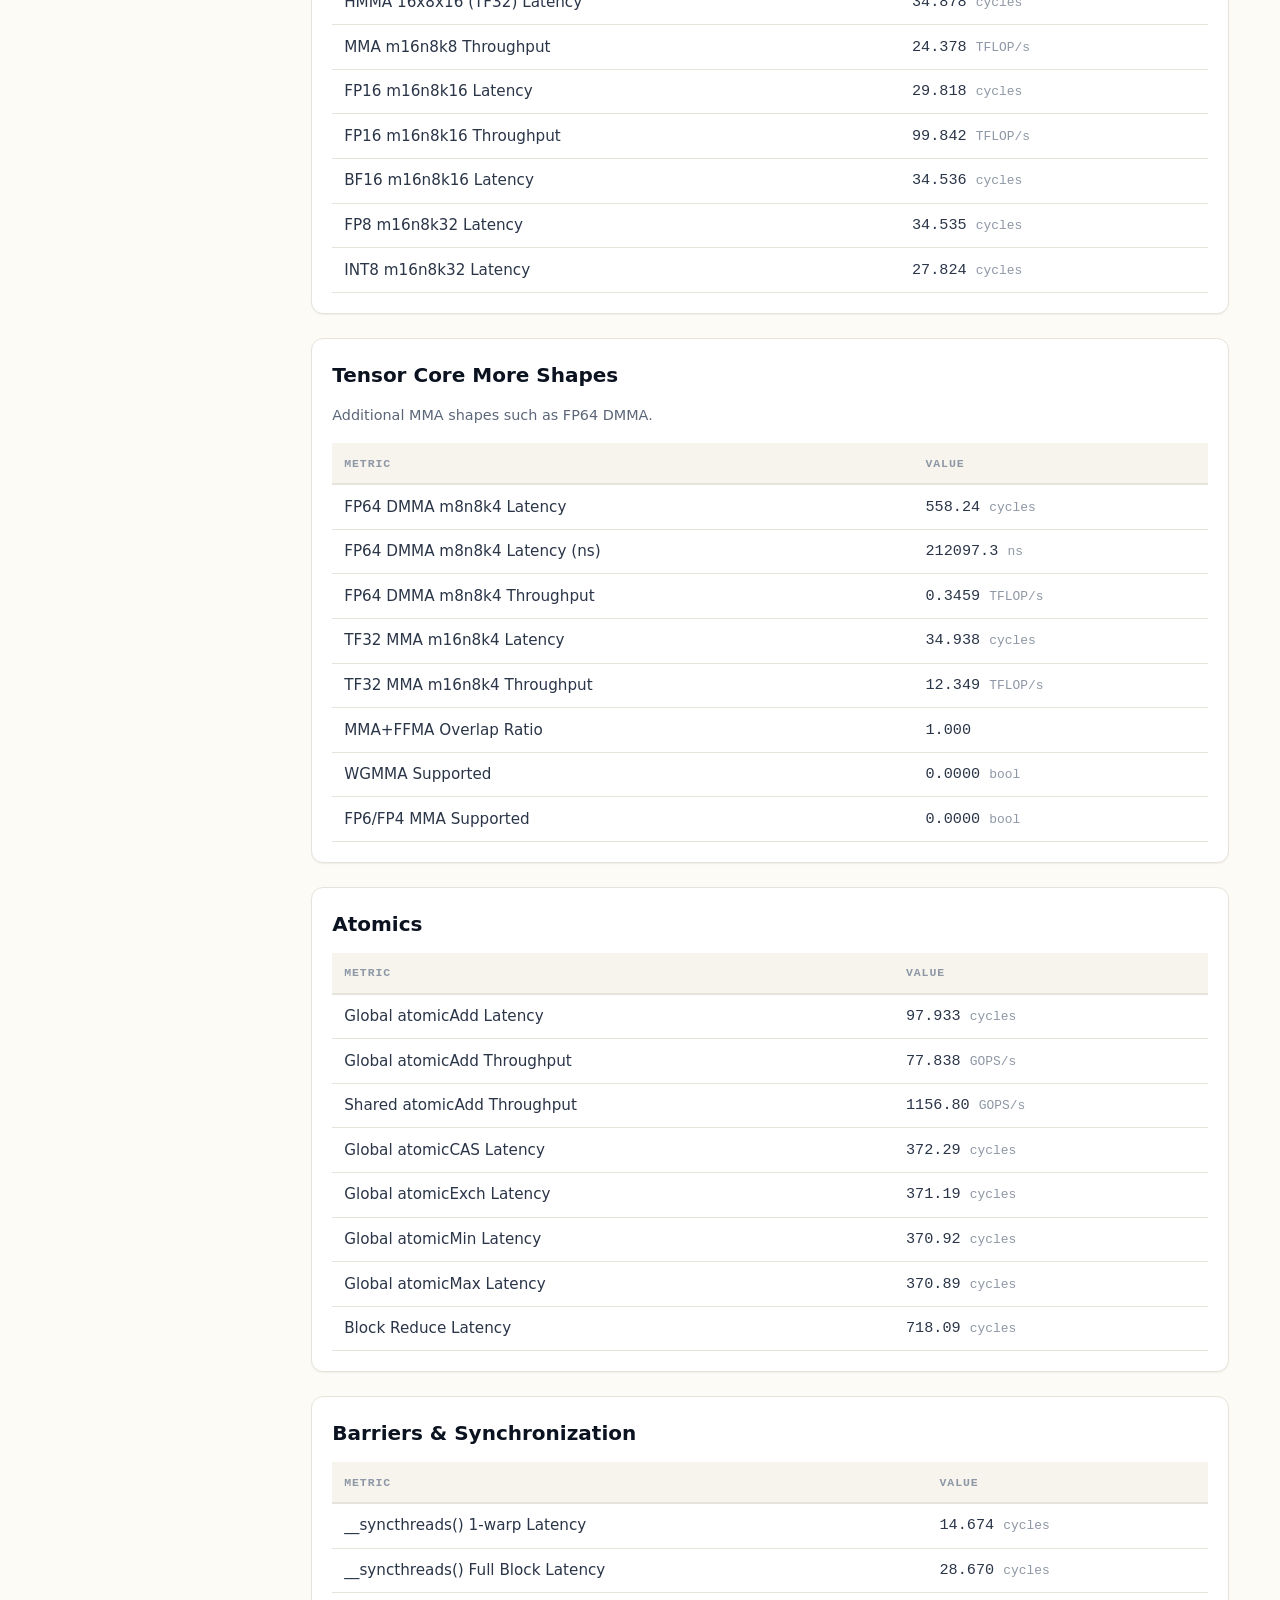
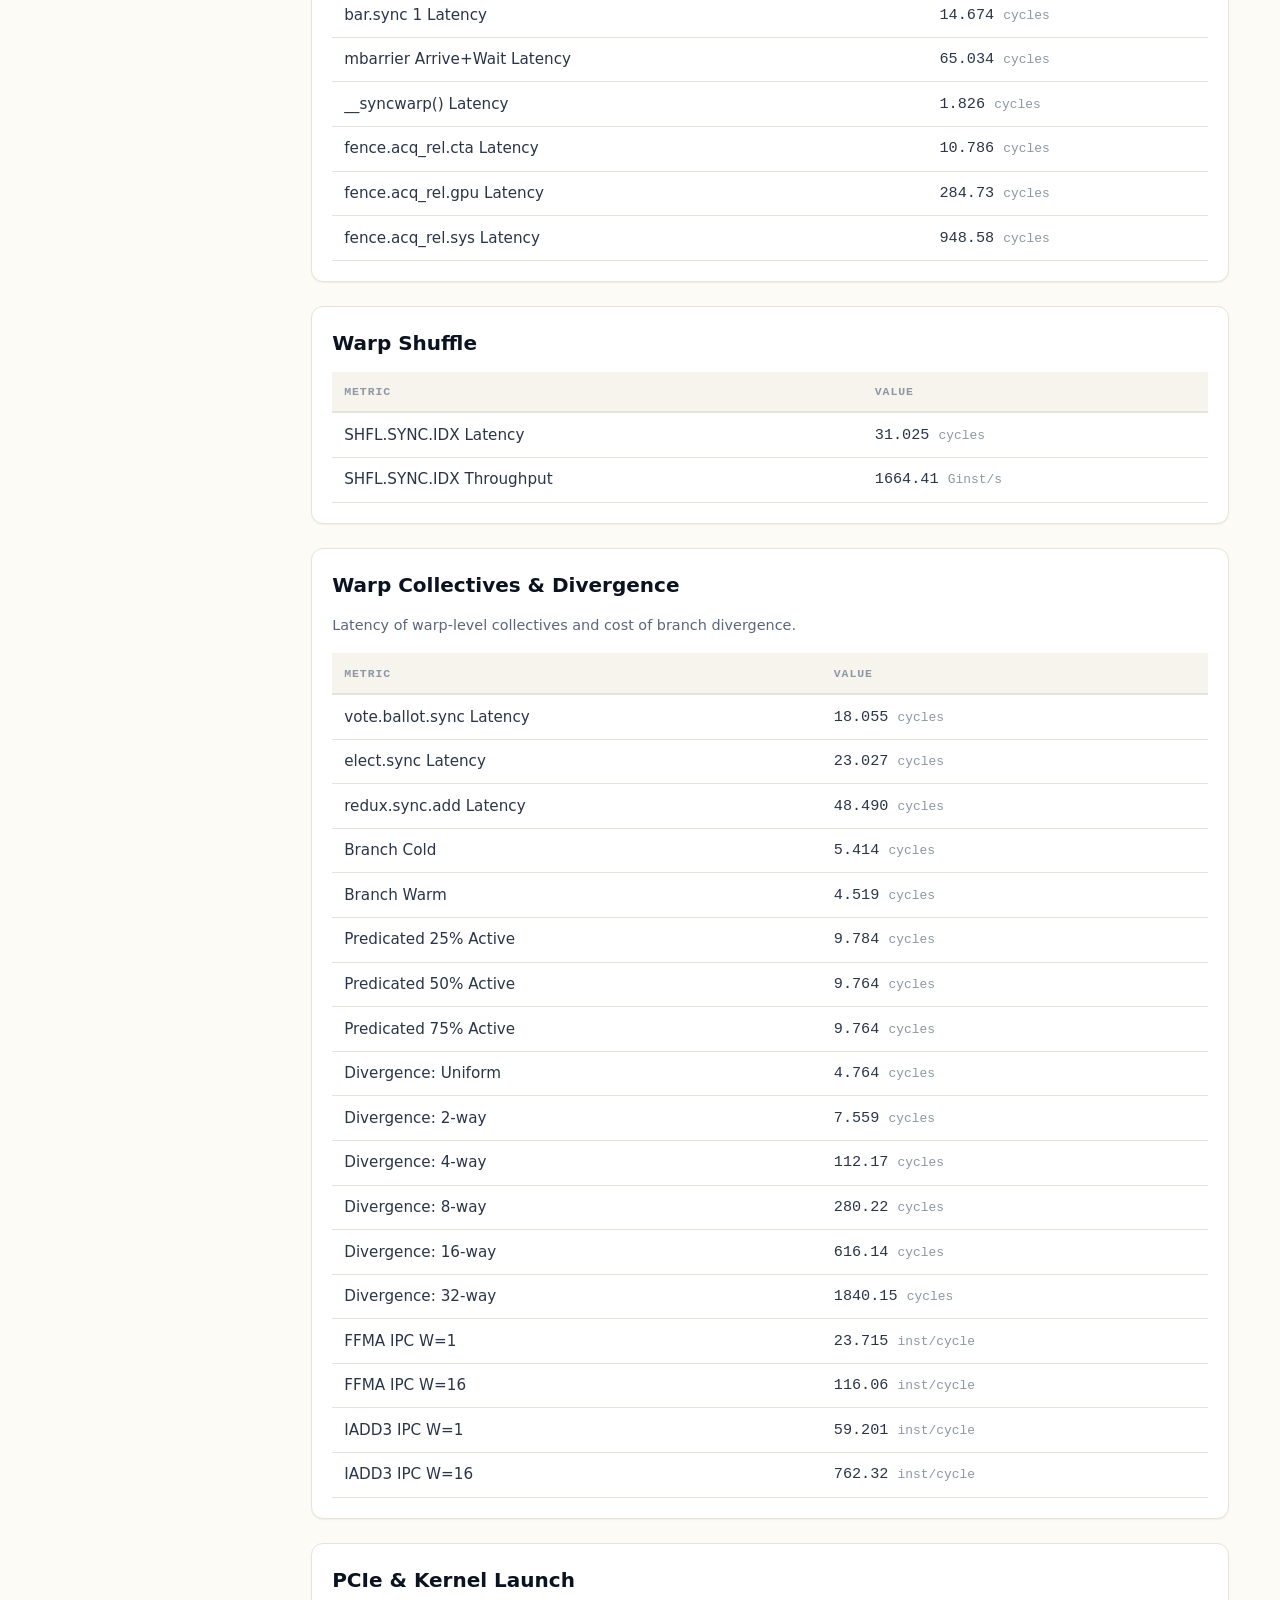
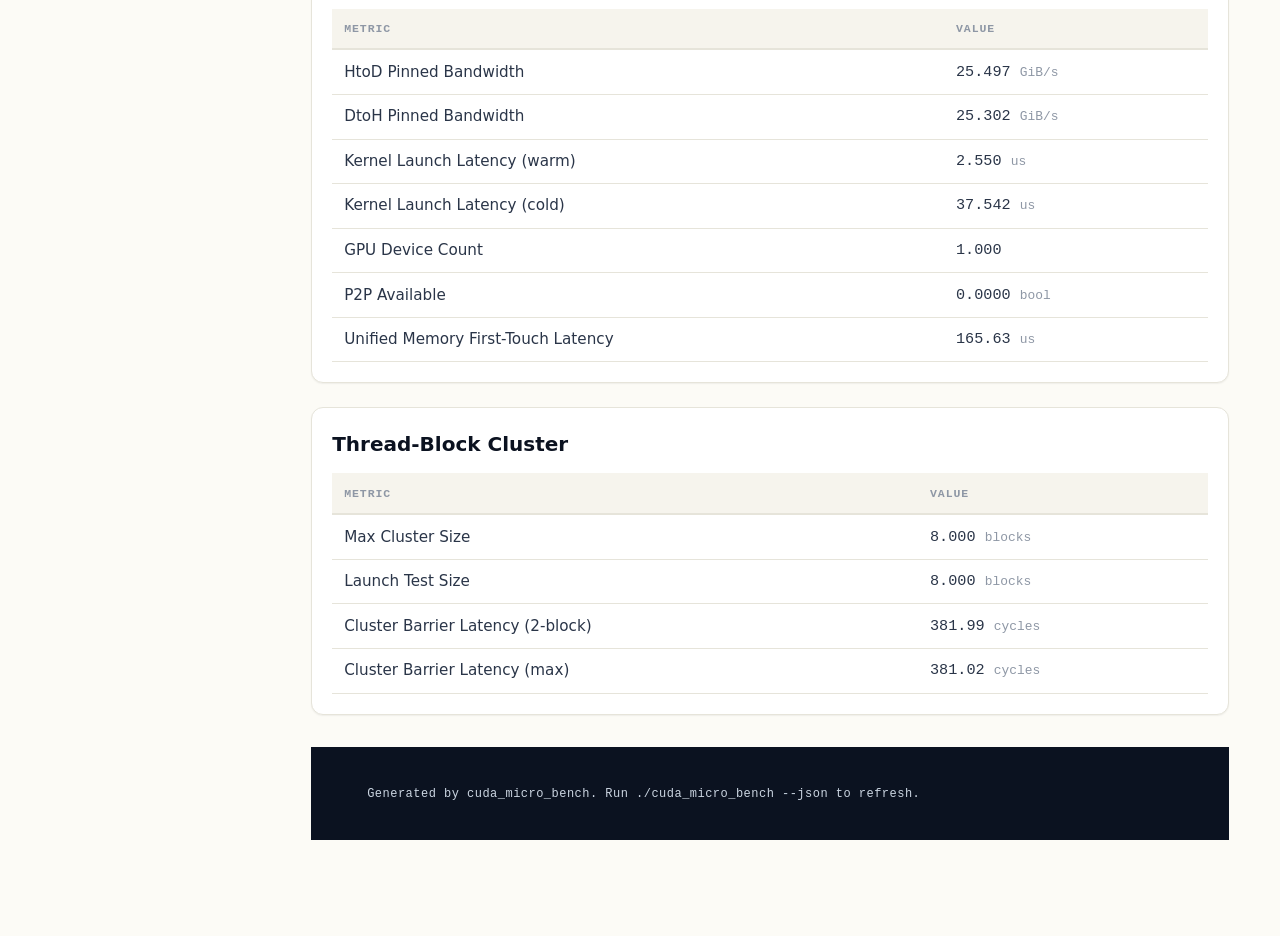
==== commit 751ecfc6: "Add TMA vs LSU bandwidth/latency comparison to web report" ====
--- a/docs/index.html
+++ b/docs/index.html
@@ -224,8 +224,11 @@
 
       <section class="section-card" id="tma">
         <h2>Tensor Memory Accelerator (TMA)</h2>
-        <p class="note">Latency of a 1D <code>cp.async.bulk.tensor</code> global-to-shared load (16-byte tile) measured with an mbarrier.</p>
+        <p class="note">Latency of a 1D <code>cp.async.bulk.tensor</code> global-to-shared load (16-byte tile) measured with an mbarrier, and global-to-shared bulk-copy bandwidth via <code>cuda::device::memcpy_async_tx</code>.</p>
         <table class="metric-table" id="tma-table"></table>
+        <h3 style="margin: 1.25rem 0 0.5rem; font-size: 1rem; color: var(--ink);">TMA vs LSU (load/store path)</h3>
+        <p class="note">Same DRAM, two engines. LSU bandwidth is a stream copy counting read+write traffic; TMA bandwidth counts read-only bulk copies into shared memory. LSU latency is a 4-byte pointer chase; TMA latency is a 16-byte tile load into shared memory.</p>
+        <table class="metric-table" id="tma-lsu-table"></table>
       </section>
 
       <section class="section-card" id="clock">
@@ -359,6 +362,7 @@
       ],
       tma: [
         { key: ['results','tma','tma_1d_load_latency_cyc'], name: 'TMA 1D 16B Load Latency' },
+        { key: ['results','tma','tma_g2s_load_bw_gibps'], name: 'TMA G2S Bulk-Copy Bandwidth' },
       ],
       clock: [
         { key: ['results','clock','core_clock_mhz'], name: 'Core Clock' },
@@ -541,6 +545,23 @@
       ],
     };
 
+    // TMA vs LSU comparison rows. Key arrays use the same shape as SECTIONS
+    // so tools/validate_report.py covers them.
+    const TMA_LSU_COMPARE = [
+      {
+        name: 'DRAM Bandwidth (GiB/s)',
+        lsu: { key: ['results','memory_dram','copy_max_bw_gibps'], label: 'stream copy, r+w counted' },
+        tma: { key: ['results','tma','tma_g2s_load_bw_gibps'], label: 'bulk copy G2S, read only' },
+        higherBetter: true,
+      },
+      {
+        name: 'DRAM Load Latency (cycles)',
+        lsu: { key: ['results','memory','dram_latency_cyc'], label: 'pointer chase 4B' },
+        tma: { key: ['results','tma','tma_1d_load_latency_cyc'], label: '1D tile 16B + mbarrier' },
+        higherBetter: false,
+      },
+    ];
+
     function getPath(obj, path) {
       let cur = obj;
       for (const p of path) {
@@ -665,6 +686,27 @@
       table.innerHTML = html;
     }
 
+    function renderTmaLsuTable(data) {
+      const table = document.getElementById('tma-lsu-table');
+      let html = '<thead><tr><th>Metric</th><th>LSU (LDG/STG path)</th><th>TMA (bulk engine)</th><th>TMA / LSU</th></tr></thead><tbody>';
+      for (const row of TMA_LSU_COMPARE) {
+        const lv = v(data, row.lsu.key);
+        const tv = v(data, row.tma.key);
+        let ratio = '—';
+        if (lv !== undefined && tv !== undefined && lv !== 0 && !Number.isNaN(lv) && !Number.isNaN(tv)) {
+          ratio = (tv / lv).toFixed(2) + '×';
+        }
+        html += `<tr>
+          <td class="metric-name">${row.name}</td>
+          <td class="value-mono">${fmt(lv)}<br><span class="unit">${row.lsu.label}</span></td>
+          <td class="value-mono">${fmt(tv)}<br><span class="unit">${row.tma.label}</span></td>
+          <td class="value-mono">${ratio}</td>
+        </tr>`;
+      }
+      html += '</tbody>';
+      table.innerHTML = html;
+    }
+
     async function load() {
       const status = document.getElementById('status');
       try {
@@ -676,6 +718,7 @@
         for (const [section, metrics] of Object.entries(SECTIONS)) {
           renderTable(section + '-table', metrics, data);
         }
+        renderTmaLsuTable(data);
       } catch (err) {
         status.innerHTML = `<div class="error">Error loading report data: ${err.message}</div>`;
         console.error(err);
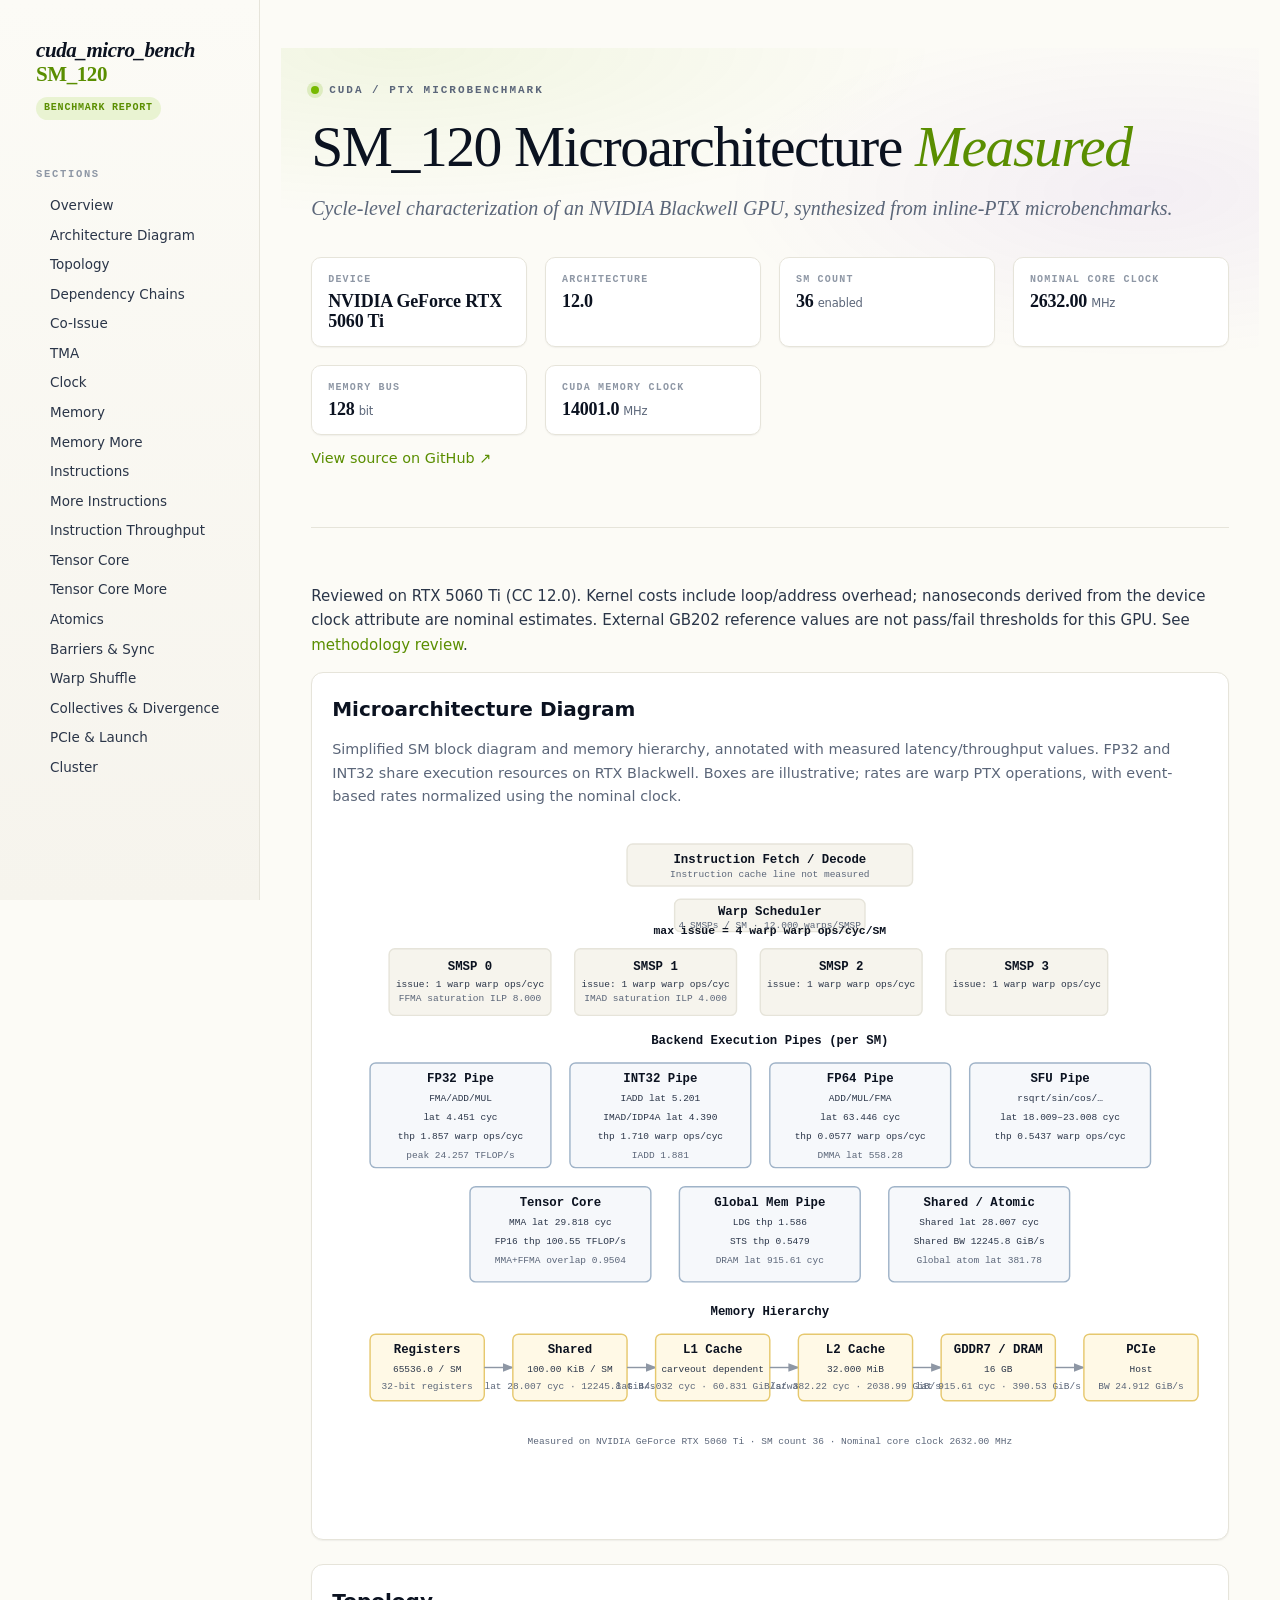
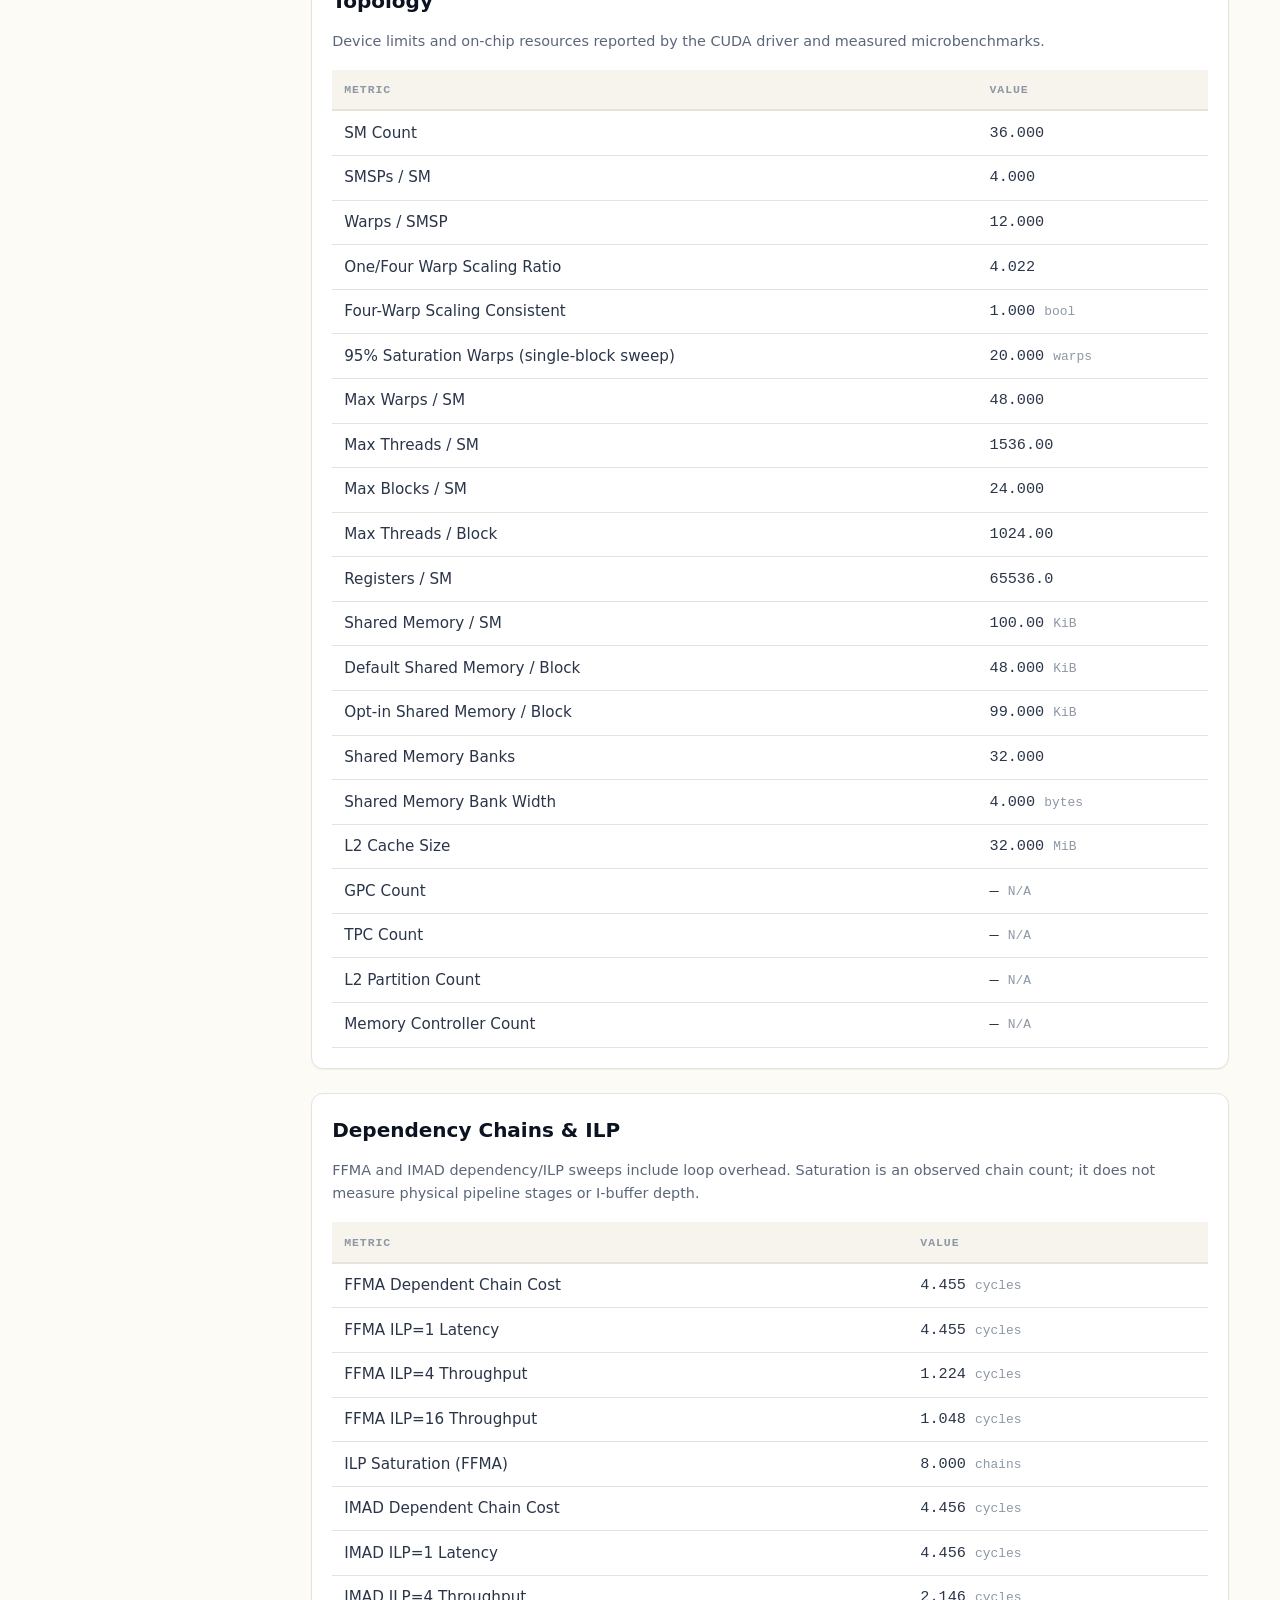
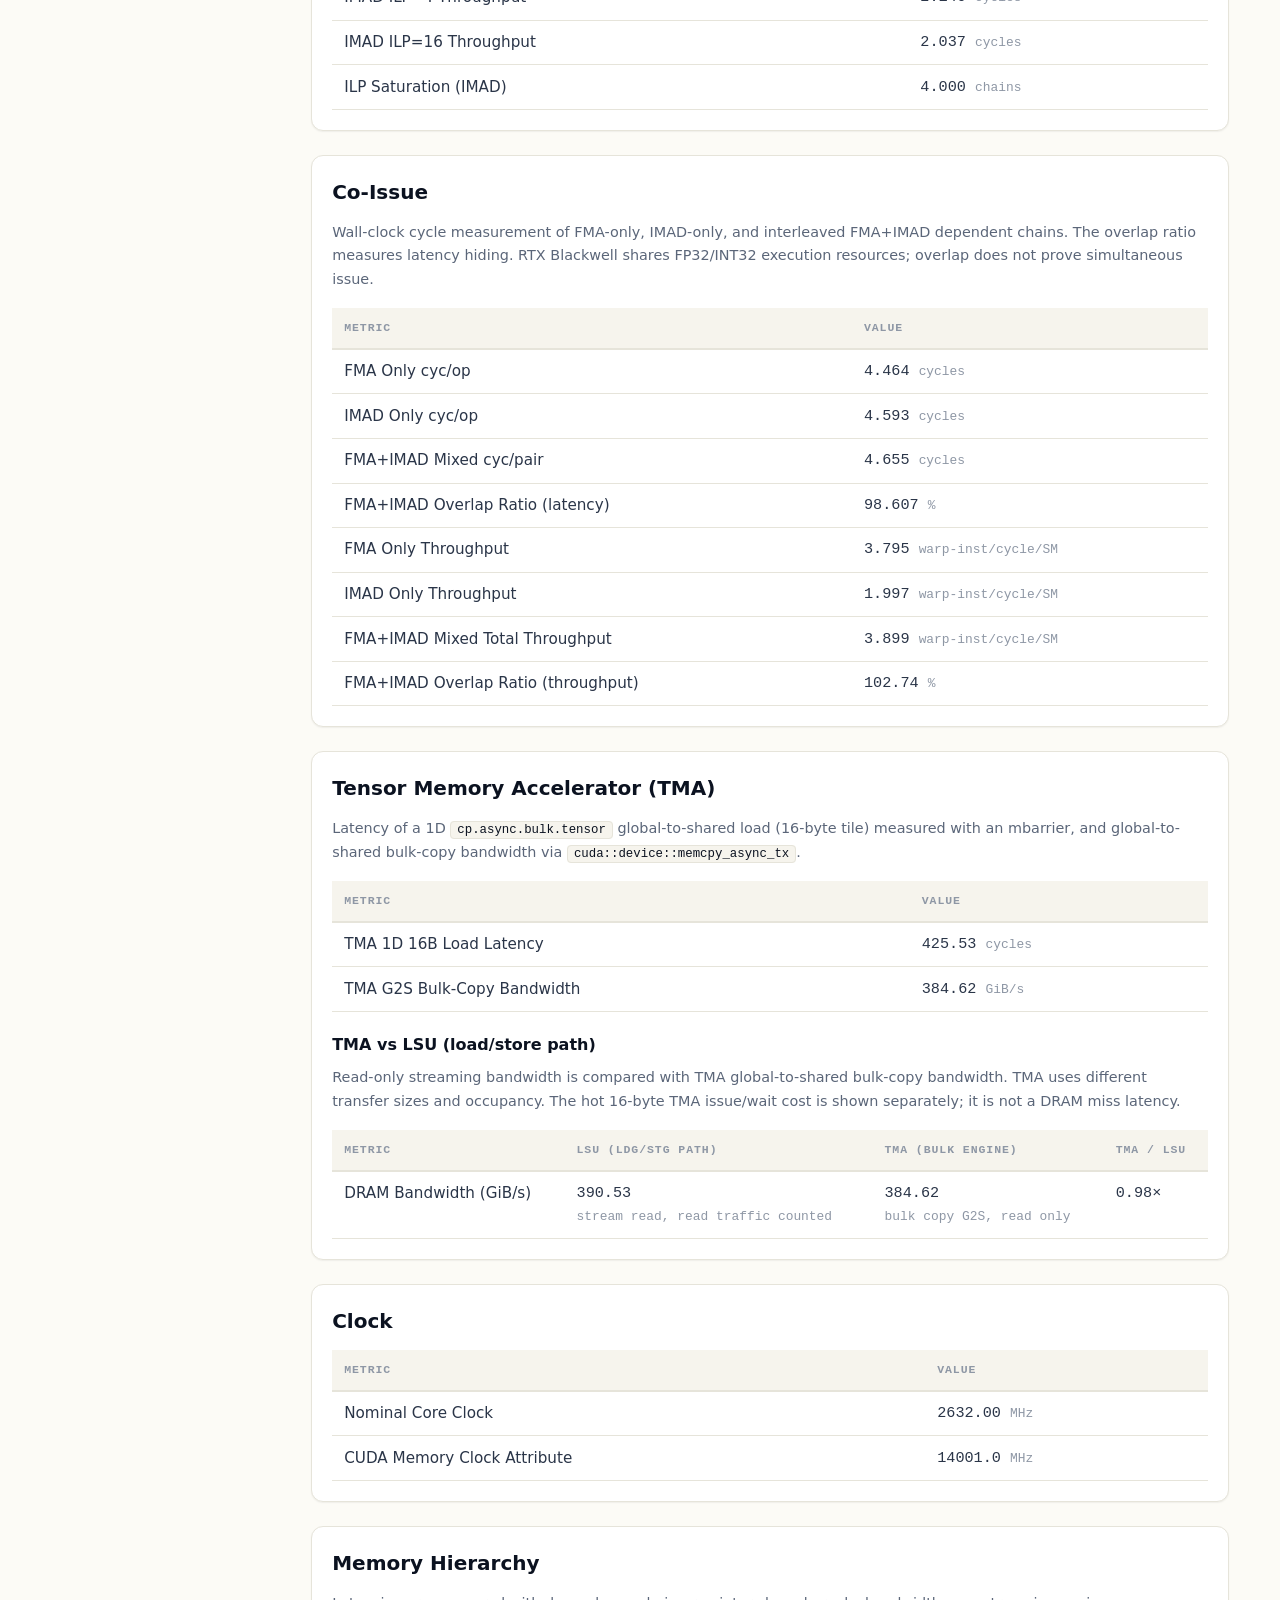
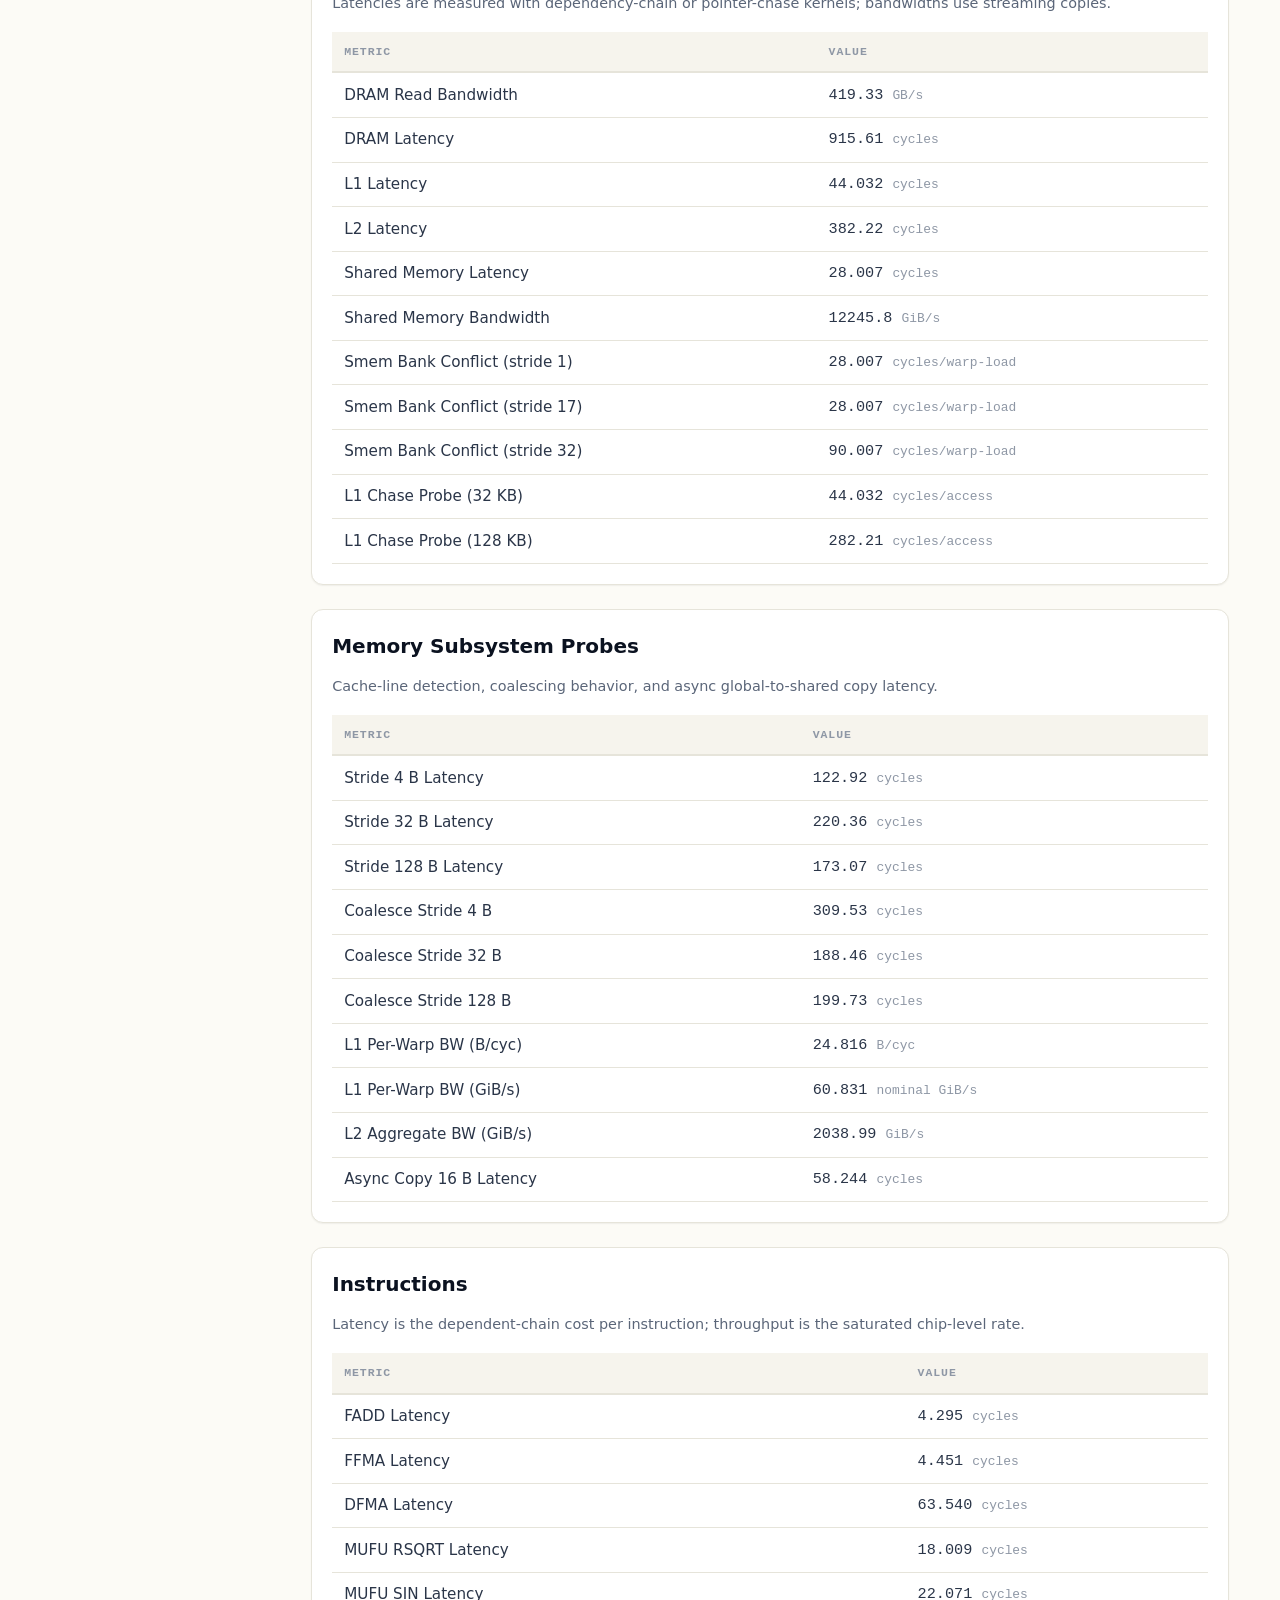
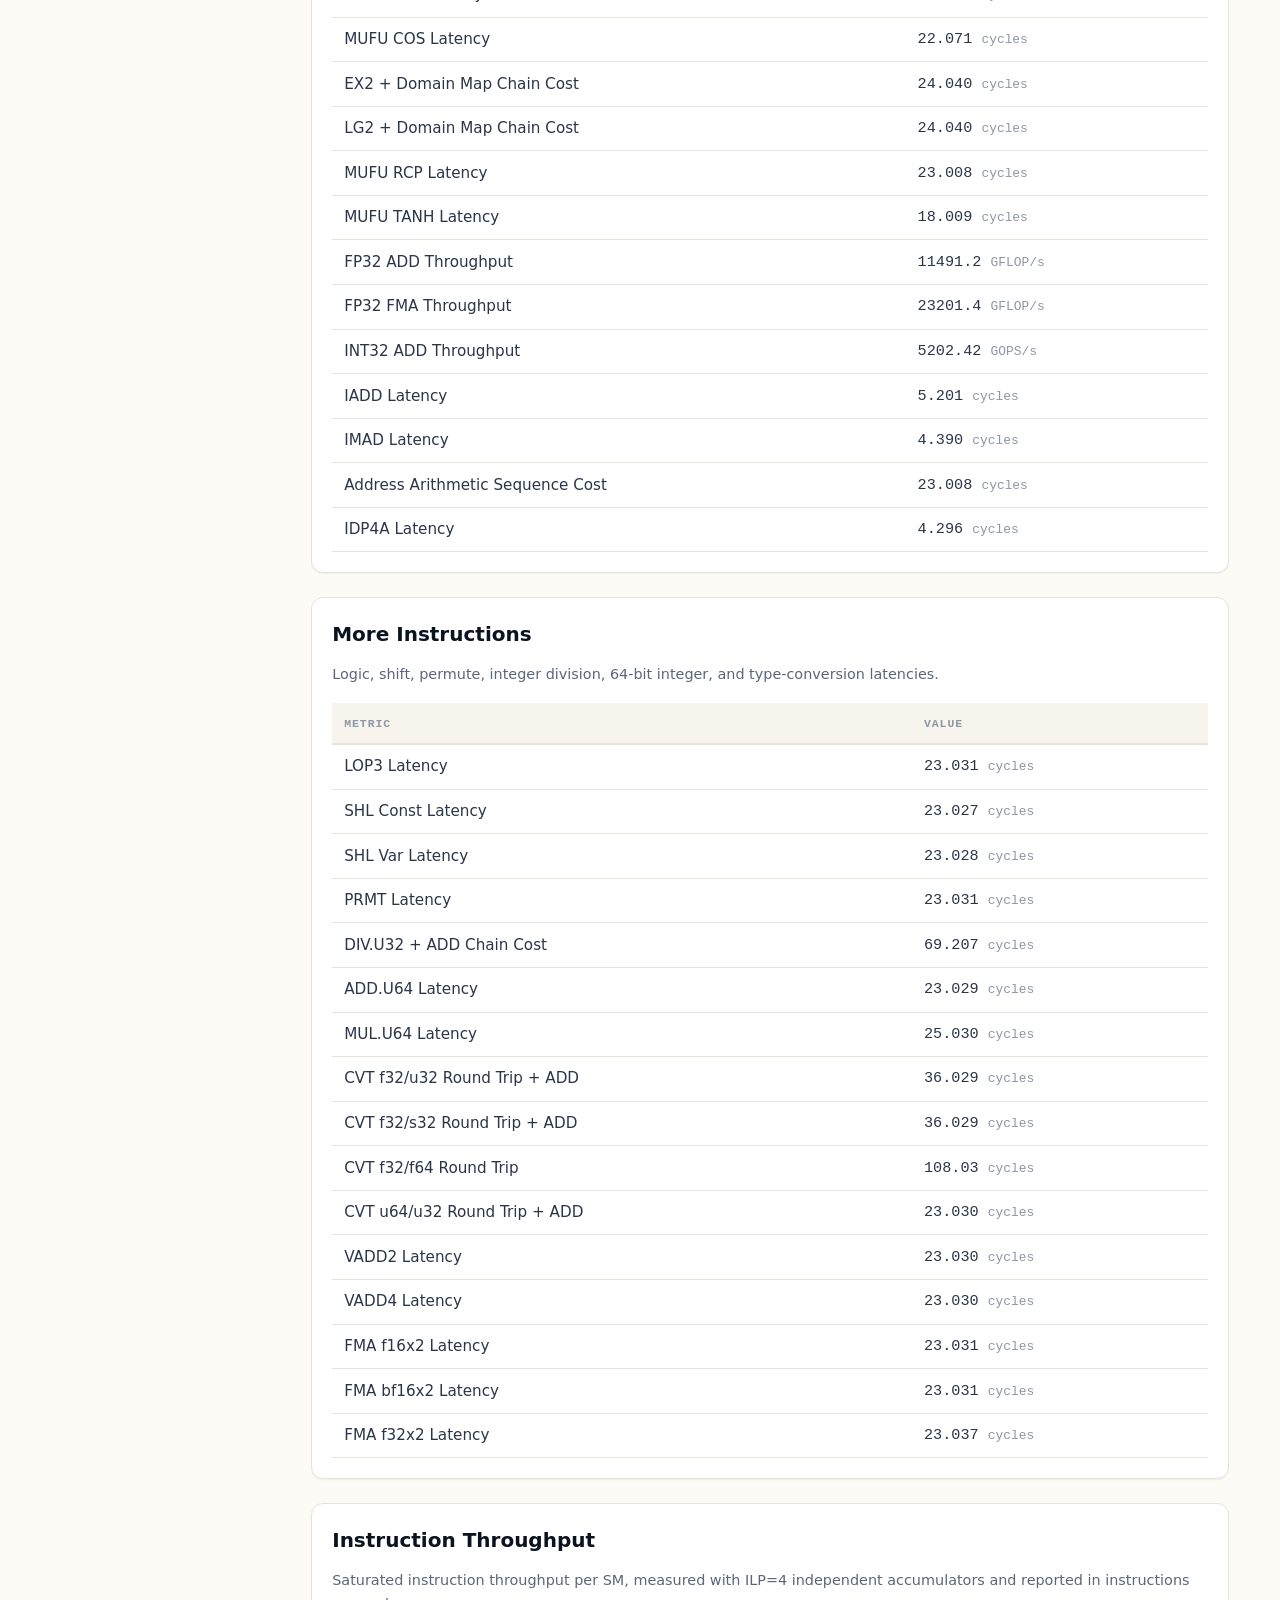
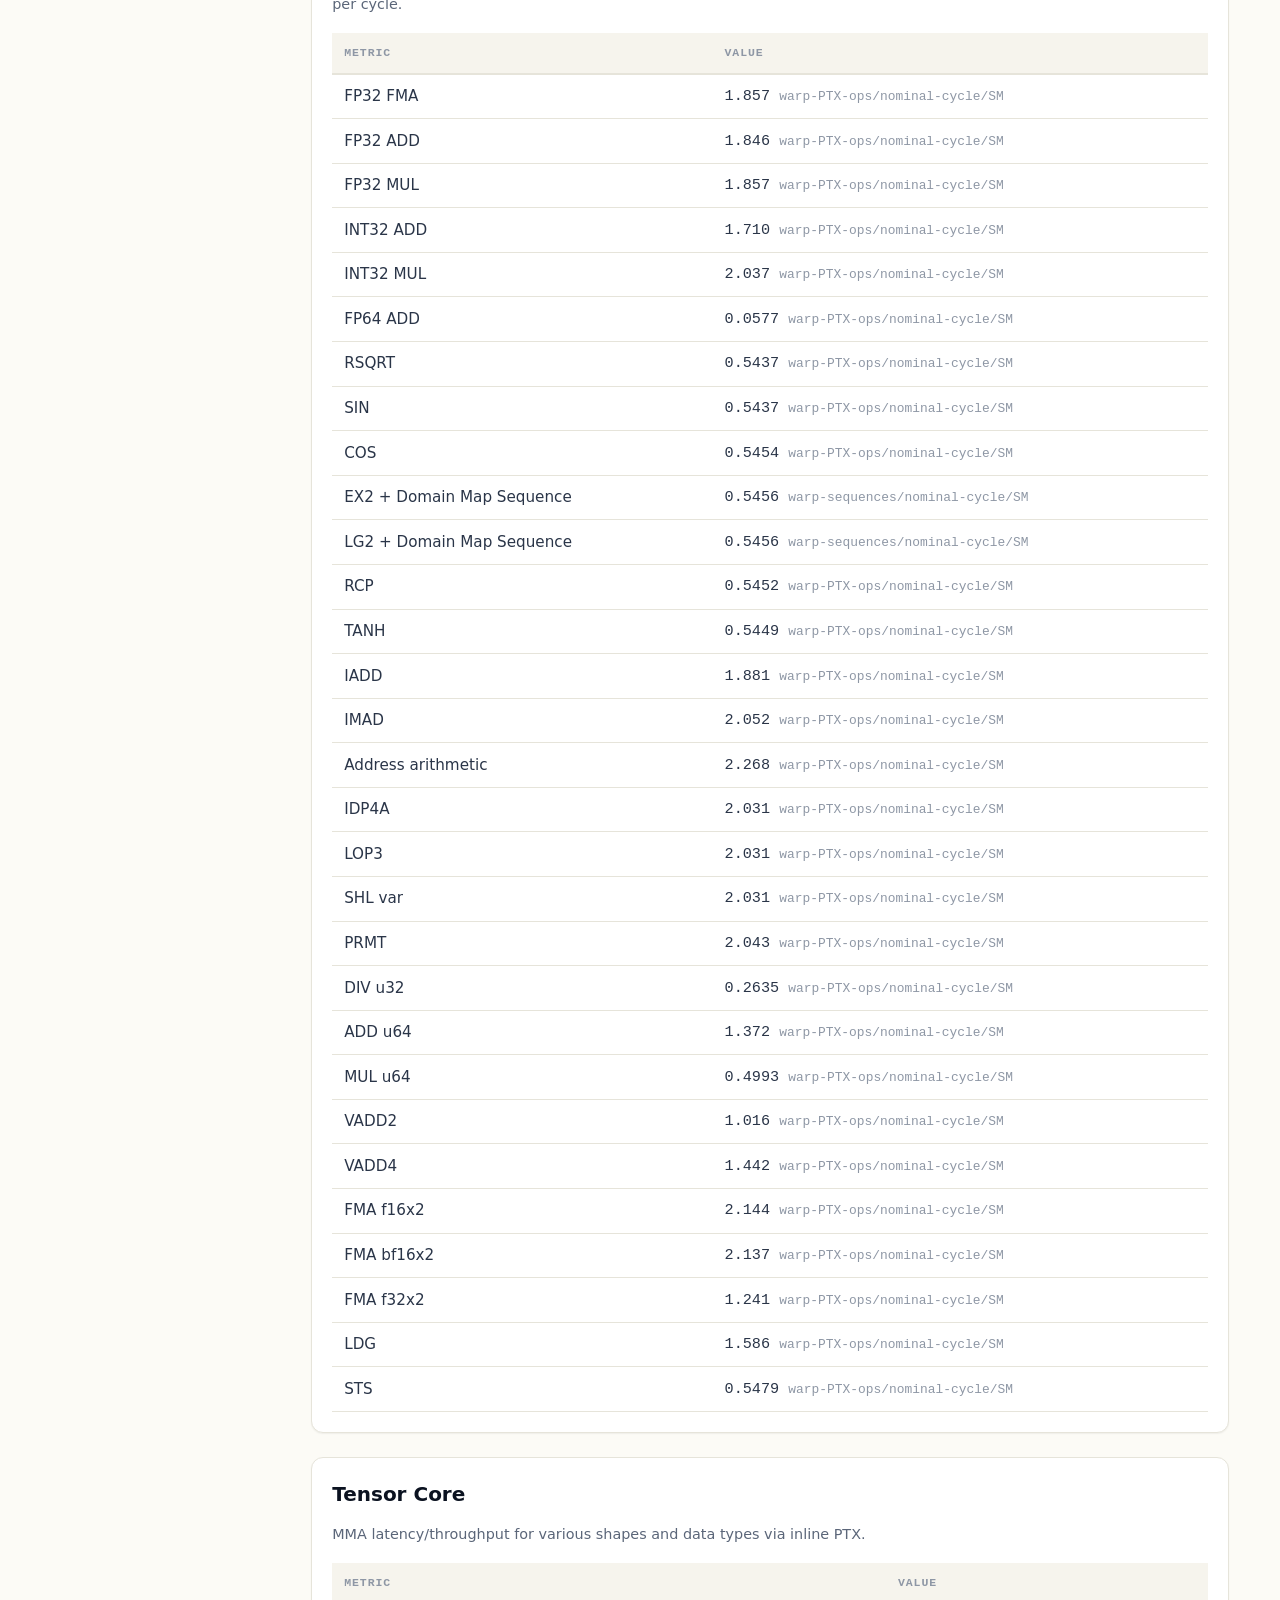
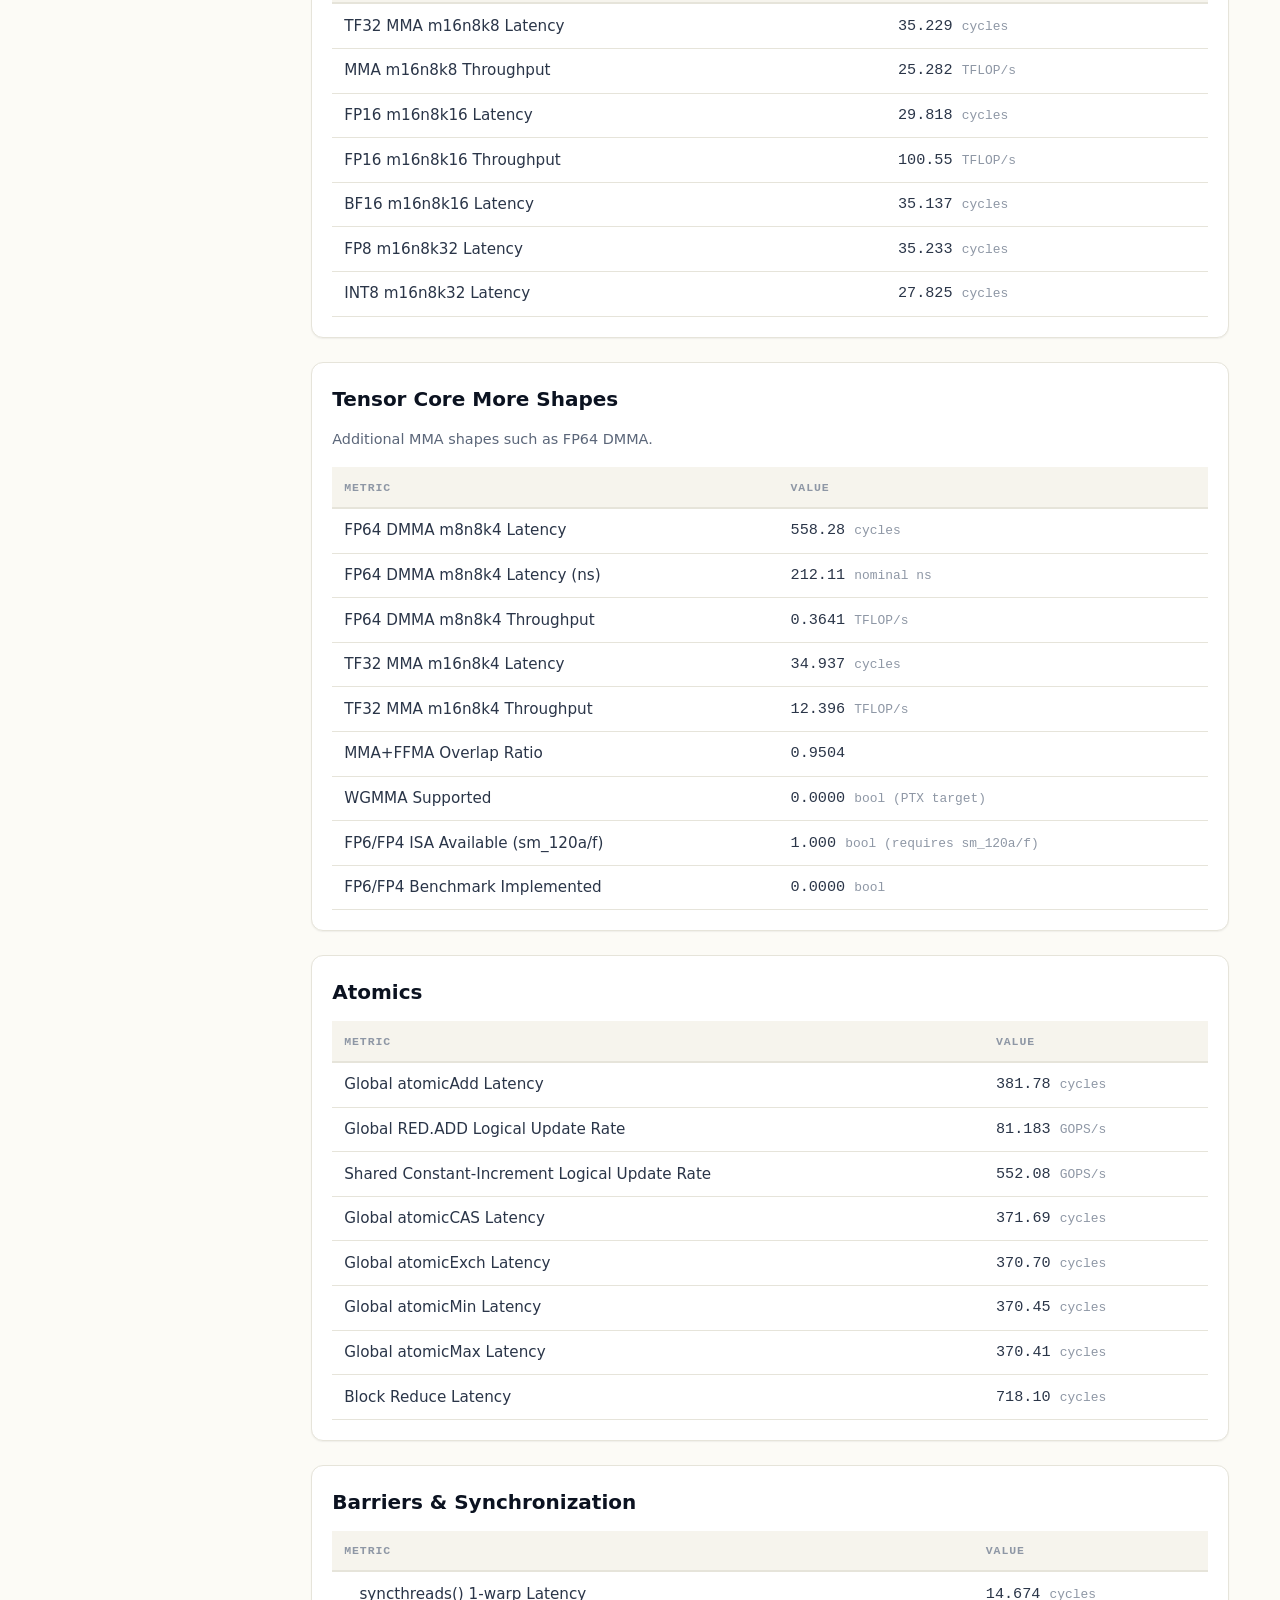
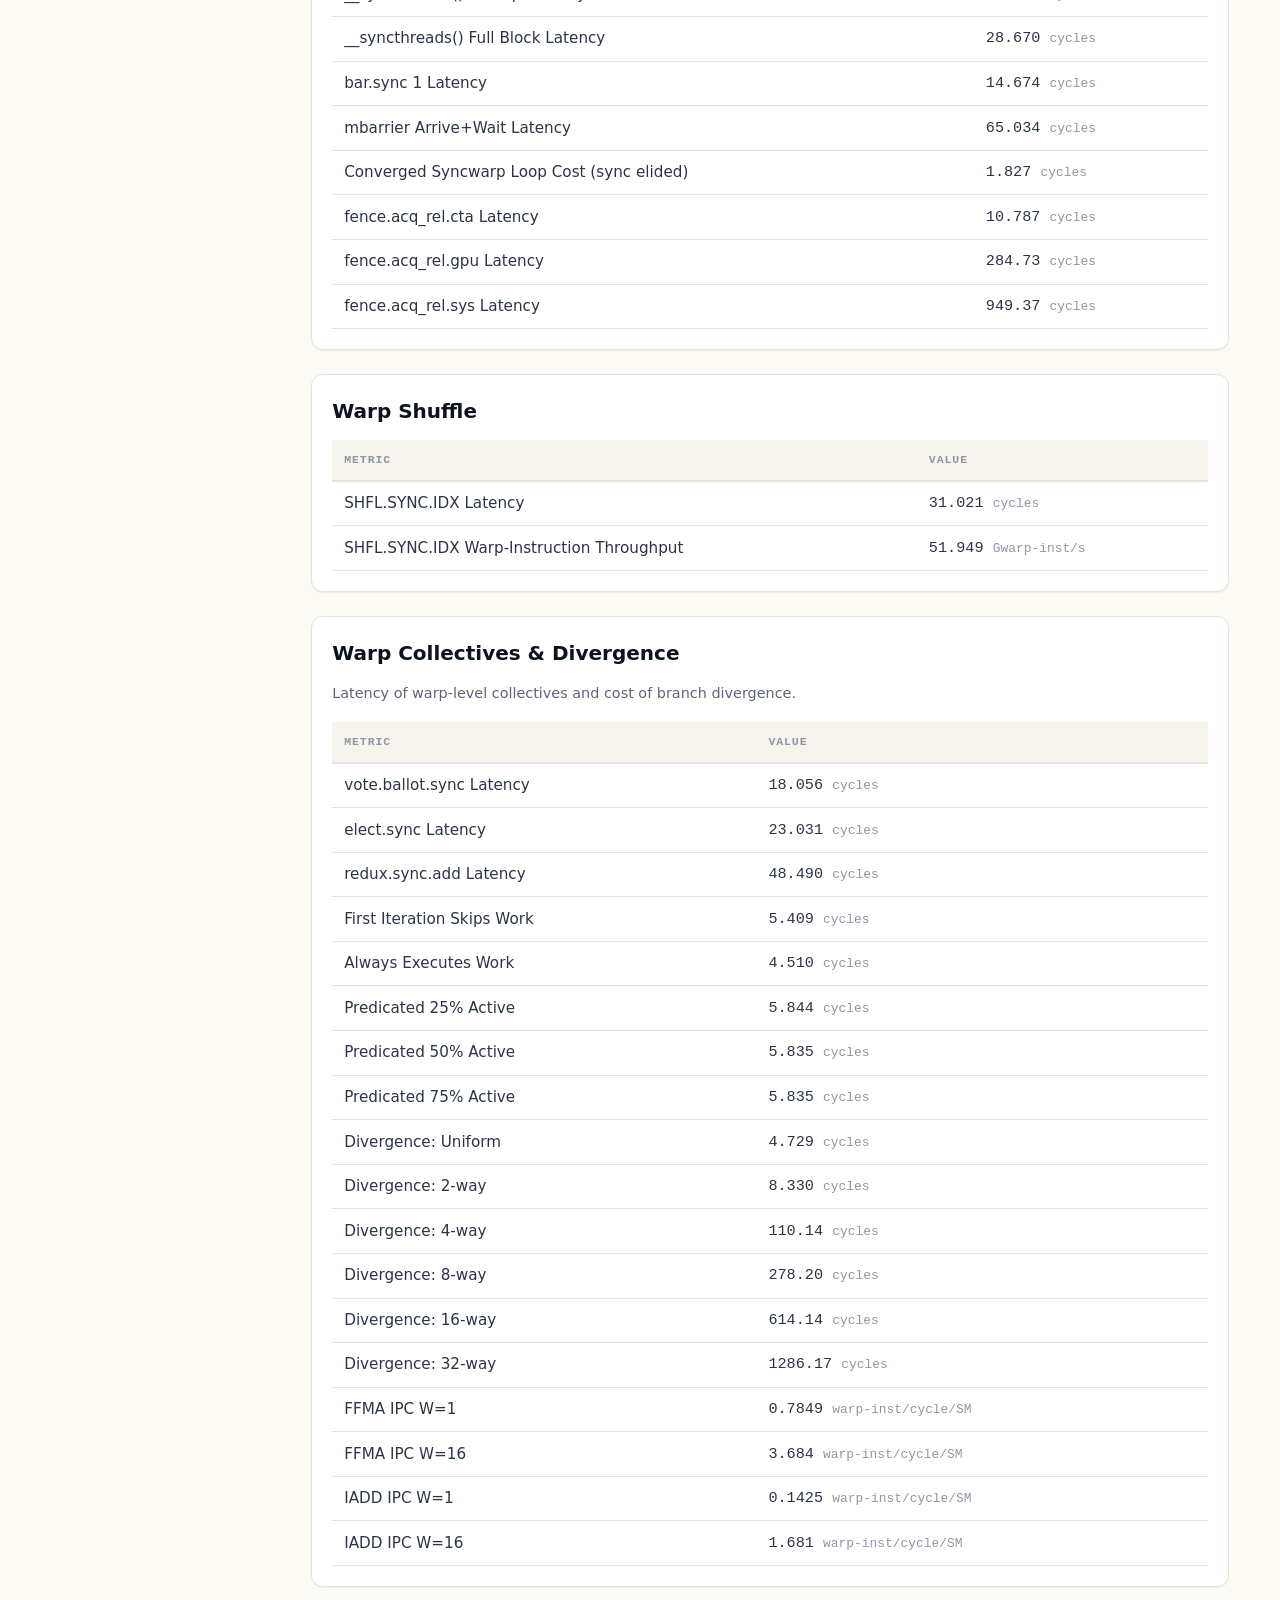
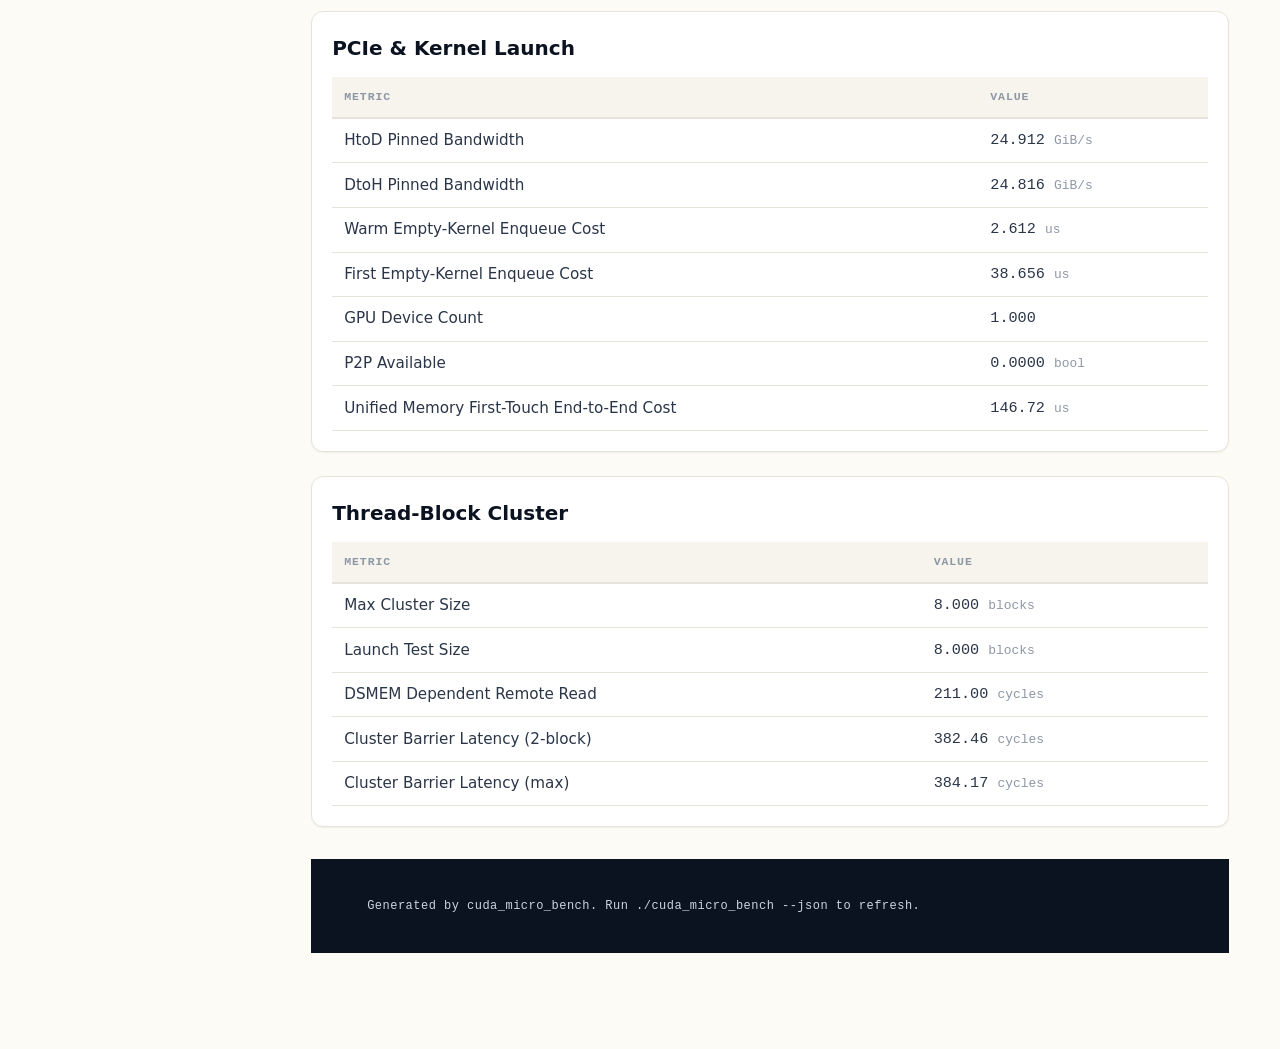
==== commit af859893: "Fix benchmark methodology and validate RTX 5060 Ti results Correct dependent timing, memory working " ====
--- a/docs/index.html
+++ b/docs/index.html
@@ -39,7 +39,7 @@
       <a href="#hero">Overview</a>
       <a href="#arch-diagram">Architecture Diagram</a>
       <a href="#topology">Topology</a>
-      <a href="#pipeline">Pipeline Depth</a>
+      <a href="#pipeline">Dependency Chains</a>
       <a href="#coissue">Co-Issue</a>
       <a href="#tma">TMA</a>
       <a href="#clock">Clock</a>
@@ -70,10 +70,11 @@
       </header>
 
       <div id="status"></div>
+      <p class="note">Reviewed on RTX 5060 Ti (CC 12.0). Kernel costs include loop/address overhead; nanoseconds derived from the device clock attribute are nominal estimates. External GB202 reference values are not pass/fail thresholds for this GPU. See <a href="review.md">methodology review</a>.</p>
 
       <section class="section-card" id="arch-diagram">
         <h2>Microarchitecture Diagram</h2>
-        <p class="note">Simplified SM block diagram and memory hierarchy, annotated with measured latency/throughput values. Peak issue throughput comes from the SMSP count and saturated instruction benchmarks.</p>
+        <p class="note">Simplified SM block diagram and memory hierarchy, annotated with measured latency/throughput values. FP32 and INT32 share execution resources on RTX Blackwell. Boxes are illustrative; rates are warp PTX operations, with event-based rates normalized using the nominal clock.</p>
         <svg class="arch-svg" viewBox="0 0 920 720" xmlns="http://www.w3.org/2000/svg">
           <defs>
             <marker id="arrowhead" markerWidth="8" markerHeight="6" refX="7" refY="3" orient="auto">
@@ -84,34 +85,34 @@
           <!-- Front end -->
           <rect x="310" y="20" width="300" height="44" rx="6" class="arch-box" />
           <text x="460" y="40" text-anchor="middle" class="arch-title">Instruction Fetch / Decode</text>
-          <text x="460" y="55" text-anchor="middle" class="arch-sub">1 instruction cache line = 64 B</text>
+          <text x="460" y="55" text-anchor="middle" class="arch-sub">Instruction cache line not measured</text>
 
           <rect x="360" y="78" width="200" height="34" rx="6" class="arch-box" />
           <text x="460" y="95" text-anchor="middle" class="arch-title">Warp Scheduler</text>
-          <text x="460" y="108" text-anchor="middle" class="arch-sub">4 SMSPs / SM · <tspan id="arch-warps-per-smsp">12</tspan> warps/SMSP</text>
+          <text x="460" y="108" text-anchor="middle" class="arch-sub">4 SMSPs / SM · <tspan id="arch-warps-per-smsp">—</tspan> warps/SMSP</text>
 
           <!-- SMSPs -->
           <g id="smsp-group">
             <rect x="60" y="130" width="170" height="70" rx="6" class="arch-box" />
             <text x="145" y="152" text-anchor="middle" class="arch-title">SMSP 0</text>
-            <text x="145" y="170" text-anchor="middle" class="arch-value">issue: 1 warp inst/cyc</text>
-            <text x="145" y="185" text-anchor="middle" class="arch-sub">I-buffer FFMA <tspan id="arch-ibuffer-ffma">8</tspan></text>
+            <text x="145" y="170" text-anchor="middle" class="arch-value">issue: 1 warp warp ops/cyc</text>
+            <text x="145" y="185" text-anchor="middle" class="arch-sub">FFMA saturation ILP <tspan id="arch-ibuffer-ffma">—</tspan></text>
 
             <rect x="255" y="130" width="170" height="70" rx="6" class="arch-box" />
             <text x="340" y="152" text-anchor="middle" class="arch-title">SMSP 1</text>
-            <text x="340" y="170" text-anchor="middle" class="arch-value">issue: 1 warp inst/cyc</text>
-            <text x="340" y="185" text-anchor="middle" class="arch-sub">I-buffer IMAD <tspan id="arch-ibuffer-imad">4</tspan></text>
+            <text x="340" y="170" text-anchor="middle" class="arch-value">issue: 1 warp warp ops/cyc</text>
+            <text x="340" y="185" text-anchor="middle" class="arch-sub">IMAD saturation ILP <tspan id="arch-ibuffer-imad">—</tspan></text>
 
             <rect x="450" y="130" width="170" height="70" rx="6" class="arch-box" />
             <text x="535" y="152" text-anchor="middle" class="arch-title">SMSP 2</text>
-            <text x="535" y="170" text-anchor="middle" class="arch-value">issue: 1 warp inst/cyc</text>
+            <text x="535" y="170" text-anchor="middle" class="arch-value">issue: 1 warp warp ops/cyc</text>
 
             <rect x="645" y="130" width="170" height="70" rx="6" class="arch-box" />
             <text x="730" y="152" text-anchor="middle" class="arch-title">SMSP 3</text>
-            <text x="730" y="170" text-anchor="middle" class="arch-value">issue: 1 warp inst/cyc</text>
+            <text x="730" y="170" text-anchor="middle" class="arch-value">issue: 1 warp warp ops/cyc</text>
           </g>
 
-          <text x="460" y="115" text-anchor="middle" class="arch-label" fill="var(--ink-3)">max issue = 4 warp inst/cyc/SM</text>
+          <text x="460" y="115" text-anchor="middle" class="arch-label" fill="var(--ink-3)">max issue = 4 warp warp ops/cyc/SM</text>
 
           <!-- Backend execution pipes -->
           <text x="460" y="230" text-anchor="middle" class="arch-title">Backend Execution Pipes (per SM)</text>
@@ -119,29 +120,29 @@
           <rect x="40" y="250" width="190" height="110" rx="6" class="arch-pipe" />
           <text x="135" y="270" text-anchor="middle" class="arch-title">FP32 Pipe</text>
           <text x="135" y="290" text-anchor="middle" class="arch-value">FMA/ADD/MUL</text>
-          <text x="135" y="310" text-anchor="middle" class="arch-value">lat <tspan id="arch-fp32-lat">4.5</tspan> cyc</text>
-          <text x="135" y="330" text-anchor="middle" class="arch-value">thp <tspan id="arch-fp32-thp">—</tspan> inst/cyc</text>
+          <text x="135" y="310" text-anchor="middle" class="arch-value">lat <tspan id="arch-fp32-lat">—</tspan> cyc</text>
+          <text x="135" y="330" text-anchor="middle" class="arch-value">thp <tspan id="arch-fp32-thp">—</tspan> warp ops/cyc</text>
           <text x="135" y="350" text-anchor="middle" class="arch-sub">peak <tspan id="arch-fp32-peak">—</tspan> TFLOP/s</text>
 
           <rect x="250" y="250" width="190" height="110" rx="6" class="arch-pipe" />
           <text x="345" y="270" text-anchor="middle" class="arch-title">INT32 Pipe</text>
-          <text x="345" y="290" text-anchor="middle" class="arch-value">IADD3/LEA lat <tspan id="arch-int32-fast-lat">1.8</tspan></text>
-          <text x="345" y="310" text-anchor="middle" class="arch-value">IMAD/IDP4A lat <tspan id="arch-int32-slow-lat">4.5</tspan></text>
-          <text x="345" y="330" text-anchor="middle" class="arch-value">thp <tspan id="arch-int32-thp">—</tspan> inst/cyc</text>
-          <text x="345" y="350" text-anchor="middle" class="arch-sub">fast IADD3 <tspan id="arch-iadd3-thp">—</tspan></text>
+          <text x="345" y="290" text-anchor="middle" class="arch-value">IADD lat <tspan id="arch-int32-fast-lat">—</tspan></text>
+          <text x="345" y="310" text-anchor="middle" class="arch-value">IMAD/IDP4A lat <tspan id="arch-int32-slow-lat">—</tspan></text>
+          <text x="345" y="330" text-anchor="middle" class="arch-value">thp <tspan id="arch-int32-thp">—</tspan> warp ops/cyc</text>
+          <text x="345" y="350" text-anchor="middle" class="arch-sub">IADD <tspan id="arch-iadd3-thp">—</tspan></text>
 
           <rect x="460" y="250" width="190" height="110" rx="6" class="arch-pipe" />
           <text x="555" y="270" text-anchor="middle" class="arch-title">FP64 Pipe</text>
           <text x="555" y="290" text-anchor="middle" class="arch-value">ADD/MUL/FMA</text>
-          <text x="555" y="310" text-anchor="middle" class="arch-value">lat <tspan id="arch-fp64-lat">62.9</tspan> cyc</text>
-          <text x="555" y="330" text-anchor="middle" class="arch-value">thp <tspan id="arch-fp64-thp">—</tspan> inst/cyc</text>
-          <text x="555" y="350" text-anchor="middle" class="arch-sub">DMMA lat <tspan id="arch-dmma-lat">558</tspan></text>
+          <text x="555" y="310" text-anchor="middle" class="arch-value">lat <tspan id="arch-fp64-lat">—</tspan> cyc</text>
+          <text x="555" y="330" text-anchor="middle" class="arch-value">thp <tspan id="arch-fp64-thp">—</tspan> warp ops/cyc</text>
+          <text x="555" y="350" text-anchor="middle" class="arch-sub">DMMA lat <tspan id="arch-dmma-lat">—</tspan></text>
 
           <rect x="670" y="250" width="190" height="110" rx="6" class="arch-pipe" />
           <text x="765" y="270" text-anchor="middle" class="arch-title">SFU Pipe</text>
           <text x="765" y="290" text-anchor="middle" class="arch-value">rsqrt/sin/cos/…</text>
-          <text x="765" y="310" text-anchor="middle" class="arch-value">lat <tspan id="arch-sfu-lat">18–46</tspan> cyc</text>
-          <text x="765" y="330" text-anchor="middle" class="arch-value">thp <tspan id="arch-sfu-thp">—</tspan> inst/cyc</text>
+          <text x="765" y="310" text-anchor="middle" class="arch-value">lat <tspan id="arch-sfu-lat">—</tspan> cyc</text>
+          <text x="765" y="330" text-anchor="middle" class="arch-value">thp <tspan id="arch-sfu-thp">—</tspan> warp ops/cyc</text>
 
           <rect x="145" y="380" width="190" height="100" rx="6" class="arch-pipe" />
           <text x="240" y="400" text-anchor="middle" class="arch-title">Tensor Core</text>
@@ -166,30 +167,30 @@
 
           <rect x="40" y="535" width="120" height="70" rx="6" class="arch-mem" />
           <text x="100" y="555" text-anchor="middle" class="arch-title">Registers</text>
-          <text x="100" y="575" text-anchor="middle" class="arch-value">65536 / SM</text>
-          <text x="100" y="593" text-anchor="middle" class="arch-sub">~0 cyc</text>
+          <text x="100" y="575" text-anchor="middle" class="arch-value"><tspan id="arch-register-count">—</tspan> / SM</text>
+          <text x="100" y="593" text-anchor="middle" class="arch-sub">32-bit registers</text>
 
           <line x1="160" y1="570" x2="190" y2="570" class="arch-arrow" />
           <rect x="190" y="535" width="120" height="70" rx="6" class="arch-mem" />
           <text x="250" y="555" text-anchor="middle" class="arch-title">Shared</text>
-          <text x="250" y="575" text-anchor="middle" class="arch-value">100 KB / SM</text>
+          <text x="250" y="575" text-anchor="middle" class="arch-value"><tspan id="arch-shared-size">—</tspan> KiB / SM</text>
           <text x="250" y="593" text-anchor="middle" class="arch-sub" id="arch-shared-box">lat — · BW —</text>
 
           <line x1="310" y1="570" x2="340" y2="570" class="arch-arrow" />
           <rect x="340" y="535" width="120" height="70" rx="6" class="arch-mem" />
           <text x="400" y="555" text-anchor="middle" class="arch-title">L1 Cache</text>
-          <text x="400" y="575" text-anchor="middle" class="arch-value">~48 KB / SM</text>
+          <text x="400" y="575" text-anchor="middle" class="arch-value">carveout dependent</text>
           <text x="400" y="593" text-anchor="middle" class="arch-sub" id="arch-l1-box">lat — · BW —</text>
 
           <line x1="460" y1="570" x2="490" y2="570" class="arch-arrow" />
           <rect x="490" y="535" width="120" height="70" rx="6" class="arch-mem" />
           <text x="550" y="555" text-anchor="middle" class="arch-title">L2 Cache</text>
-          <text x="550" y="575" text-anchor="middle" class="arch-value">32 MB</text>
+          <text x="550" y="575" text-anchor="middle" class="arch-value"><tspan id="arch-l2-size">—</tspan> MiB</text>
           <text x="550" y="593" text-anchor="middle" class="arch-sub" id="arch-l2-box">lat — · BW —</text>
 
           <line x1="610" y1="570" x2="640" y2="570" class="arch-arrow" />
           <rect x="640" y="535" width="120" height="70" rx="6" class="arch-mem" />
-          <text x="700" y="555" text-anchor="middle" class="arch-title">HBM / DRAM</text>
+          <text x="700" y="555" text-anchor="middle" class="arch-title">GDDR7 / DRAM</text>
           <text x="700" y="575" text-anchor="middle" class="arch-value">16 GB</text>
           <text x="700" y="593" text-anchor="middle" class="arch-sub" id="arch-hbm-box">lat — · BW —</text>
 
@@ -200,7 +201,7 @@
           <text x="850" y="593" text-anchor="middle" class="arch-sub" id="arch-pcie-box">BW —</text>
 
           <!-- Footnote -->
-          <text x="460" y="650" text-anchor="middle" class="arch-sub">Measured on <tspan id="arch-device">—</tspan> · SM count <tspan id="arch-sm-count">—</tspan> · Core clock <tspan id="arch-clock">—</tspan> MHz</text>
+          <text x="460" y="650" text-anchor="middle" class="arch-sub">Measured on <tspan id="arch-device">—</tspan> · SM count <tspan id="arch-sm-count">—</tspan> · Nominal core clock <tspan id="arch-clock">—</tspan> MHz</text>
         </svg>
       </section>
 
@@ -211,14 +212,14 @@
       </section>
 
       <section class="section-card" id="pipeline">
-        <h2>Pipeline Depth &amp; ILP</h2>
-        <p class="note">ILP sweep for FFMA and IADD3: latency at ILP=1 approximates pipeline depth; saturation reveals issue throughput.</p>
+        <h2>Dependency Chains &amp; ILP</h2>
+        <p class="note">FFMA and IMAD dependency/ILP sweeps include loop overhead. Saturation is an observed chain count; it does not measure physical pipeline stages or I-buffer depth.</p>
         <table class="metric-table" id="pipeline-table"></table>
       </section>
 
       <section class="section-card" id="coissue">
         <h2>Co-Issue</h2>
-        <p class="note">Wall-clock cycle measurement of FMA-only, IMAD-only, and interleaved FMA+IMAD dependent chains. The overlap ratio estimates independent pipe dispatch.</p>
+        <p class="note">Wall-clock cycle measurement of FMA-only, IMAD-only, and interleaved FMA+IMAD dependent chains. The overlap ratio measures latency hiding. RTX Blackwell shares FP32/INT32 execution resources; overlap does not prove simultaneous issue.</p>
         <table class="metric-table" id="coissue-table"></table>
       </section>
 
@@ -227,7 +228,7 @@
         <p class="note">Latency of a 1D <code>cp.async.bulk.tensor</code> global-to-shared load (16-byte tile) measured with an mbarrier, and global-to-shared bulk-copy bandwidth via <code>cuda::device::memcpy_async_tx</code>.</p>
         <table class="metric-table" id="tma-table"></table>
         <h3 style="margin: 1.25rem 0 0.5rem; font-size: 1rem; color: var(--ink);">TMA vs LSU (load/store path)</h3>
-        <p class="note">Same DRAM, two engines. LSU bandwidth is a stream copy counting read+write traffic; TMA bandwidth counts read-only bulk copies into shared memory. LSU latency is a 4-byte pointer chase; TMA latency is a 16-byte tile load into shared memory.</p>
+        <p class="note">Read-only streaming bandwidth is compared with TMA global-to-shared bulk-copy bandwidth. TMA uses different transfer sizes and occupancy. The hot 16-byte TMA issue/wait cost is shown separately; it is not a DRAM miss latency.</p>
         <table class="metric-table" id="tma-lsu-table"></table>
       </section>
 
@@ -321,15 +322,17 @@
         { key: ['results','topology','sm_count'], name: 'SM Count' },
         { key: ['results','topology','smsps_per_sm'], name: 'SMSPs / SM' },
         { key: ['results','topology','warps_per_smsp'], name: 'Warps / SMSP' },
-        { key: ['results','topology','warp_to_smsp_round_robin_ratio'], name: 'Warp-to-SMSP Ratio' },
-        { key: ['results','topology','warp_to_smsp_consistent'], name: 'Warp-to-SMSP Consistent' },
-        { key: ['results','topology','full_latency_hiding_warps'], name: 'Full Latency Hiding Warps' },
+        { key: ['results','topology','one_vs_four_warp_scaling_ratio'], name: 'One/Four Warp Scaling Ratio' },
+        { key: ['results','topology','four_warp_scaling_consistent'], name: 'Four-Warp Scaling Consistent' },
+        { key: ['results','topology','sweep_saturation_warps'], name: '95% Saturation Warps (single-block sweep)' },
         { key: ['results','topology','max_warps_per_sm'], name: 'Max Warps / SM' },
         { key: ['results','topology','max_threads_per_sm'], name: 'Max Threads / SM' },
         { key: ['results','topology','max_blocks_per_sm'], name: 'Max Blocks / SM' },
         { key: ['results','topology','max_threads_per_block'], name: 'Max Threads / Block' },
         { key: ['results','topology','registers_per_sm'], name: 'Registers / SM' },
         { key: ['results','topology','shared_memory_per_sm_kb'], name: 'Shared Memory / SM' },
+        { key: ['results','topology','shared_memory_per_block_default_kb'], name: 'Default Shared Memory / Block' },
+        { key: ['results','topology','shared_memory_per_block_optin_kb'], name: 'Opt-in Shared Memory / Block' },
         { key: ['results','topology','shared_memory_banks'], name: 'Shared Memory Banks' },
         { key: ['results','topology','shared_memory_bank_width_bytes'], name: 'Shared Memory Bank Width' },
         { key: ['results','topology','l2_cache_size_mb'], name: 'L2 Cache Size' },
@@ -339,16 +342,16 @@
         { key: ['results','topology','memory_controller_count'], name: 'Memory Controller Count' },
       ],
       pipeline: [
-        { key: ['results','pipeline_depth','ffma_pipeline_depth_cycles'], name: 'FFMA Pipeline Depth' },
+        { key: ['results','pipeline_depth','ffma_dependent_chain_cycles'], name: 'FFMA Dependent Chain Cost' },
         { key: ['results','pipeline_depth','ffma_ilp1_cyc_per_op'], name: 'FFMA ILP=1 Latency' },
         { key: ['results','pipeline_depth','ffma_ilp4_cyc_per_op'], name: 'FFMA ILP=4 Throughput' },
         { key: ['results','pipeline_depth','ffma_ilp16_cyc_per_op'], name: 'FFMA ILP=16 Throughput' },
-        { key: ['results','pipeline_depth','inferred_ibuffer_entries_ffma'], name: 'Inferred I-buffer Entries (FFMA)' },
-        { key: ['results','pipeline_depth','imad_pipeline_depth_cycles'], name: 'IMAD Pipeline Depth' },
+        { key: ['results','pipeline_depth','saturation_ilp_ffma'], name: 'ILP Saturation (FFMA)' },
+        { key: ['results','pipeline_depth','imad_dependent_chain_cycles'], name: 'IMAD Dependent Chain Cost' },
         { key: ['results','pipeline_depth','imad_ilp1_cyc_per_op'], name: 'IMAD ILP=1 Latency' },
         { key: ['results','pipeline_depth','imad_ilp4_cyc_per_op'], name: 'IMAD ILP=4 Throughput' },
         { key: ['results','pipeline_depth','imad_ilp16_cyc_per_op'], name: 'IMAD ILP=16 Throughput' },
-        { key: ['results','pipeline_depth','inferred_ibuffer_entries_imad'], name: 'Inferred I-buffer Entries (IMAD)' },
+        { key: ['results','pipeline_depth','saturation_ilp_imad'], name: 'ILP Saturation (IMAD)' },
       ],
       coissue: [
         { key: ['results','coissue','fma_only_cyc_per_op'], name: 'FMA Only cyc/op' },
@@ -365,8 +368,8 @@
         { key: ['results','tma','tma_g2s_load_bw_gibps'], name: 'TMA G2S Bulk-Copy Bandwidth' },
       ],
       clock: [
-        { key: ['results','clock','core_clock_mhz'], name: 'Core Clock' },
-        { key: ['results','clock','memory_clock_mhz'], name: 'Memory Clock' },
+        { key: ['results','clock','core_clock_mhz'], name: 'Nominal Core Clock' },
+        { key: ['results','clock','memory_clock_mhz'], name: 'CUDA Memory Clock Attribute' },
       ],
       memory: [
         { key: ['results','memory','dram_read_bw_gbps'], name: 'DRAM Read Bandwidth' },
@@ -380,10 +383,8 @@
         { key: ['results','memory_shared','bank_conflict_stride_32_cycles'], name: 'Smem Bank Conflict (stride 32)' },
         { key: ['results','memory_cache','l1_chase_32_kb_cycles'], name: 'L1 Chase Probe (32 KB)' },
         { key: ['results','memory_cache','l1_chase_128_kb_cycles'], name: 'L1 Chase Probe (128 KB)' },
-        { key: ['results','memory_cache','stride_128_bytes_cycles'], name: 'L2/DRAM Stride 128 B' },
       ],
       'memory-more': [
-        { key: ['results','memory_more','detected_cache_line_bytes'], name: 'Detected Cache Line' },
         { key: ['results','memory_more','stride_latency_4_bytes_cyc'], name: 'Stride 4 B Latency' },
         { key: ['results','memory_more','stride_latency_32_bytes_cyc'], name: 'Stride 32 B Latency' },
         { key: ['results','memory_more','stride_latency_128_bytes_cyc'], name: 'Stride 128 B Latency' },
@@ -402,17 +403,16 @@
         { key: ['results','instructions','mufu_rsq_latency_cyc'], name: 'MUFU RSQRT Latency' },
         { key: ['results','instructions','sin_latency_cyc'], name: 'MUFU SIN Latency' },
         { key: ['results','instructions','cos_latency_cyc'], name: 'MUFU COS Latency' },
-        { key: ['results','instructions','ex2_latency_cyc'], name: 'MUFU EX2 Latency' },
-        { key: ['results','instructions','lg2_latency_cyc'], name: 'MUFU LG2 Latency' },
+        { key: ['results','instructions','ex2_bounded_chain_cyc'], name: 'EX2 + Domain Map Chain Cost' },
+        { key: ['results','instructions','lg2_bounded_chain_cyc'], name: 'LG2 + Domain Map Chain Cost' },
         { key: ['results','instructions','rcp_latency_cyc'], name: 'MUFU RCP Latency' },
         { key: ['results','instructions','tanh_latency_cyc'], name: 'MUFU TANH Latency' },
-        { key: ['results','instructions','atoms_add_latency_cyc'], name: 'ATOMS.ADD Latency' },
         { key: ['results','instructions','fp32_add_gflops'], name: 'FP32 ADD Throughput' },
         { key: ['results','instructions','fp32_fma_gflops'], name: 'FP32 FMA Throughput' },
         { key: ['results','instructions','int32_add_gops'], name: 'INT32 ADD Throughput' },
-        { key: ['results','instructions_extended','iadd3_latency_cycles'], name: 'IADD3 Latency' },
+        { key: ['results','instructions_extended','iadd_latency_cycles'], name: 'IADD Latency' },
         { key: ['results','instructions_extended','imad_latency_cycles'], name: 'IMAD Latency' },
-        { key: ['results','instructions_extended','lea_latency_cycles'], name: 'LEA Latency' },
+        { key: ['results','instructions_extended','address_sequence_latency_cycles'], name: 'Address Arithmetic Sequence Cost' },
         { key: ['results','instructions_extended','idp4a_latency_cycles'], name: 'IDP4A Latency' },
       ],
       'more-instructions': [
@@ -420,13 +420,13 @@
         { key: ['results','instructions_more','shl_const_latency_cyc'], name: 'SHL Const Latency' },
         { key: ['results','instructions_more','shl_var_latency_cyc'], name: 'SHL Var Latency' },
         { key: ['results','instructions_more','prmt_latency_cyc'], name: 'PRMT Latency' },
-        { key: ['results','instructions_more','div_u32_latency_cyc'], name: 'DIV.U32 Latency' },
+        { key: ['results','instructions_more','div_u32_plus_add_latency_cyc'], name: 'DIV.U32 + ADD Chain Cost' },
         { key: ['results','instructions_more','add_u64_latency_cyc'], name: 'ADD.U64 Latency' },
         { key: ['results','instructions_more','mul_u64_latency_cyc'], name: 'MUL.U64 Latency' },
-        { key: ['results','instructions_more','cvt_f32_u32_latency_cyc'], name: 'CVT f32<->u32 Latency' },
-        { key: ['results','instructions_more','cvt_f32_s32_latency_cyc'], name: 'CVT f32<->s32 Latency' },
-        { key: ['results','instructions_more','cvt_f32_f64_latency_cyc'], name: 'CVT f32<->f64 Latency' },
-        { key: ['results','instructions_more','cvt_u64_u32_latency_cyc'], name: 'CVT u64<->u32 Latency' },
+        { key: ['results','instructions_more','cvt_f32_u32_roundtrip_add_cyc'], name: 'CVT f32/u32 Round Trip + ADD' },
+        { key: ['results','instructions_more','cvt_f32_s32_roundtrip_add_cyc'], name: 'CVT f32/s32 Round Trip + ADD' },
+        { key: ['results','instructions_more','cvt_f32_f64_roundtrip_cyc'], name: 'CVT f32/f64 Round Trip' },
+        { key: ['results','instructions_more','cvt_u64_u32_roundtrip_add_cyc'], name: 'CVT u64/u32 Round Trip + ADD' },
         { key: ['results','instructions_more','vadd2_latency_cyc'], name: 'VADD2 Latency' },
         { key: ['results','instructions_more','vadd4_latency_cyc'], name: 'VADD4 Latency' },
         { key: ['results','instructions_more','fma_f16x2_latency_cyc'], name: 'FMA f16x2 Latency' },
@@ -443,13 +443,13 @@
         { key: ['results','instructions','rsqrt_throughput_ipc'], name: 'RSQRT' },
         { key: ['results','instructions','sin_throughput_ipc'], name: 'SIN' },
         { key: ['results','instructions','cos_throughput_ipc'], name: 'COS' },
-        { key: ['results','instructions','ex2_throughput_ipc'], name: 'EX2' },
-        { key: ['results','instructions','lg2_throughput_ipc'], name: 'LG2' },
+        { key: ['results','instructions','ex2_bounded_sequence_throughput'], name: 'EX2 + Domain Map Sequence' },
+        { key: ['results','instructions','lg2_bounded_sequence_throughput'], name: 'LG2 + Domain Map Sequence' },
         { key: ['results','instructions','rcp_throughput_ipc'], name: 'RCP' },
         { key: ['results','instructions','tanh_throughput_ipc'], name: 'TANH' },
-        { key: ['results','instructions','iadd3_throughput_ipc'], name: 'IADD3' },
+        { key: ['results','instructions','iadd_throughput_ipc'], name: 'IADD' },
         { key: ['results','instructions','imad_throughput_ipc'], name: 'IMAD' },
-        { key: ['results','instructions','lea_throughput_ipc'], name: 'LEA' },
+        { key: ['results','instructions','address_arithmetic_throughput_ipc'], name: 'Address arithmetic' },
         { key: ['results','instructions','idp4a_throughput_ipc'], name: 'IDP4A' },
         { key: ['results','instructions','lop3_throughput_ipc'], name: 'LOP3' },
         { key: ['results','instructions','shl_var_throughput_ipc'], name: 'SHL var' },
@@ -466,7 +466,7 @@
         { key: ['results','instructions','sts_throughput_ipc'], name: 'STS' },
       ],
       tensor: [
-        { key: ['results','instructions','hmma_16816_latency_cyc'], name: 'HMMA 16x8x16 (TF32) Latency' },
+        { key: ['results','tensor_core','mma_m16n8k8_latency_cyc'], name: 'TF32 MMA m16n8k8 Latency' },
         { key: ['results','tensor_core','mma_m16n8k8_throughput_tflops'], name: 'MMA m16n8k8 Throughput' },
         { key: ['results','tensor_core_extended','fp16_m16n8k16_latency_cycles'], name: 'FP16 m16n8k16 Latency' },
         { key: ['results','tensor_core_extended','fp16_m16n8k16_throughput_TFs'], name: 'FP16 m16n8k16 Throughput' },
@@ -482,12 +482,13 @@
         { key: ['results','tensor_core_more','mma_m16n8k4_tf32_throughput_tflops'], name: 'TF32 MMA m16n8k4 Throughput' },
         { key: ['results','tensor_core_more','mma_ffma_overlap_ratio'], name: 'MMA+FFMA Overlap Ratio' },
         { key: ['results','tensor_core_more','wgmma_supported'], name: 'WGMMA Supported' },
-        { key: ['results','tensor_core_more','fp6_fp4_mma_supported'], name: 'FP6/FP4 MMA Supported' },
+        { key: ['results','tensor_core_more','fp6_fp4_mma_supported'], name: 'FP6/FP4 ISA Available (sm_120a/f)' },
+        { key: ['results','tensor_core_more','fp6_fp4_benchmark_implemented'], name: 'FP6/FP4 Benchmark Implemented' },
       ],
       atomics: [
         { key: ['results','atomics','global_atomic_add_latency_cyc'], name: 'Global atomicAdd Latency' },
-        { key: ['results','atomics','global_atomic_add_gops'], name: 'Global atomicAdd Throughput' },
-        { key: ['results','atomics','shared_atomic_add_gops'], name: 'Shared atomicAdd Throughput' },
+        { key: ['results','atomics','global_red_add_updates_gops'], name: 'Global RED.ADD Logical Update Rate' },
+        { key: ['results','atomics','shared_atomic_inc_updates_gops'], name: 'Shared Constant-Increment Logical Update Rate' },
         { key: ['results','atomics','global_atomic_cas_latency_cyc'], name: 'Global atomicCAS Latency' },
         { key: ['results','atomics','global_atomic_exch_latency_cyc'], name: 'Global atomicExch Latency' },
         { key: ['results','atomics','global_atomic_min_latency_cyc'], name: 'Global atomicMin Latency' },
@@ -499,21 +500,21 @@
         { key: ['results','barriers','syncthreads_full_cycles'], name: '__syncthreads() Full Block Latency' },
         { key: ['results','barriers','named_barrier_cycles'], name: 'bar.sync 1 Latency' },
         { key: ['results','barriers','mbarrier_cycles'], name: 'mbarrier Arrive+Wait Latency' },
-        { key: ['results','barriers','syncwarp_cycles'], name: '__syncwarp() Latency' },
+        { key: ['results','barriers','converged_syncwarp_loop_cycles'], name: 'Converged Syncwarp Loop Cost (sync elided)' },
         { key: ['results','barriers','fence_cta_cycles'], name: 'fence.acq_rel.cta Latency' },
         { key: ['results','barriers','fence_gpu_cycles'], name: 'fence.acq_rel.gpu Latency' },
         { key: ['results','barriers','fence_sys_cycles'], name: 'fence.acq_rel.sys Latency' },
       ],
       shuffle: [
         { key: ['results','warp_shuffle','shfl_idx_latency_cycles'], name: 'SHFL.SYNC.IDX Latency' },
-        { key: ['results','warp_shuffle','shfl_idx_throughput_Ginst_s'], name: 'SHFL.SYNC.IDX Throughput' },
+        { key: ['results','warp_shuffle','shfl_idx_throughput_Gwarp_inst_s'], name: 'SHFL.SYNC.IDX Warp-Instruction Throughput' },
       ],
       collectives: [
         { key: ['results','warp_collectives','vote_ballot_latency_cycles'], name: 'vote.ballot.sync Latency' },
-        { key: ['results','warp_collectives','elect_sync_latency_cycles'], name: 'elect.sync Latency' },
+        { key: ['results','warp_collectives','elect_sync_issue_cycles'], name: 'elect.sync Latency' },
         { key: ['results','warp_collectives','redux_add_latency_cycles'], name: 'redux.sync.add Latency' },
-        { key: ['results','warp_collectives','branch_cold_cyc_per_iter'], name: 'Branch Cold' },
-        { key: ['results','warp_collectives','branch_warm_cyc_per_iter'], name: 'Branch Warm' },
+        { key: ['results','warp_collectives','first_iteration_skip_cyc_per_iter'], name: 'First Iteration Skips Work' },
+        { key: ['results','warp_collectives','always_work_cyc_per_iter'], name: 'Always Executes Work' },
         { key: ['results','warp_collectives','pred_split_25_cyc_per_iter'], name: 'Predicated 25% Active' },
         { key: ['results','warp_collectives','pred_split_50_cyc_per_iter'], name: 'Predicated 50% Active' },
         { key: ['results','warp_collectives','pred_split_75_cyc_per_iter'], name: 'Predicated 75% Active' },
@@ -525,21 +526,22 @@
         { key: ['results','warp_collectives','divergence_32way_cyc_per_iter'], name: 'Divergence: 32-way' },
         { key: ['results','warp_collectives','ffma_ipc_w1'], name: 'FFMA IPC W=1' },
         { key: ['results','warp_collectives','ffma_ipc_w16'], name: 'FFMA IPC W=16' },
-        { key: ['results','warp_collectives','iadd3_ipc_w1'], name: 'IADD3 IPC W=1' },
-        { key: ['results','warp_collectives','iadd3_ipc_w16'], name: 'IADD3 IPC W=16' },
+        { key: ['results','warp_collectives','iadd_ipc_w1'], name: 'IADD IPC W=1' },
+        { key: ['results','warp_collectives','iadd_ipc_w16'], name: 'IADD IPC W=16' },
       ],
       pcie: [
         { key: ['results','pcie','htod_bandwidth_GiB_s'], name: 'HtoD Pinned Bandwidth' },
         { key: ['results','pcie','dtoh_bandwidth_GiB_s'], name: 'DtoH Pinned Bandwidth' },
-        { key: ['results','pcie','kernel_launch_warm_us'], name: 'Kernel Launch Latency (warm)' },
-        { key: ['results','pcie','kernel_launch_cold_us'], name: 'Kernel Launch Latency (cold)' },
+        { key: ['results','pcie','kernel_warm_enqueue_us'], name: 'Warm Empty-Kernel Enqueue Cost' },
+        { key: ['results','pcie','kernel_first_enqueue_us'], name: 'First Empty-Kernel Enqueue Cost' },
         { key: ['results','pcie','device_count'], name: 'GPU Device Count' },
         { key: ['results','pcie','p2p_available'], name: 'P2P Available' },
-        { key: ['results','pcie','um_page_fault_latency_us'], name: 'Unified Memory First-Touch Latency' },
+        { key: ['results','pcie','um_first_touch_end_to_end_us'], name: 'Unified Memory First-Touch End-to-End Cost' },
       ],
       cluster: [
         { key: ['results','cluster','max_cluster_size'], name: 'Max Cluster Size' },
         { key: ['results','cluster','launch_test_size'], name: 'Launch Test Size' },
+        { key: ['results','cluster','dsmem_read_latency_cyc'], name: 'DSMEM Dependent Remote Read' },
         { key: ['results','cluster','cluster_barrier_2block_cyc'], name: 'Cluster Barrier Latency (2-block)' },
         { key: ['results','cluster','cluster_barrier_max_cyc'], name: 'Cluster Barrier Latency (max)' },
       ],
@@ -550,16 +552,11 @@
     const TMA_LSU_COMPARE = [
       {
         name: 'DRAM Bandwidth (GiB/s)',
-        lsu: { key: ['results','memory_dram','copy_max_bw_gibps'], label: 'stream copy, r+w counted' },
+        lsu: { key: ['results','memory_dram','read_bw_gibps'], label: 'stream read, read traffic counted' },
         tma: { key: ['results','tma','tma_g2s_load_bw_gibps'], label: 'bulk copy G2S, read only' },
         higherBetter: true,
       },
-      {
-        name: 'DRAM Load Latency (cycles)',
-        lsu: { key: ['results','memory','dram_latency_cyc'], label: 'pointer chase 4B' },
-        tma: { key: ['results','tma','tma_1d_load_latency_cyc'], label: '1D tile 16B + mbarrier' },
-        higherBetter: false,
-      },
+
     ];
 
     function getPath(obj, path) {
@@ -592,20 +589,23 @@
     function renderArchDiagram(data) {
       setText('arch-device', data.device || 'Unknown');
       setText('arch-sm-count', data.sm_count || '?');
+      setText('arch-shared-size', fmt(v(data, ['results','topology','shared_memory_per_sm_kb'])));
+      setText('arch-register-count', fmt(v(data, ['results','topology','registers_per_sm'])));
+      setText('arch-l2-size', fmt(v(data, ['results','topology','l2_cache_size_mb'])));
       setText('arch-clock', fmt((data.clock_khz || 0) / 1000));
 
       setText('arch-warps-per-smsp', fmt(v(data, ['results','topology','warps_per_smsp'])));
-      setText('arch-ibuffer-ffma', fmt(v(data, ['results','pipeline_depth','inferred_ibuffer_entries_ffma'])));
-      setText('arch-ibuffer-imad', fmt(v(data, ['results','pipeline_depth','inferred_ibuffer_entries_imad'])));
+      setText('arch-ibuffer-ffma', fmt(v(data, ['results','pipeline_depth','saturation_ilp_ffma'])));
+      setText('arch-ibuffer-imad', fmt(v(data, ['results','pipeline_depth','saturation_ilp_imad'])));
 
       setText('arch-fp32-lat', fmt(v(data, ['results','instructions','ffma_latency_cyc'])));
       setText('arch-fp32-thp', fmt(v(data, ['results','instructions','fp32_fma_throughput_ipc'])));
       setText('arch-fp32-peak', fmt(v(data, ['results','peak','fp32_tflops'])));
 
-      setText('arch-int32-fast-lat', fmt(v(data, ['results','instructions_extended','iadd3_latency_cycles'])));
+      setText('arch-int32-fast-lat', fmt(v(data, ['results','instructions_extended','iadd_latency_cycles'])));
       setText('arch-int32-slow-lat', fmt(v(data, ['results','instructions_extended','imad_latency_cycles'])));
       setText('arch-int32-thp', fmt(v(data, ['results','instructions','int32_add_throughput_ipc'])));
-      setText('arch-iadd3-thp', fmt(v(data, ['results','instructions','iadd3_throughput_ipc'])));
+      setText('arch-iadd3-thp', fmt(v(data, ['results','instructions','iadd_throughput_ipc'])));
 
       setText('arch-fp64-lat', fmt(v(data, ['results','instructions','fp64_add_latency_cyc'])));
       setText('arch-fp64-thp', fmt(v(data, ['results','instructions','fp64_add_throughput_ipc'])));
@@ -646,7 +646,7 @@
       setText('arch-l2-box', 'lat ' + fmt(l2Lat) + ' cyc · ' + fmt(l2Bw) + ' GiB/s');
 
       const dramLat = v(data, ['results','memory','dram_latency_cyc']);
-      const dramBw = v(data, ['results','memory_dram','copy_max_bw_gibps']);
+      const dramBw = v(data, ['results','memory_dram','read_bw_gibps']);
       setText('arch-hbm-box', 'lat ' + fmt(dramLat) + ' cyc · ' + fmt(dramBw) + ' GiB/s');
 
       const pcieBw = v(data, ['results','pcie','htod_bandwidth_GiB_s']);
@@ -661,9 +661,9 @@
         { lbl: 'Device', val: data.device || 'Unknown' },
         { lbl: 'Architecture', val: data.architecture || 'Unknown' },
         { lbl: 'SM Count', val: (data.sm_count || '?') + '<small>enabled</small>' },
-        { lbl: 'Core Clock', val: fmt((data.clock_khz || 0) / 1000) + '<small>MHz</small>' },
+        { lbl: 'Nominal Core Clock', val: fmt((data.clock_khz || 0) / 1000) + '<small>MHz</small>' },
         { lbl: 'Memory Bus', val: (data.memory_bus_width_bits || '?') + '<small>bit</small>' },
-        { lbl: 'Memory Clock', val: fmt((data.memory_clock_khz || 0) / 1000) + '<small>MHz</small>' },
+        { lbl: 'CUDA Memory Clock', val: fmt((data.memory_clock_khz || 0) / 1000) + '<small>MHz</small>' },
       ];
       meta.innerHTML = items.map(i => `
         <div class="meta-cell"><div class="lbl">${i.lbl}</div><div class="val">${i.val}</div></div>
